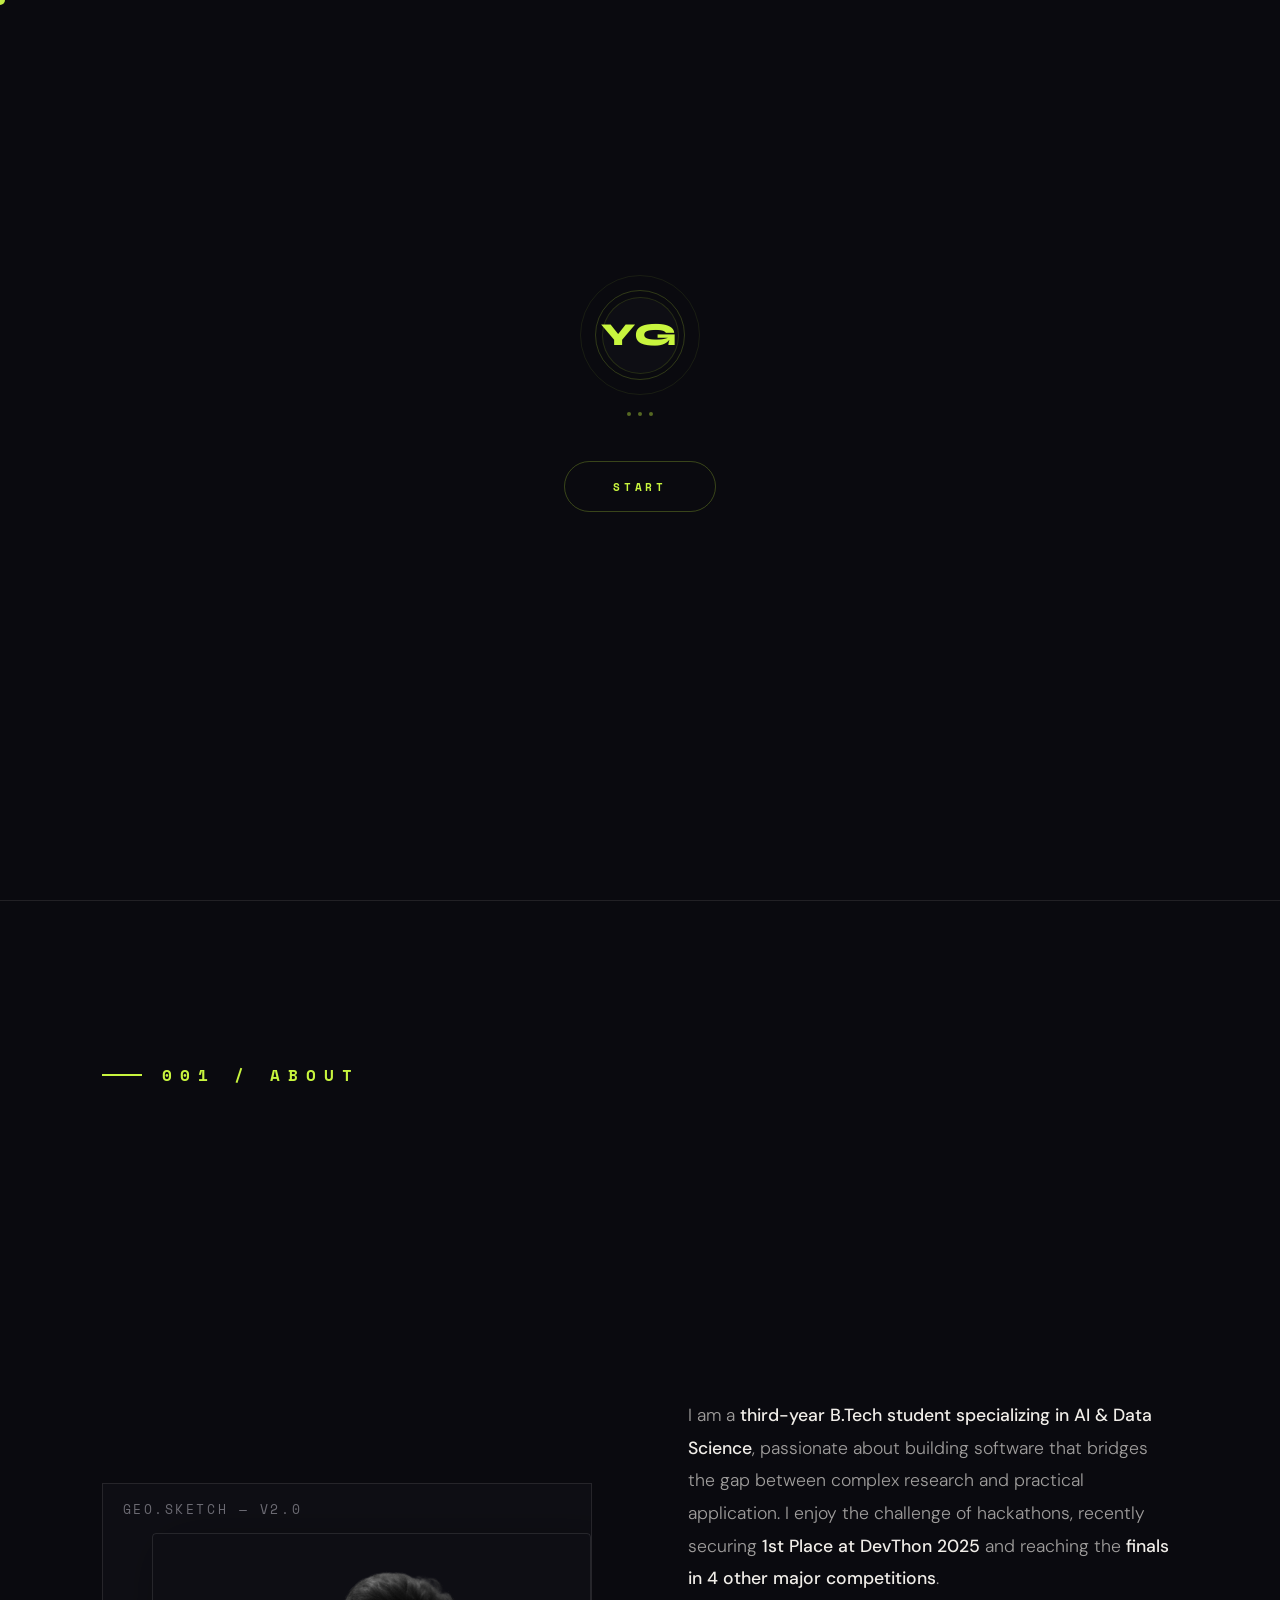
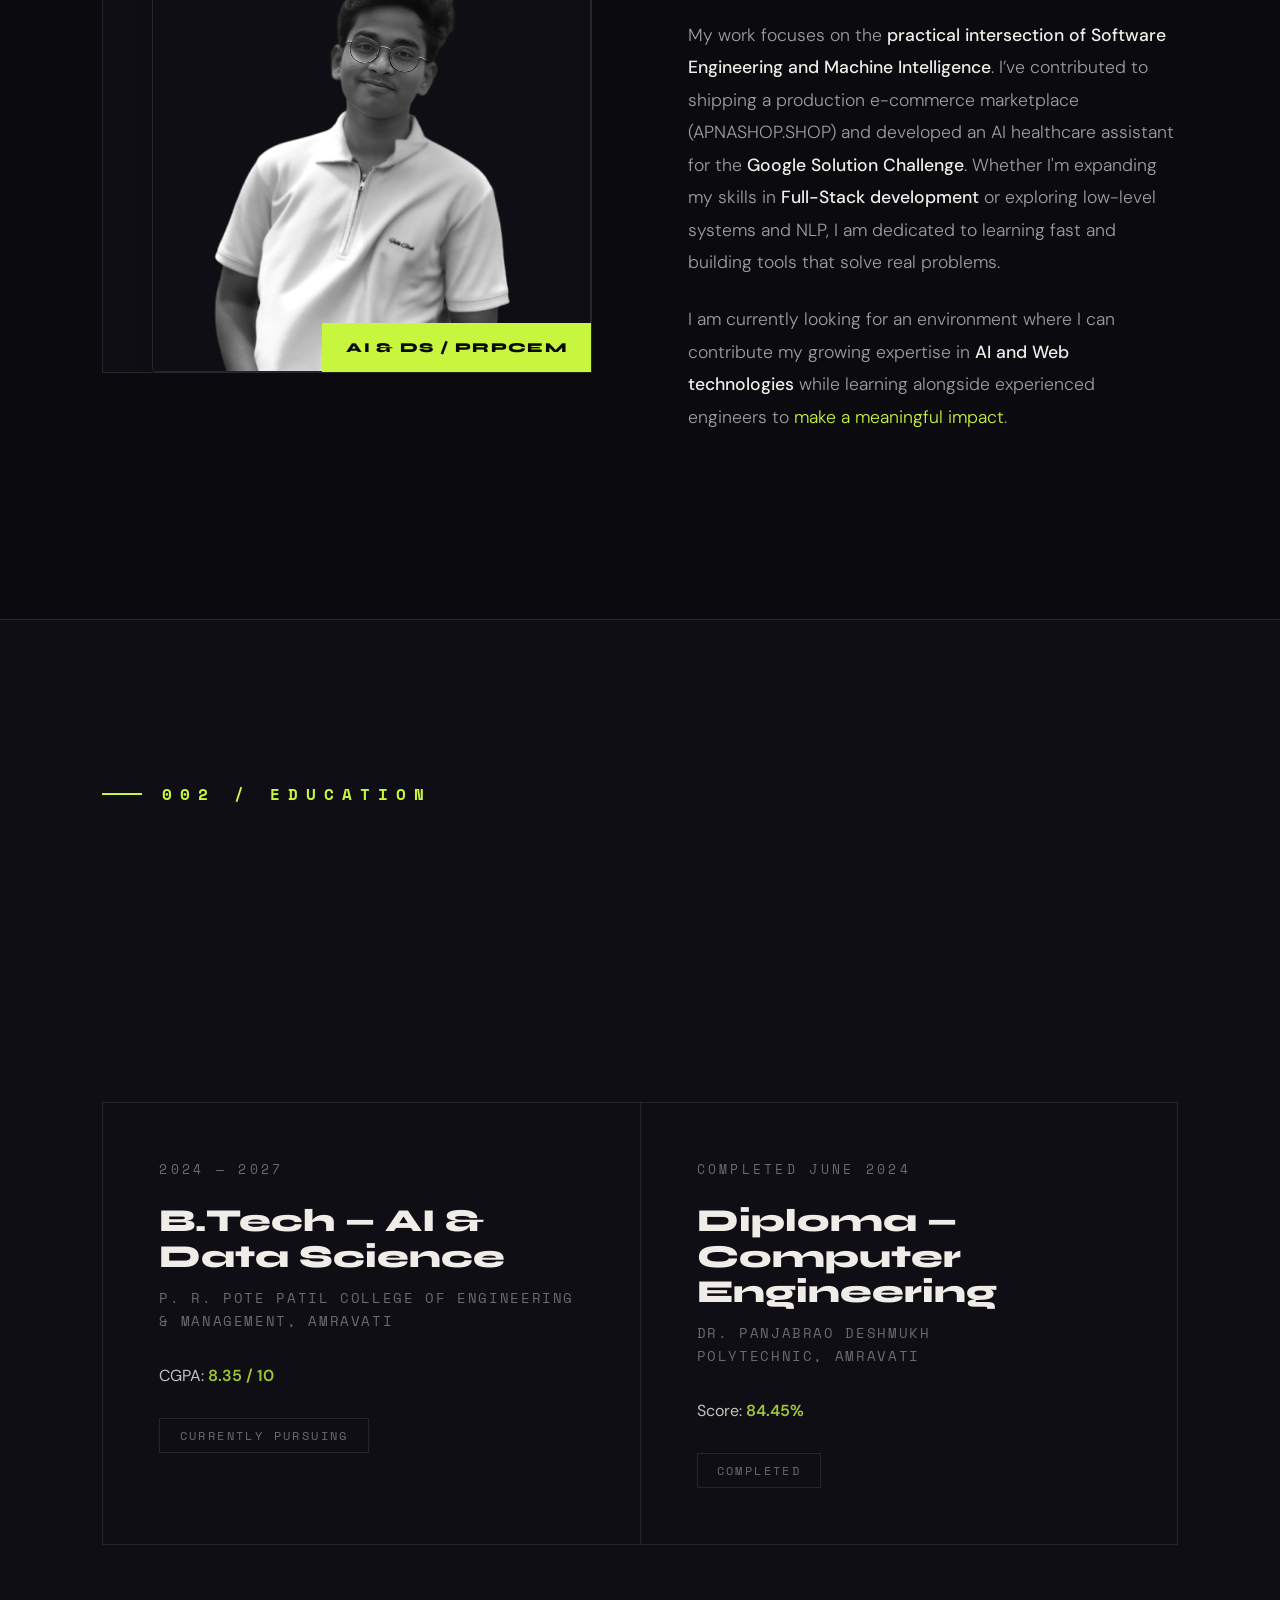
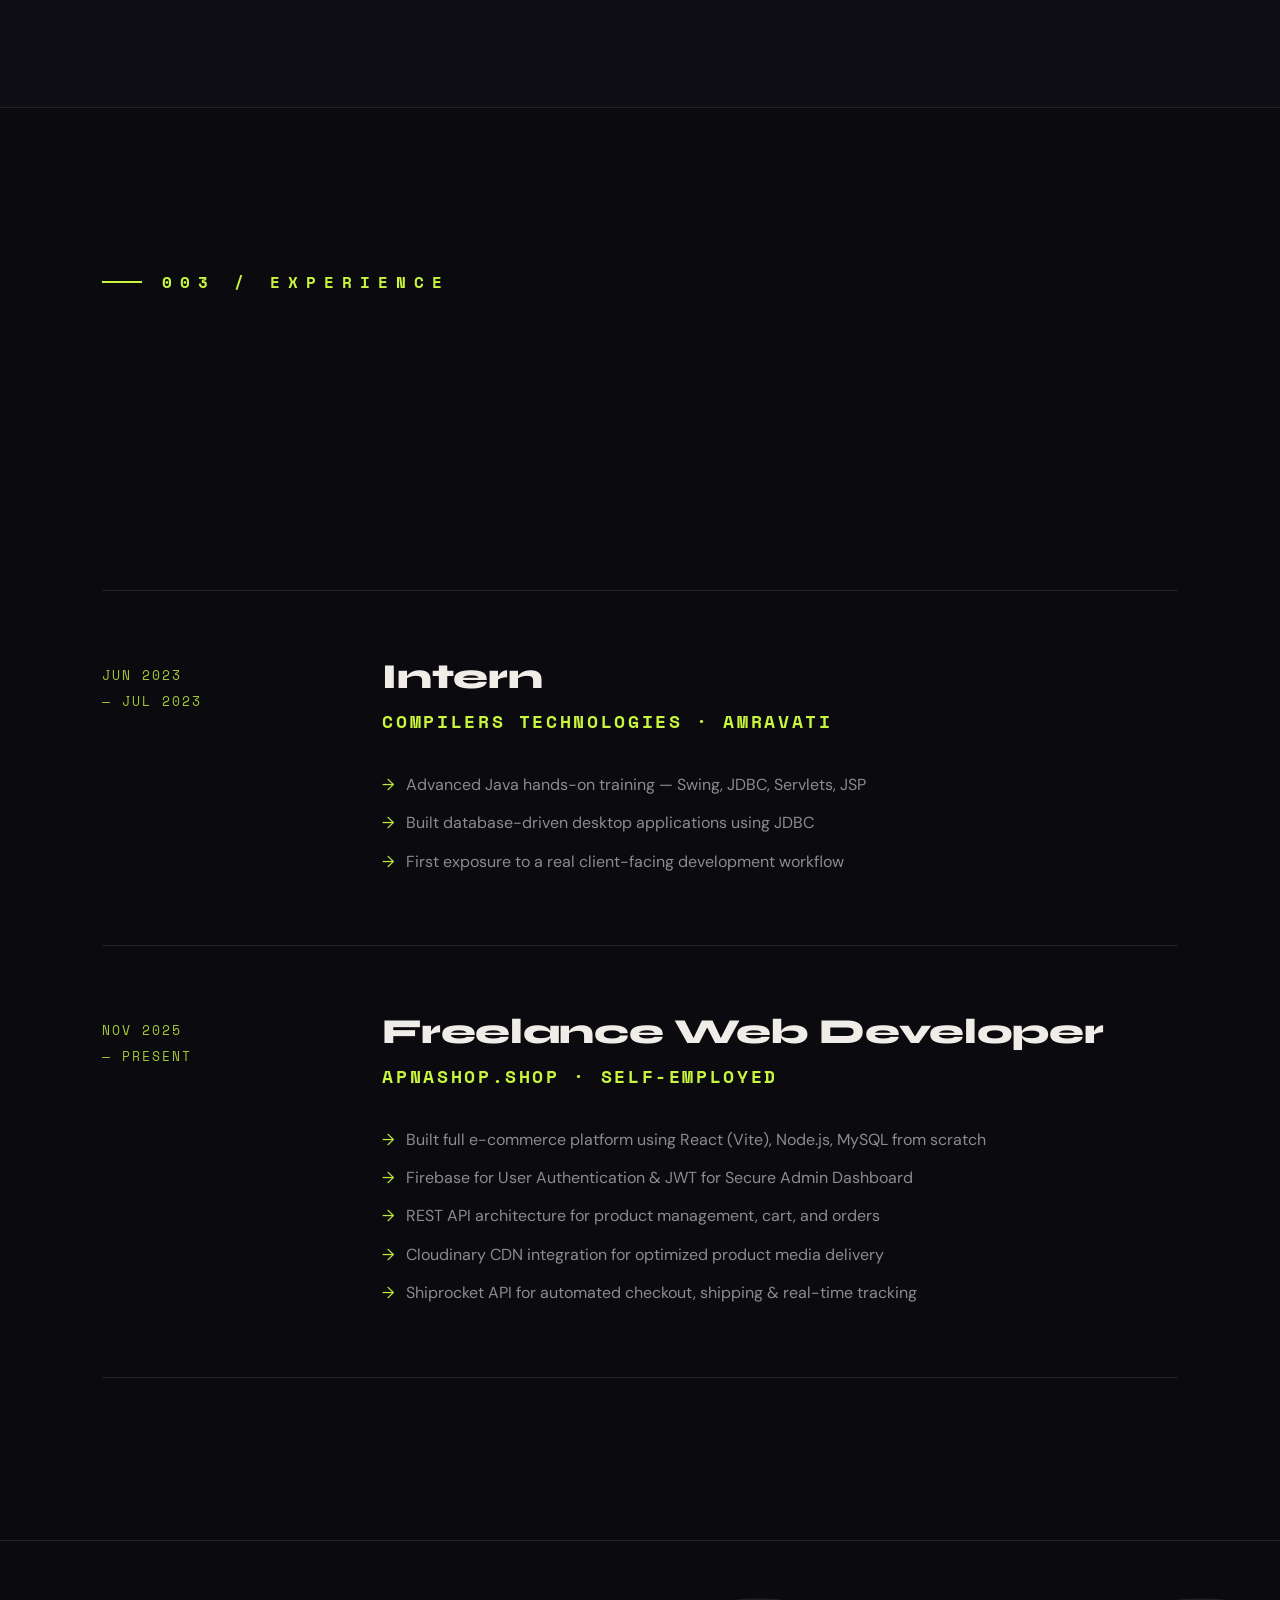
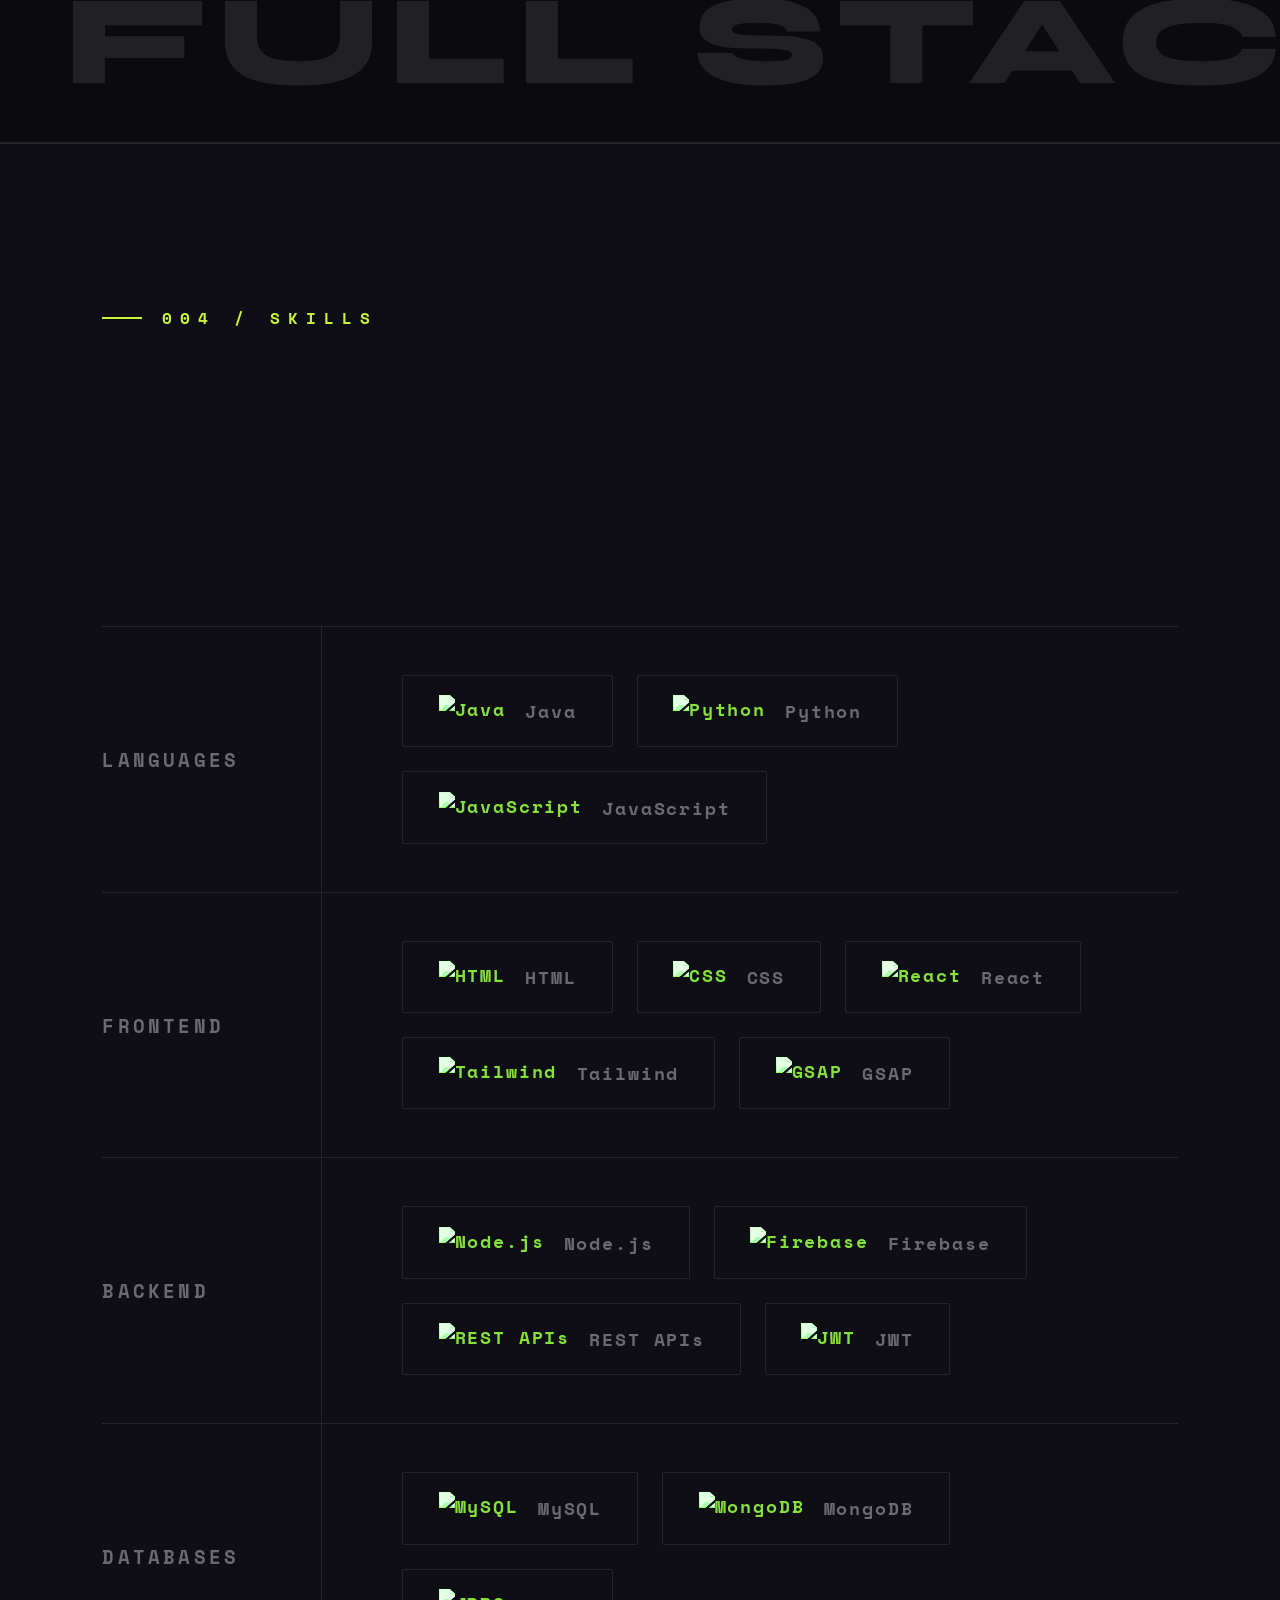
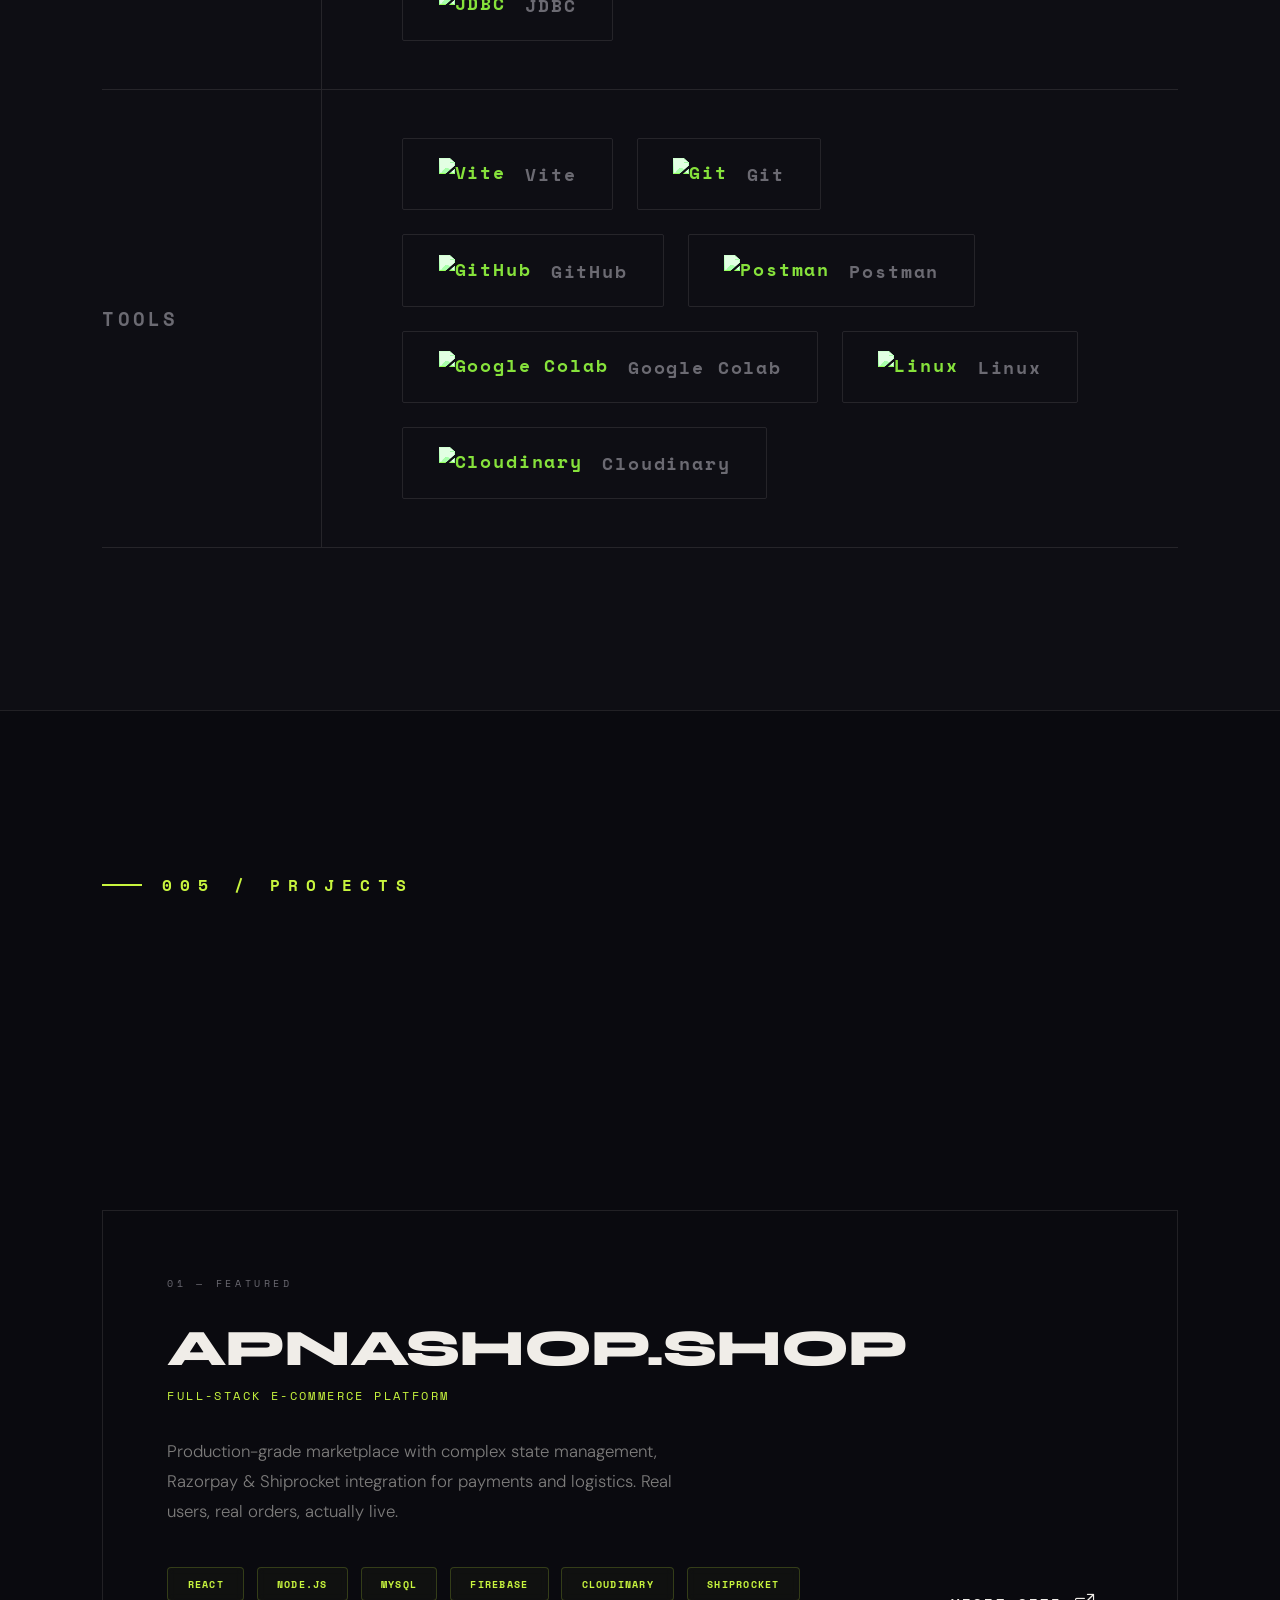
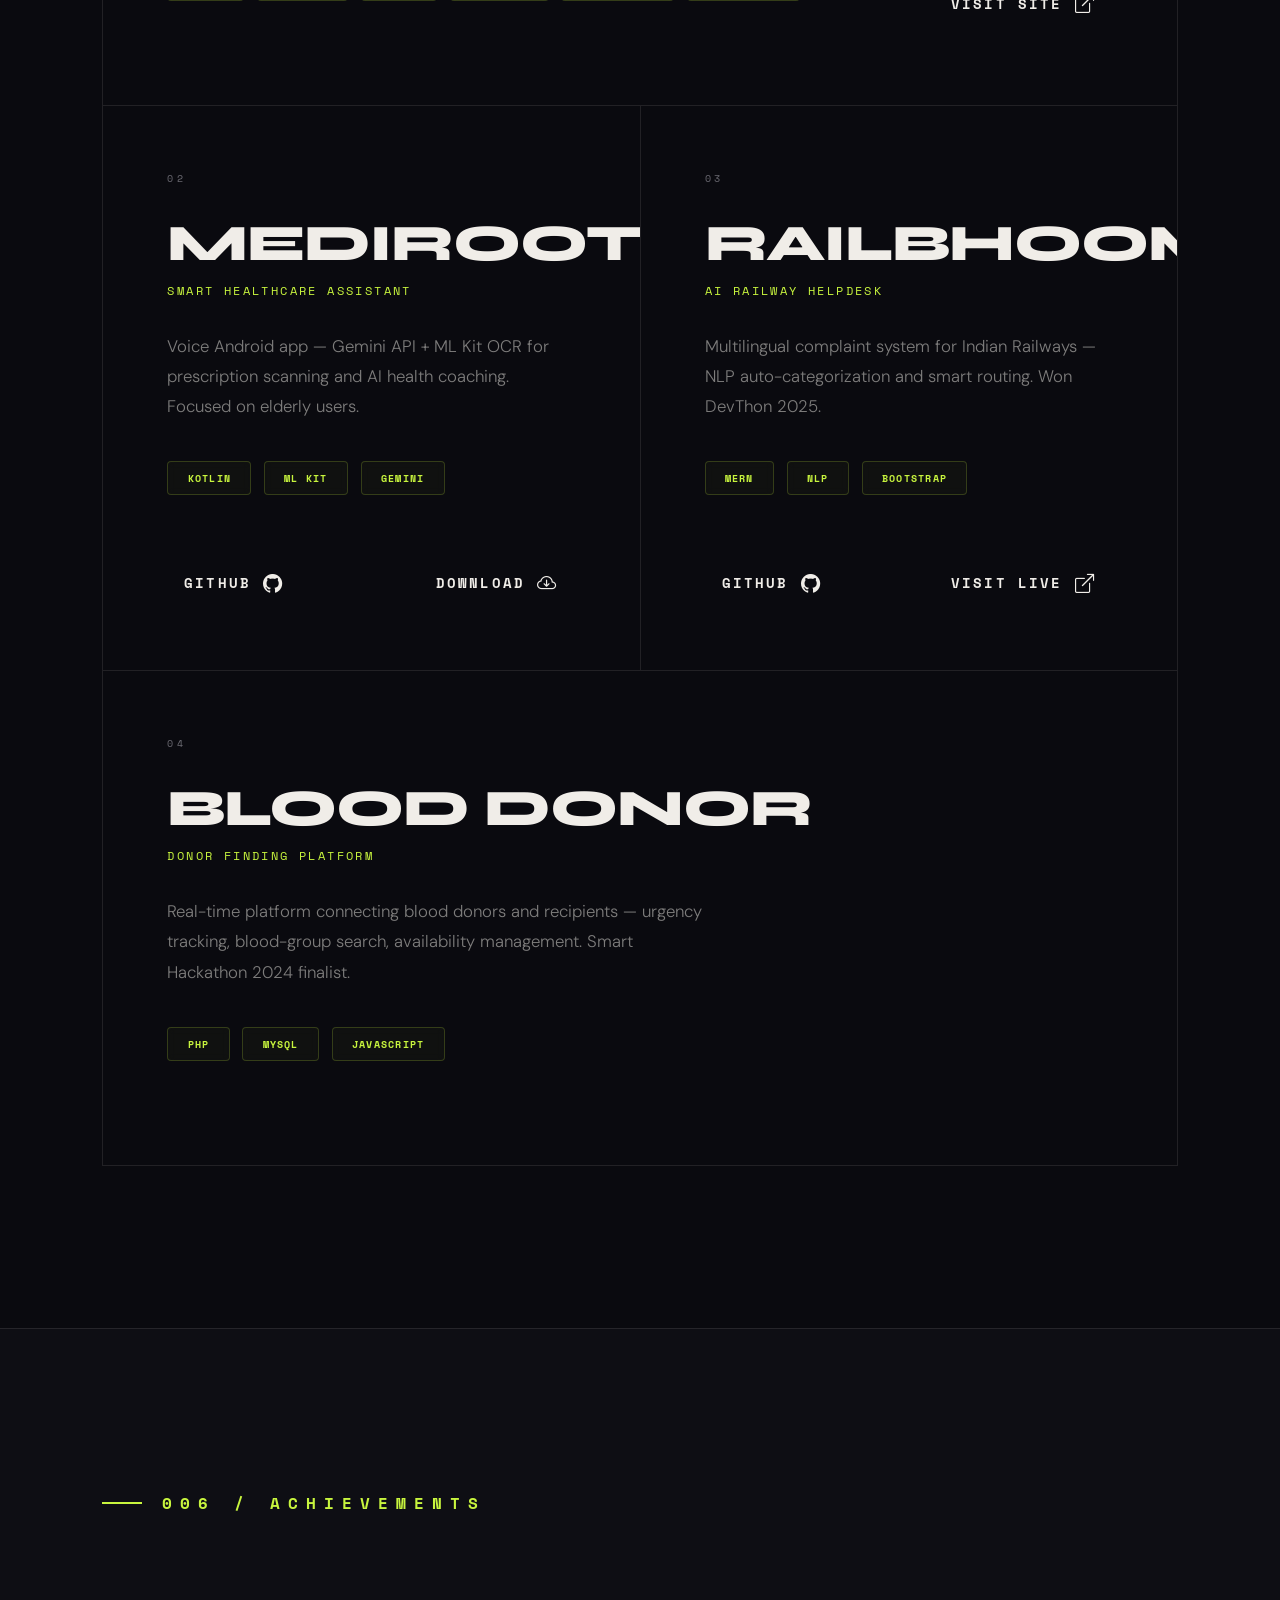
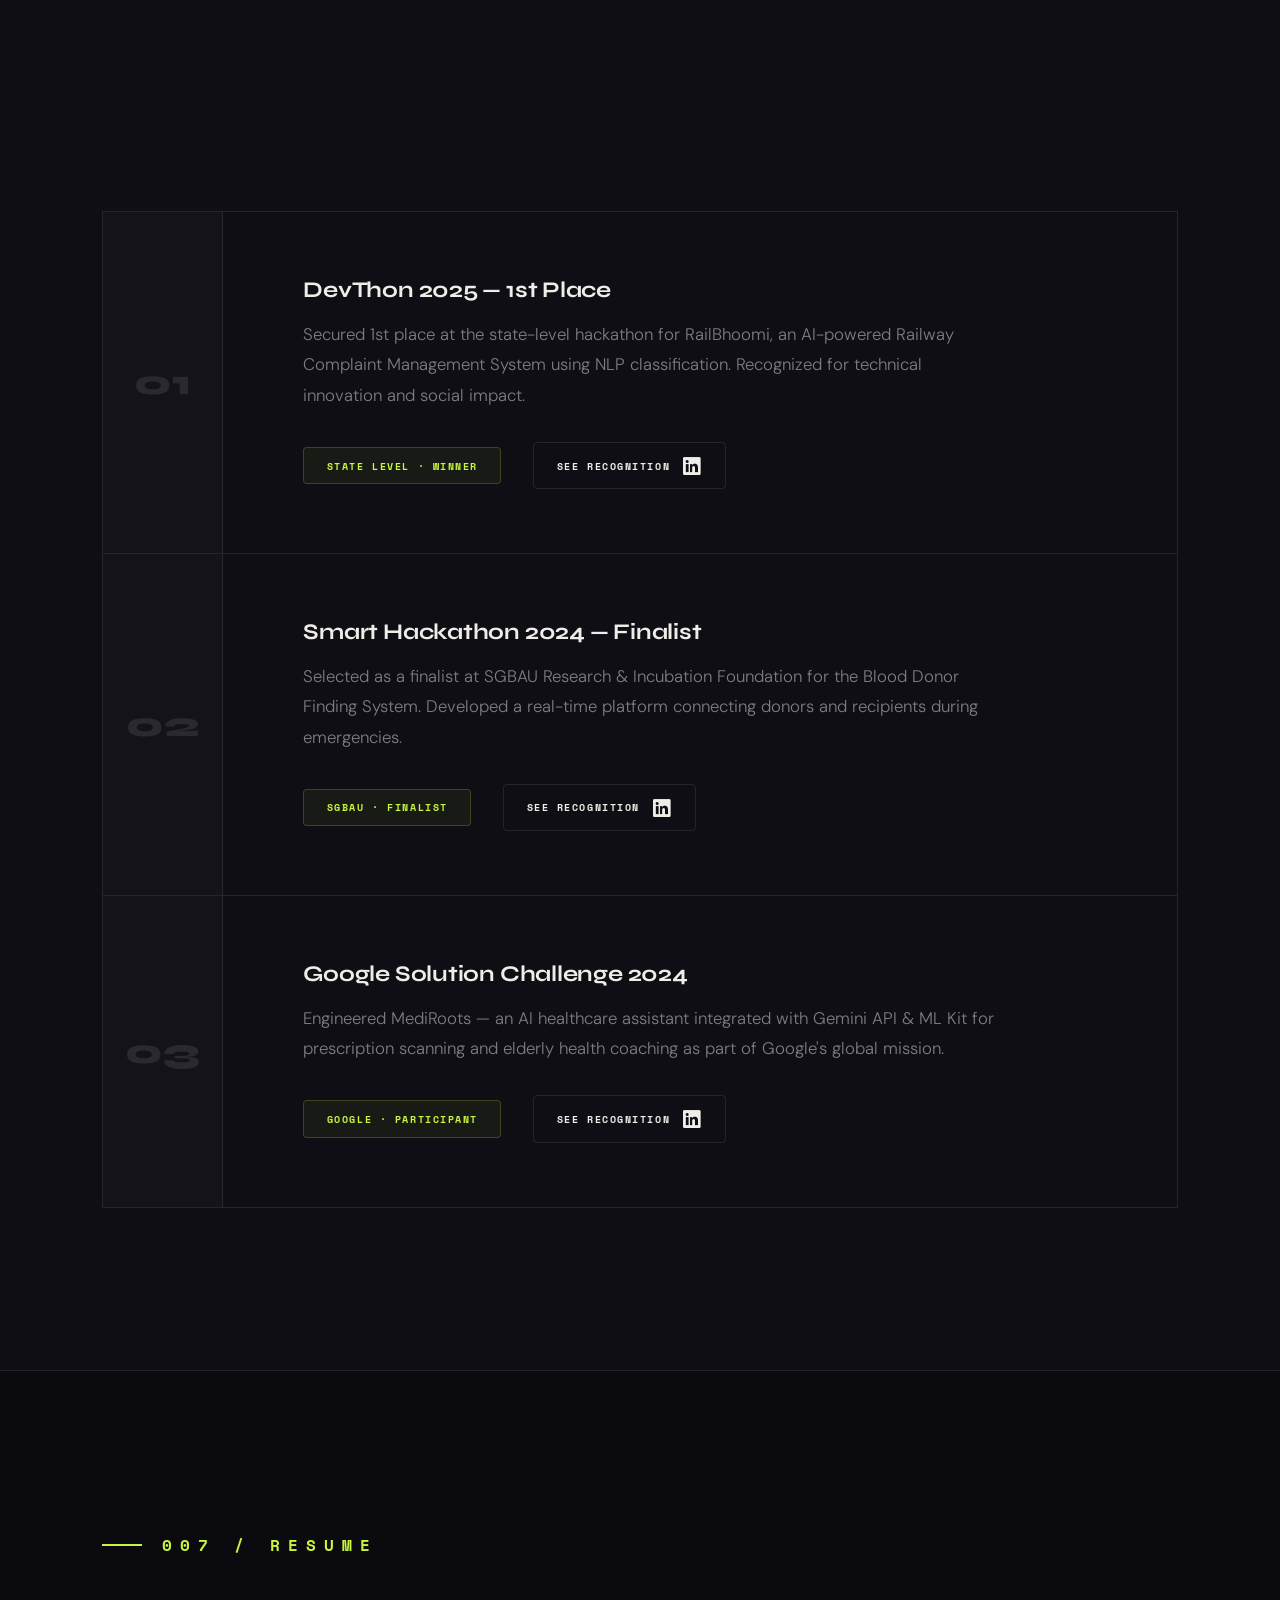
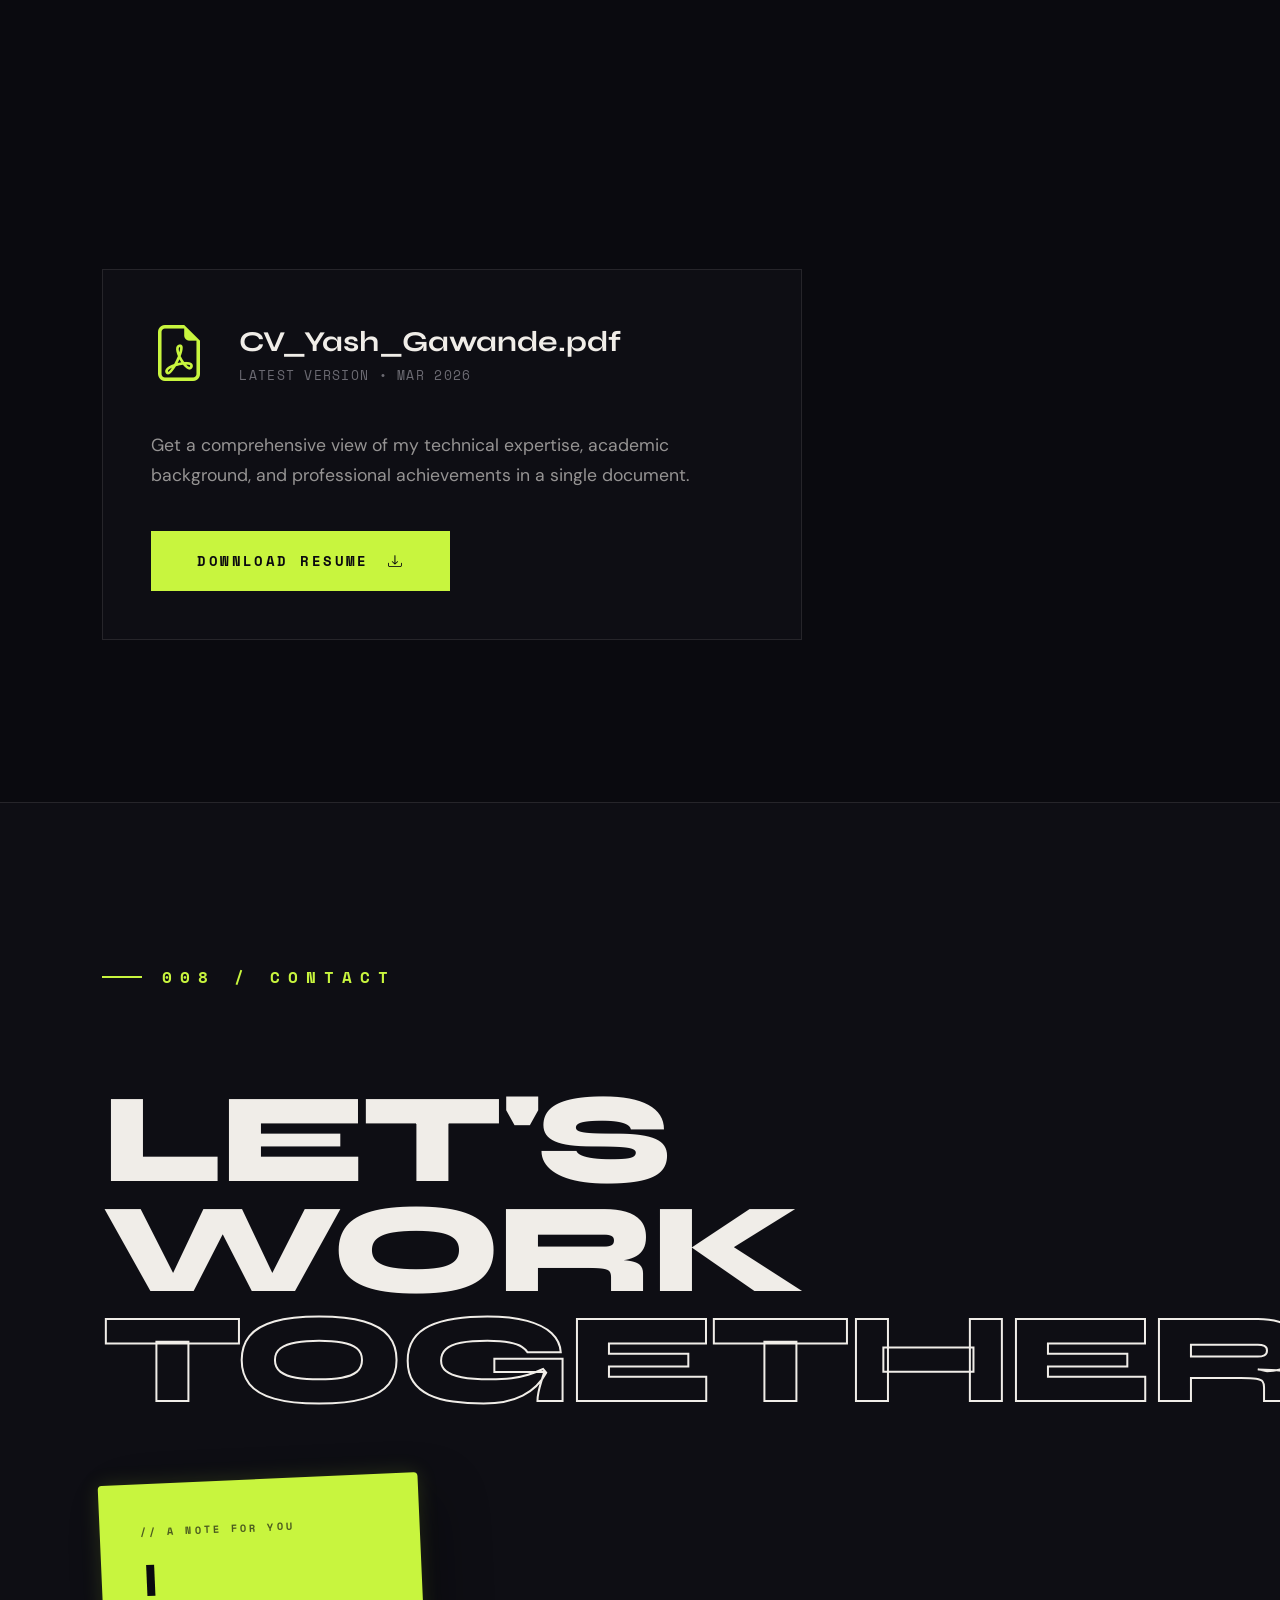
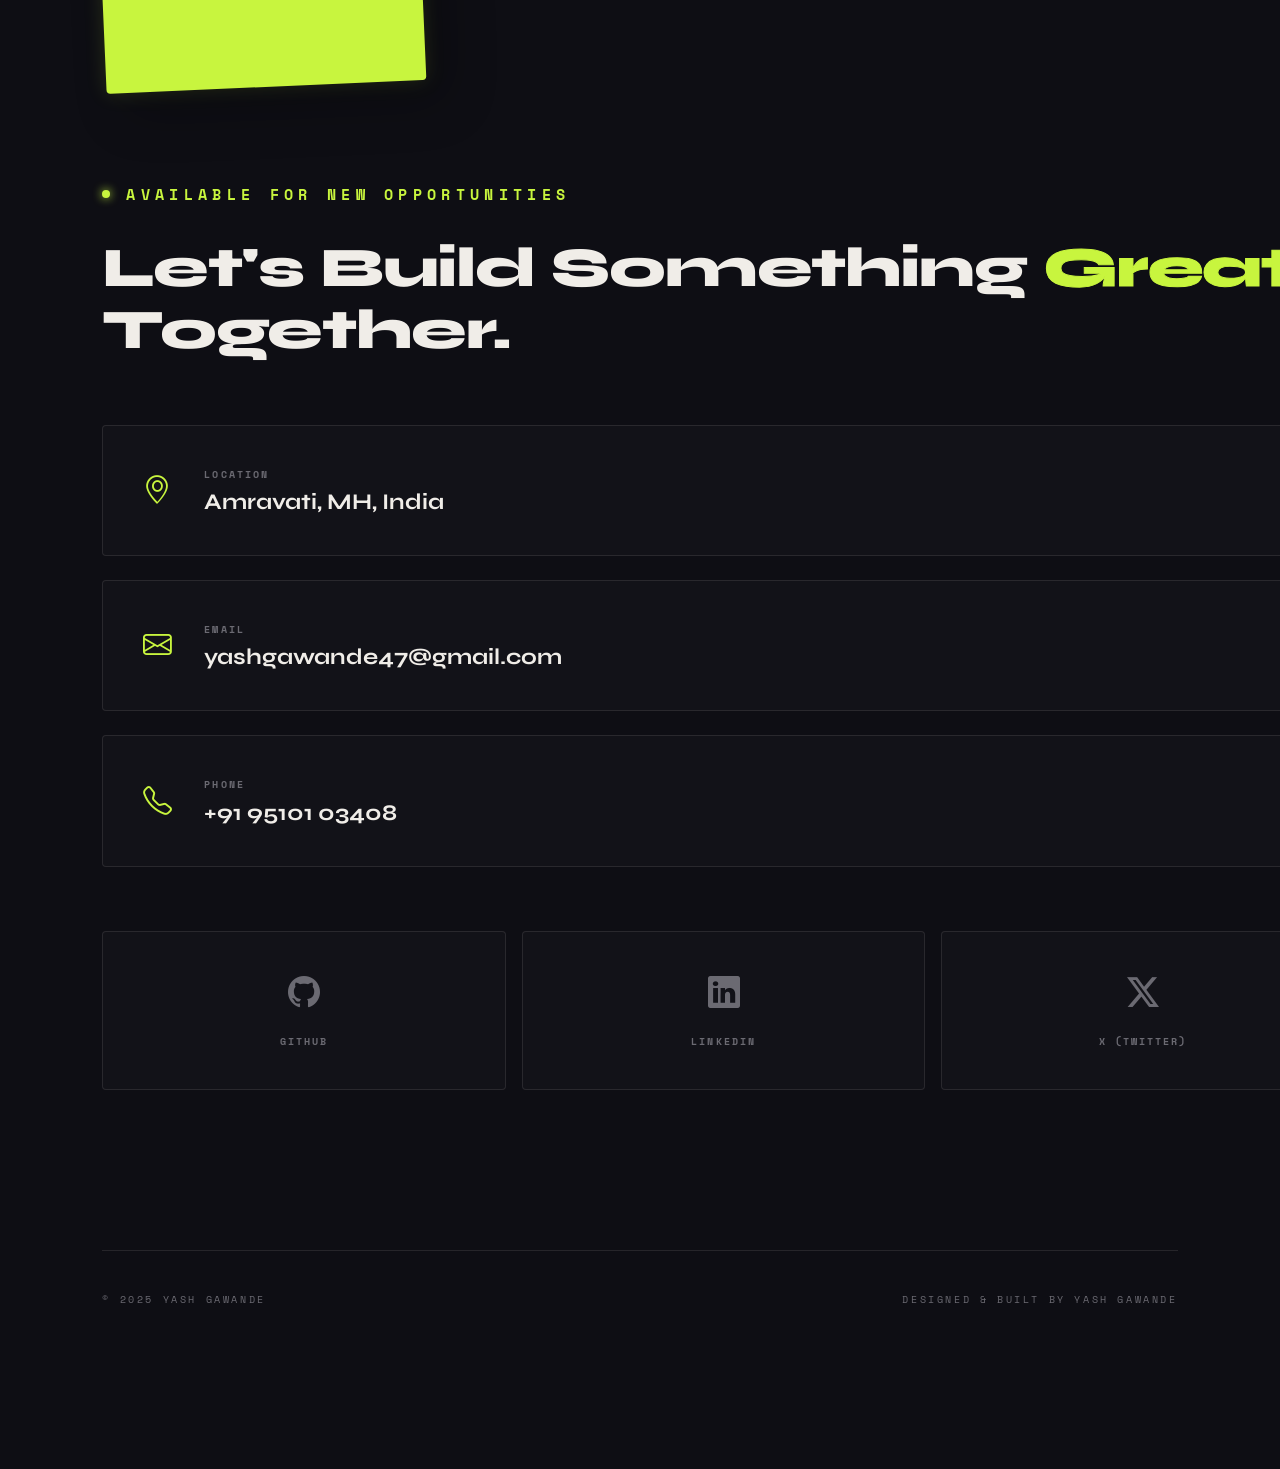
==== index.html @ 05ed6929 "Updated text size and change in nav bar and aboutme description" ====
<!DOCTYPE html>
<html lang="en">

<head>
    <meta charset="UTF-8" />
    <meta name="viewport" content="width=device-width,initial-scale=1" />
    <title>Yash Gawande — AI & Data Science</title>
    <link rel="icon" type="image/png" href="assets/favicon.png" />

    <!-- Fonts -->
    <link rel="preconnect" href="https://fonts.googleapis.com" />
    <link
        href="https://fonts.googleapis.com/css2?family=Space+Mono:ital,wght@0,400;0,700;1,400&family=Syne:wght@400;600;700;800&family=DM+Sans:wght@300;400;500&display=swap"
        rel="stylesheet" />

    <!-- Icons -->
    <link rel="stylesheet" href="https://cdn.jsdelivr.net/npm/bootstrap-icons@1.11.1/font/bootstrap-icons.css" />

    <!-- Custom CSS -->
    <link rel="stylesheet" href="style.css" />
</head>

<body>

    <!-- LOADER -->
    <div id="loader">
        <div class="ld-logo">
            <div class="ld-ring"></div>
            <div class="ld-ring2"></div>
            <div class="ld-circle">
                <span class="ld-initials">YG</span>
            </div>
        </div>
        <div class="ld-dots">
            <div class="ld-dot"></div>
            <div class="ld-dot"></div>
            <div class="ld-dot"></div>
        </div>
        <button id="ld-start">START</button>
        <div id="ld-bar-wrap">
            <div id="ld-bar-fill"></div>
        </div>
        <div id="ld-pct">00%</div>
    </div>

    <!-- CURSOR & PROGRESS -->
    <div id="dot"></div>
    <div id="prog"></div>

    <!-- NAV -->
    <nav id="nav">
        <a href="#hero" class="n-logo">YG<span>.</span></a>
        <ul class="n-links">
            <li><a href="#about">about</a></li>
            <li><a href="#education">education</a></li>
            <li><a href="#experience">experience</a></li>
            <li><a href="#skills">skills</a></li>
            <li><a href="#projects">projects</a></li>
            <li><a href="#achievements">achievements</a></li>
            <li><a href="#resume">resume</a></li>
            <li><a href="#contact">contact</a></li>
        </ul>
    </nav>

    <!-- HERO -->
    <section id="hero">
        <canvas id="threeC"></canvas>
        <div class="h-inner">
            <div class="h-eyebrow">AI &amp; Data Science — Amravati, IN</div>
            <div class="h-name">
                <span class="h-name-line"><span class="mask-wrap"><span
                            class="h-name-word mask-inner">HELLO</span></span></span>
                <span class="h-name-line"><span class="mask-wrap"><span
                            class="h-name-word mask-inner outline">WORLD</span></span><span class="mask-wrap"><span
                            class="h-name-word mask-inner red">,</span></span></span>
                <span class="h-name-line"><span class="mask-wrap"><span class="h-name-word mask-inner"
                            style="font-size:.52em;font-weight:300;color:var(--mid)">I'm Yash.</span></span></span>
            </div>
            <p class="h-role">Full-Stack Dev / <b>AI Enthusiast</b> / Builder</p>
            <div class="h-btns">
                <a href="#projects" class="btn-blk">See My Work</a>
                <a href="assets/YashGawandeResume.pdf" target="_blank" rel="noopener noreferrer" class="btn-cv"><i
                        class="bi bi-file-earmark-pdf"></i> Resume</a>
                <a href="#contact" class="btn-out">Get In Touch</a>
            </div>
        </div>
        <div class="h-corner">
            <p><span class="blink">◆</span> Open To Work</p>
            <p>B.Tech — AI &amp; DS</p>
            <p>CGPA 8.35 / 10</p>
        </div>
        <div class="scroll-hint">
            <span>Scroll</span>
            <div class="scroll-hint-line"></div>
        </div>
    </section>



    <!-- ABOUT -->
    <section id="about" class="s-wrap">
        <div class="s-label">001 / About</div>
        <div class="s-title">
            <span class="s-title-line"><span class="mask-wrap"><span
                        class="s-title-word mask-inner">Who</span></span></span>
            <span class="s-title-line"><span class="mask-wrap"><span class="s-title-word mask-inner">I
                        Am.</span></span></span>
        </div>
        <div class="about-grid">
            <div class="geo-wrap" data-scroll-reveal>
                <div class="geo-label">geo.sketch — v2.0</div>
                <img src="assets/yashimage.png" class="geo-profile" alt="Yash Gawande" loading="lazy">
                <canvas id="geo-canvas"></canvas>
                <div class="geo-stamp">AI &amp; DS / PRPCEM</div>
            </div>
            <div class="about-text" data-scroll-reveal>
                <p>I am a <strong>third-year B.Tech student specializing in AI &amp; Data Science</strong>, passionate
                    about building software that bridges the gap between complex research and practical application. I
                    enjoy the challenge of hackathons, recently securing <strong>1st Place at DevThon 2025</strong> and
                    reaching the <strong>finals in 4 other major competitions</strong>.</p>
                <p>My work focuses on the <strong>practical intersection of Software Engineering and Machine
                        Intelligence</strong>. I’ve contributed to shipping a production e-commerce marketplace
                    (APNASHOP.SHOP) and developed an AI healthcare assistant for the <strong>Google Solution
                        Challenge</strong>. Whether I'm expanding my skills in <strong>Full-Stack development</strong>
                    or
                    exploring low-level systems and NLP, I am dedicated to learning fast and building tools that solve
                    real
                    problems.</p>
                <p>I am currently looking for an environment where I can contribute my growing expertise in <strong>AI
                        and Web technologies</strong> while learning alongside experienced engineers to <span
                        class="hl">make a meaningful impact</span>.</p>
            </div>
        </div>
    </section>


    <!-- EDUCATION -->
    <section id="education" class="s-wrap">
        <div class="s-label">002 / Education</div>
        <div class="s-title">
            <span class="s-title-line"><span class="mask-wrap"><span class="s-title-word mask-inner">Where
                        I</span></span></span>
            <span class="s-title-line"><span class="mask-wrap"><span
                        class="s-title-word mask-inner">Studied.</span></span></span>
        </div>
        <div class="edu-grid">
            <div class="edu-card" data-scroll-reveal>
                <div class="edu-yr">2024 — 2027 </div>
                <div class="edu-deg">B.Tech — AI &amp; Data Science</div>
                <div class="edu-inst">P. R. Pote Patil College of Engineering<br>&amp; Management, Amravati</div>
                <div class="edu-meta">CGPA: <b>8.35 / 10</b></div>
                <div class="edu-badge">Currently Pursuing</div>
            </div>
            <div class="edu-card" data-scroll-reveal>
                <div class="edu-yr">Completed June 2024</div>
                <div class="edu-deg">Diploma — Computer Engineering</div>
                <div class="edu-inst">Dr. Panjabrao Deshmukh<br>Polytechnic, Amravati</div>
                <div class="edu-meta">Score: <b>84.45%</b></div>
                <div class="edu-badge">Completed</div>
            </div>
        </div>
    </section>

    <!-- EXPERIENCE -->
    <section id="experience" class="s-wrap">
        <div class="s-label">003 / Experience</div>
        <div class="s-title">
            <span class="s-title-line"><span class="mask-wrap"><span class="s-title-word mask-inner">Where
                        I've</span></span></span>
            <span class="s-title-line"><span class="mask-wrap"><span
                        class="s-title-word mask-inner">Been.</span></span></span>
        </div>
        <div class="exp-rows">
            <div class="exp-row" data-scroll-reveal>
                <div class="exp-date">Jun 2023<br>— Jul 2023</div>
                <div class="exp-body">
                    <h3>Intern</h3>
                    <h4>Compilers Technologies · Amravati</h4>
                    <ul>
                        <li>Advanced Java hands-on training — Swing, JDBC, Servlets, JSP</li>
                        <li>Built database-driven desktop applications using JDBC</li>
                        <li>First exposure to a real client-facing development workflow</li>
                    </ul>
                </div>
            </div>
            <div class="exp-row" data-scroll-reveal>
                <div class="exp-date">Nov 2025<br>— <span class="now">Present</span></div>
                <div class="exp-body">
                    <h3>Freelance Web Developer</h3>
                    <h4>apnashop.shop · Self-employed</h4>
                    <ul>
                        <li>Built full e-commerce platform using React (Vite), Node.js, MySQL from scratch</li>
                        <li>Firebase for User Authentication &amp; JWT for Secure Admin Dashboard</li>
                        <li>REST API architecture for product management, cart, and orders</li>
                        <li>Cloudinary CDN integration for optimized product media delivery</li>
                        <li>Shiprocket API for automated checkout, shipping &amp; real-time tracking</li>
                    </ul>
                </div>
            </div>
        </div>
    </section>
    <!-- Horizontal Scroll Text -->
    <div class="h-scroll-wrap">
        <div class="h-scroll-track" id="hst">
            <span class="h-scroll-item dark">FULL STACK</span>
            <span class="h-scroll-item outline">·</span>
            <span class="h-scroll-item">AI / ML</span>
            <span class="h-scroll-item outline">·</span>
            <span class="h-scroll-item dark">ANDROID</span>
            <span class="h-scroll-item outline">·</span>
            <span class="h-scroll-item">OPEN SOURCE</span>
            <span class="h-scroll-item outline">·</span>
            <span class="h-scroll-item dark">FULL STACK</span>
            <span class="h-scroll-item outline">·</span>
            <span class="h-scroll-item">AI / ML</span>
            <span class="h-scroll-item outline">·</span>
            <span class="h-scroll-item dark">ANDROID</span>
            <span class="h-scroll-item outline">·</span>
            <span class="h-scroll-item">OPEN SOURCE</span>
            <span class="h-scroll-item outline">·</span>
            <span class="h-scroll-item dark">FULL STACK</span>
            <span class="h-scroll-item outline">·</span>
            <span class="h-scroll-item">AI / ML</span>
            <span class="h-scroll-item outline">·</span>
            <span class="h-scroll-item dark">ANDROID</span>
            <span class="h-scroll-item outline">·</span>
            <span class="h-scroll-item">OPEN SOURCE</span>
            <span class="h-scroll-item outline">·</span>
        </div>
    </div>

    <!-- SKILLS -->
    <section id="skills" class="s-wrap">
        <div class="s-label">004 / Skills</div>
        <div class="s-title">
            <span class="s-title-line"><span class="mask-wrap"><span
                        class="s-title-word mask-inner">What</span></span></span>
            <span class="s-title-line"><span class="mask-wrap"><span class="s-title-word mask-inner">I
                        Use.</span></span></span>
        </div>
        <div class="sk-table" data-scroll-reveal>
            <div class="sk-row">
                <div class="sk-cat">Languages</div>
                <div class="sk-pills">
                    <span class="pill"><img
                            src="https://cdn.jsdelivr.net/gh/devicons/devicon/icons/java/java-original.svg"
                            loading="lazy" alt="Java">Java</span>
                    <span class="pill"><img src="https://cdn.simpleicons.org/python" loading="lazy"
                            alt="Python">Python</span>
                    <span class="pill"><img src="https://cdn.simpleicons.org/javascript" loading="lazy"
                            alt="JavaScript">JavaScript</span>
                </div>
            </div>
            <div class="sk-row">
                <div class="sk-cat">Frontend</div>
                <div class="sk-pills">
                    <span class="pill"><img
                            src="https://cdn.jsdelivr.net/gh/devicons/devicon@latest/icons/html5/html5-original.svg"
                            loading="lazy" alt="HTML">HTML</span>
                    <span class="pill"><img
                            src="https://cdn.jsdelivr.net/gh/devicons/devicon@latest/icons/css3/css3-original.svg"
                            loading="lazy" alt="CSS">CSS</span>
                    <span class="pill"><img src="https://cdn.simpleicons.org/react" loading="lazy"
                            alt="React">React</span>
                    <span class="pill"><img src="https://cdn.simpleicons.org/tailwindcss" loading="lazy"
                            alt="Tailwind">Tailwind</span>
                    <span class="pill"><img src="https://cdn.simpleicons.org/greensock" loading="lazy"
                            alt="GSAP">GSAP</span>
                </div>
            </div>
            <div class="sk-row">
                <div class="sk-cat">Backend</div>
                <div class="sk-pills">
                    <span class="pill"><img src="https://cdn.simpleicons.org/nodedotjs" loading="lazy"
                            alt="Node.js">Node.js</span>
                    <span class="pill"><img src="https://cdn.simpleicons.org/firebase" loading="lazy"
                            alt="Firebase">Firebase</span>
                    <span class="pill"><img src="https://cdn.simpleicons.org/postman" loading="lazy"
                            alt="REST APIs">REST APIs</span>
                    <span class="pill"><img src="https://cdn.simpleicons.org/jsonwebtokens/white" loading="lazy"
                            alt="JWT">JWT</span>
                </div>
            </div>
            <div class="sk-row">
                <div class="sk-cat">Databases</div>
                <div class="sk-pills">
                    <span class="pill"><img src="https://cdn.simpleicons.org/mysql" loading="lazy"
                            alt="MySQL">MySQL</span>
                    <span class="pill"><img src="https://cdn.simpleicons.org/mongodb" loading="lazy"
                            alt="MongoDB">MongoDB</span>
                    <span class="pill"><img src="https://cdn.simpleicons.org/datagrip" loading="lazy"
                            alt="JDBC">JDBC</span>
                </div>
            </div>
            <div class="sk-row">
                <div class="sk-cat">Tools</div>
                <div class="sk-pills">
                    <span class="pill"><img src="https://cdn.simpleicons.org/vite" loading="lazy" alt="Vite">Vite</span>
                    <span class="pill"><img src="https://cdn.simpleicons.org/git" loading="lazy" alt="Git">Git</span>
                    <span class="pill"><img src="https://cdn.simpleicons.org/github/white" loading="lazy"
                            alt="GitHub">GitHub</span>
                    <span class="pill"><img src="https://cdn.simpleicons.org/postman" loading="lazy"
                            alt="Postman">Postman</span>
                    <span class="pill"><img src="https://cdn.simpleicons.org/googlecolab" loading="lazy"
                            alt="Google Colab">Google Colab</span>
                    <span class="pill"><img src="https://cdn.simpleicons.org/linux/white" loading="lazy"
                            alt="Linux">Linux</span>
                    <span class="pill"><img src="https://cdn.simpleicons.org/cloudinary" loading="lazy"
                            alt="Cloudinary">Cloudinary</span>
                </div>
            </div>
        </div>
    </section>


    <!-- PROJECTS -->
    <section id="projects" class="s-wrap">
        <div class="s-label">005 / Projects</div>
        <div class="s-title">
            <span class="s-title-line"><span class="mask-wrap"><span
                        class="s-title-word mask-inner">Things</span></span></span>
            <span class="s-title-line"><span class="mask-wrap"><span class="s-title-word mask-inner">I
                        Built.</span></span></span>
        </div>
        <div class="proj-grid">
            <div class="pj span2" data-scroll-reveal>
                <div class="pj-n">01 — Featured</div>
                <div class="pj-title">APNASHOP.SHOP</div>
                <div class="pj-sub">Full-Stack E-commerce Platform</div>
                <p class="pj-desc">Production-grade marketplace with complex state management, Razorpay &amp; Shiprocket
                    integration for payments and logistics. Real users, real orders, actually live.</p>
                <div class="pj-foot">
                    <div class="pj-tags">
                        <span class="p-tag">React</span><span class="p-tag">Node.js</span>
                        <span class="p-tag">MySQL</span><span class="p-tag">Firebase</span>
                        <span class="p-tag">Cloudinary</span><span class="p-tag">Shiprocket</span>
                    </div>
                    <a href="https://apnashop.shop" target="_blank" class="pj-link">Visit Site <i
                            class="bi bi-box-arrow-up-right"></i></a>
                </div>
            </div>
            <div class="pj" data-scroll-reveal>
                <div class="pj-n">02</div>
                <div class="pj-title">MEDIROOTS</div>
                <div class="pj-sub">Smart Healthcare Assistant</div>
                <p class="pj-desc">Voice Android app — Gemini API + ML Kit OCR for prescription scanning and AI health
                    coaching. Focused on elderly users.</p>
                <div class="pj-foot">
                    <div class="pj-tags"><span class="p-tag">Kotlin</span><span class="p-tag">ML Kit</span><span
                            class="p-tag">Gemini</span></div>
                    <a href="https://github.com/ya5h8/MediRoot" target="_blank" class="pj-link">GitHub <i
                            class="bi bi-github"></i></a>
                    <a href="https://drive.google.com/file/d/16-LkYokd5nkN7Qf6rRGtT6mK7Ogi8LxY/view" target="_blank"
                        class="pj-link">Download <i class="bi bi-cloud-arrow-down"></i></a>
                </div>
            </div>
            <div class="pj" data-scroll-reveal>
                <div class="pj-n">03</div>
                <div class="pj-title">RAILBHOOMI</div>
                <div class="pj-sub">AI Railway Helpdesk</div>
                <p class="pj-desc">Multilingual complaint system for Indian Railways — NLP auto-categorization and smart
                    routing. Won DevThon 2025.</p>
                <div class="pj-foot">
                    <div class="pj-tags"><span class="p-tag">MERN</span><span class="p-tag">NLP</span><span
                            class="p-tag">Bootstrap</span></div>
                    <a href="https://github.com/Rocky12436/Railbhoomi" target="_blank" class="pj-link">GitHub <i
                            class="bi bi-github"></i></a>
                    <a href="https://railbhoomii.vercel.app/login.html" target="_blank" class="pj-link">Visit Live <i
                            class="bi bi-box-arrow-up-right"></i></a>
                </div>
            </div>
            <div class="pj span2" data-scroll-reveal>
                <div class="pj-n">04</div>
                <div class="pj-title">BLOOD DONOR</div>
                <div class="pj-sub">Donor Finding Platform</div>
                <p class="pj-desc">Real-time platform connecting blood donors and recipients — urgency tracking,
                    blood-group search, availability management. Smart Hackathon 2024 finalist.</p>
                <div class="pj-foot">
                    <div class="pj-tags"><span class="p-tag">PHP</span><span class="p-tag">MySQL</span><span
                            class="p-tag">JavaScript</span></div>
                </div>
            </div>
        </div>
    </section>

    <!-- ACHIEVEMENTS -->
    <section id="achievements" class="s-wrap">
        <div class="s-label">006 / Achievements</div>
        <div class="s-title">
            <span class="s-title-line"><span class="mask-wrap"><span class="s-title-word mask-inner">Milestones
                        &amp;</span></span></span>
            <span class="s-title-line"><span class="mask-wrap"><span
                        class="s-title-word mask-inner">Recognition.</span></span></span>
        </div>
        <div class="ach-list">
            <div class="ach-item" data-scroll-reveal>
                <div class="ach-num">01</div>
                <div class="ach-inner">
                    <div class="ach-content">
                        <div class="ach-title">DevThon 2025 — 1st Place</div>
                        <p class="ach-body">Secured 1st place at the state-level hackathon for RailBhoomi, an AI-powered
                            Railway Complaint Management System using NLP classification. Recognized for technical
                            innovation and social impact.</p>
                        <div class="ach-meta">
                            <span class="ach-badge">State Level · Winner</span>
                            <a href="https://www.linkedin.com/posts/yash-g-4b0785229_firstrank-devthon2025-hackathonwinners-ugcPost-7316787938208468993-PXKe"
                                target="_blank" class="ach-link">See Recognition <i class="bi bi-linkedin"></i></a>
                        </div>
                    </div>
                </div>
            </div>
            <div class="ach-item" data-scroll-reveal>
                <div class="ach-num">02</div>
                <div class="ach-inner">
                    <div class="ach-content">
                        <div class="ach-title">Smart Hackathon 2024 — Finalist</div>
                        <p class="ach-body">Selected as a finalist at SGBAU Research &amp; Incubation Foundation for the
                            Blood Donor Finding System. Developed a real-time platform connecting donors and recipients
                            during emergencies.</p>
                        <div class="ach-meta">
                            <span class="ach-badge">SGBAU · Finalist</span>
                            <a href="https://www.linkedin.com/posts/yash-g-4b0785229_smarthackathon-innovation-webdevelopment-share-7273983462645055488-1lj6"
                                target="_blank" class="ach-link">See Recognition <i class="bi bi-linkedin"></i></a>
                        </div>
                    </div>
                </div>
            </div>
            <div class="ach-item" data-scroll-reveal>
                <div class="ach-num">03</div>
                <div class="ach-inner">
                    <div class="ach-content">
                        <div class="ach-title">Google Solution Challenge 2024</div>
                        <p class="ach-body">Engineered MediRoots — an AI healthcare assistant integrated with Gemini API
                            &amp; ML Kit for prescription scanning and elderly health coaching as part of Google's
                            global mission.</p>
                        <div class="ach-meta">
                            <span class="ach-badge">Google · Participant</span>
                            <a href="https://www.linkedin.com/posts/yash-g-4b0785229_solutionchallenge-googledevelopers-hack2skill-share-7365080601634172929-9hRo"
                                target="_blank" class="ach-link">See Recognition <i class="bi bi-linkedin"></i></a>
                        </div>
                    </div>
                </div>
            </div>
        </div>
    </section>

    <!-- RESUME -->
    <section id="resume" class="s-wrap">
        <div class="s-label">007 / Resume</div>
        <div class="s-title">
            <span class="s-title-line"><span class="mask-wrap"><span
                        class="s-title-word mask-inner">My</span></span></span>
            <span class="s-title-line"><span class="mask-wrap"><span
                        class="s-title-word mask-inner">Resume.</span></span></span>
        </div>
        <div class="cv-grid">
            <div class="cv-card" data-scroll-reveal>
                <div class="cv-top">
                    <i class="bi bi-file-earmark-pdf cv-icon"></i>
                    <div class="cv-info">
                        <h3>CV_Yash_Gawande.pdf</h3>
                        <p>Latest version • Mar 2026</p>
                    </div>
                </div>
                <div class="cv-body">
                    <p>Get a comprehensive view of my technical expertise, academic background, and professional
                        achievements in a single document.</p>
                    <a href="assets/YashGawandeResume.pdf" target="_blank" rel="noopener noreferrer"
                        class="btn-blk cv-btn">
                        <span>Download Resume</span>
                        <i class="bi bi-download"></i>
                    </a>
                </div>
            </div>
        </div>
    </section>

    <!-- CONTACT -->
    <section id="contact" class="s-wrap">
        <div class="s-label">008 / Contact</div>
        <div class="contact-grid">
            <div class="contact-left" data-scroll-reveal>
                <div class="contact-head-flex">
                    <h2>LET'S<br>WORK<br><span class="stroke">TOGETHER.</span></h2>
                    <!-- Integrated Note -->
                    <div class="sticker-wrap">
                        <div class="msg-box">
                            <div class="msg-label">// a note for you</div>
                            <div id="typed-out"><span class="caret"></span></div>
                        </div>
                    </div>
                </div>
                <div class="cta-header">
                    <p class="cta-sub">Available for new opportunities</p>
                    <h3 class="cta-main">Let's Build Something <span class="acc-text">Great</span> Together.</h3>
                </div>
                <div class="c-cards">
                    <div class="c-card">
                        <div class="c-card-icon"><i class="bi bi-geo-alt"></i></div>
                        <div class="c-card-info">
                            <span class="c-card-label">Location</span>
                            <span class="c-card-value">Amravati, MH, India</span>
                        </div>
                    </div>
                    <a href="mailto:yashgawande47@gmail.com" class="c-card interactive">
                        <div class="c-card-icon"><i class="bi bi-envelope"></i></div>
                        <div class="c-card-info">
                            <span class="c-card-label">Email</span>
                            <span class="c-card-value">yashgawande47@gmail.com</span>
                        </div>
                        <i class="bi bi-arrow-up-right c-card-arrow"></i>
                    </a>
                    <a href="tel:+919510103408" class="c-card interactive">
                        <div class="c-card-icon"><i class="bi bi-telephone"></i></div>
                        <div class="c-card-info">
                            <span class="c-card-label">Phone</span>
                            <span class="c-card-value">+91 95101 03408</span>
                        </div>
                        <i class="bi bi-arrow-up-right c-card-arrow"></i>
                    </a>
                </div>
                <div class="soc-grid">
                    <a href="https://github.com/ya5h8" target="_blank" class="soc-tile">
                        <i class="bi bi-github"></i>
                        <span>GitHub</span>
                    </a>
                    <a href="https://www.linkedin.com/in/yash-g-4b0785229/" target="_blank" class="soc-tile">
                        <i class="bi bi-linkedin"></i>
                        <span>LinkedIn</span>
                    </a>
                    <a href="https://x.com/ya5hgawande" target="_blank" class="soc-tile">
                        <i class="bi bi-twitter-x"></i>
                        <span>X (Twitter)</span>
                    </a>
                </div>
            </div>
        </div>
        <div class="foot">
            <p>© 2025 Yash Gawande</p>
            <p>Designed &amp; built by Yash Gawande</p>
        </div>
    </section>

    <!-- Scripts -->
    <script src="https://cdnjs.cloudflare.com/ajax/libs/three.js/r128/three.min.js"></script>
    <script src="https://cdnjs.cloudflare.com/ajax/libs/gsap/3.12.2/gsap.min.js"></script>
    <script src="https://cdnjs.cloudflare.com/ajax/libs/gsap/3.12.2/ScrollTrigger.min.js"></script>
    <script src="script.js"></script>

    <!-- Formspree Formbutton -->
    <script src="https://formspree.io/js/formbutton-v1.min.js" defer></script>
    <script>
        /* paste this line in verbatim */
        window.formbutton = window.formbutton || function () { (formbutton.q = formbutton.q || []).push(arguments) };
        /* customize formbutton below*/
        formbutton("create", {
            action: "https://formspree.io/f/xwvrqzbn",
            title: "Send me a messag",
            fields: [
                {
                    type: "email",
                    label: "Email:",
                    name: "email",
                    required: true,
                    placeholder: "your@email.com"
                },
                {
                    type: "textarea",
                    label: "Message:",
                    name: "message",
                    placeholder: "What's on your mind?",
                },
                { type: "submit" }
            ],
            styles: {
                title: {
                    backgroundColor: "#c8f53e",
                    color: "#0e0e0c"
                },
                button: {
                    backgroundColor: "#c8f53e",
                    color: "#0e0e0c"
                }
            }
        });
    </script>

</body>

</html>
---- style.css ----
@import url('https://fonts.cdnfonts.com/css/pp-neue-montreal');

:root {
  --bg: #0a0a0f;
  --bg2: #0e0e14;
  --bg3: #12121a;
  --ink: #f0ede8;
  --mid: #6b6a72;
  --rule: rgba(240, 237, 232, 0.1);
  --acc: #c8f53e;
  --acc2: #a8cf34;
  /* Premium Fonts */
  --disp: 'Syne', sans-serif;
  --body: 'DM Sans', sans-serif;
  --mono: 'Space Mono', monospace;
}

*,
*::before,
*::after {
  box-sizing: border-box;
  margin: 0;
  padding: 0;
}

html {
  scroll-behavior: auto;
}

body {
  font-family: var(--body);
  background: var(--bg);
  color: var(--ink);
  overflow-x: hidden;
  cursor: none;
}

::-webkit-scrollbar {
  width: 4px;
}

::-webkit-scrollbar-track {
  background: var(--bg);
}

::-webkit-scrollbar-thumb {
  background: var(--rule);
}

/* ── CURSOR ── */
#dot {
  position: fixed;
  width: 10px;
  height: 10px;
  background: var(--acc);
  border-radius: 50%;
  pointer-events: none;
  z-index: 9999;
  left: 0;
  top: 0;
  transform: translate(-50%, -50%);
  transition: width .18s, height .18s, background .18s, opacity .2s;
  mix-blend-mode: exclusion;
}

#dot.big {
  width: 50px;
  height: 50px;
  background: var(--acc);
  opacity: .9;
}

body,
a,
button {
  cursor: none;
}

/* ── LOADER ── */
#loader {
  position: fixed;
  inset: 0;
  background: var(--bg);
  z-index: 9000;
  display: flex;
  flex-direction: column;
  align-items: center;
  justify-content: center;
  gap: 2.8rem;
  transition: opacity .6s ease;
}

#loader.hide {
  opacity: 0;
  pointer-events: none;
}

.ld-logo {
  position: relative;
  width: 90px;
  height: 90px;
  display: flex;
  align-items: center;
  justify-content: center;
}

.ld-ring {
  position: absolute;
  inset: 0;
  border-radius: 50%;
  border: 1px solid rgba(200, 245, 62, 0.2);
  animation: ringPulse 2.2s ease infinite;
}

.ld-ring2 {
  position: absolute;
  inset: -15px;
  border-radius: 50%;
  border: 1px solid rgba(200, 245, 62, 0.08);
  animation: ringPulse 2.2s ease .5s infinite;
}

@keyframes ringPulse {

  0%,
  100% {
    transform: scale(1);
    opacity: .7;
  }

  50% {
    transform: scale(1.08);
    opacity: 1;
  }
}

.ld-circle {
  width: 75px;
  height: 75px;
  border-radius: 50%;
  background: var(--bg2);
  display: flex;
  align-items: center;
  justify-content: center;
  position: relative;
  z-index: 1;
  box-shadow: 0 0 0 1px rgba(200, 245, 62, 0.15);
}

.ld-initials {
  font-family: var(--disp);
  font-size: 2rem;
  font-weight: 800;
  letter-spacing: .06em;
  color: var(--acc);
  line-height: 1;
  animation: logoBreath 2.2s ease infinite;
}

@keyframes logoBreath {

  0%,
  100% {
    opacity: .7;
    transform: scale(.97);
  }

  50% {
    opacity: 1;
    transform: scale(1);
  }
}

.ld-dots {
  display: flex;
  gap: .45rem;
  margin-top: -.8rem;
}

.ld-dot {
  width: 4px;
  height: 4px;
  border-radius: 50%;
  background: rgba(200, 245, 62, 0.4);
  animation: dotPop .9s ease infinite;
}

.ld-dot:nth-child(2) {
  animation-delay: .18s;
}

.ld-dot:nth-child(3) {
  animation-delay: .36s;
}

@keyframes dotPop {

  0%,
  100% {
    opacity: .3;
    transform: scaleX(1);
  }

  50% {
    opacity: 1;
    transform: scaleX(1.4);
  }
}

#ld-start {
  font-family: var(--mono);
  font-size: .7rem;
  font-weight: 700;
  letter-spacing: .35em;
  text-transform: uppercase;
  padding: 1rem 3rem;
  background: transparent;
  color: var(--acc);
  border: 1px solid rgba(200, 245, 62, 0.25);
  border-radius: 100px;
  cursor: none;
  transition: background .25s, border-color .25s, color .25s, transform .2s;
  animation: btnAppear 1s ease .8s both;
}

@keyframes btnAppear {
  from {
    opacity: 0;
    transform: translateY(10px);
  }

  to {
    opacity: 1;
    transform: translateY(0);
  }
}

#ld-start:hover {
  background: var(--acc);
  color: var(--bg);
  border-color: var(--acc);
  transform: scale(1.04);
}

#ld-bar-wrap {
  width: 160px;
  height: 2px;
  background: rgba(200, 245, 62, 0.1);
  overflow: hidden;
  opacity: 0;
  transition: opacity .3s;
  border-radius: 2px;
}

#ld-bar-fill {
  height: 100%;
  width: 0;
  background: var(--acc);
  border-radius: 2px;
}

#ld-pct {
  font-family: var(--mono);
  font-size: .6rem;
  letter-spacing: .25em;
  color: var(--mid);
  text-align: center;
  opacity: 0;
  transition: opacity .3s;
  margin-top: -.5rem;
}

/* ── SCROLL PROGRESS ── */
#prog {
  position: fixed;
  top: 0;
  left: 0;
  height: 2px;
  background: var(--acc);
  z-index: 8000;
  width: 0;
  transition: width .05s;
}

/* ── NAV ── */
nav {
  position: absolute;
  top: 0;
  left: 0;
  right: 0;
  z-index: 700;
  padding: 2.2rem 4vw;
  display: flex;
  justify-content: space-between;
  align-items: center;
}

nav::after {
  content: '';
  position: absolute;
  inset: 0;
  background: rgba(10, 10, 15, 0);
  border-bottom: 1px solid transparent;
  transition: all .35s;
  pointer-events: none;
  backdrop-filter: blur(0px);
}

nav.on::after {
  background: rgba(10, 10, 15, 0.88);
  border-color: var(--rule);
  backdrop-filter: blur(16px);
}

.n-logo {
  font-family: var(--disp);
  font-weight: 800;
  font-size: 1.6rem;
  letter-spacing: .06em;
  color: var(--ink);
  text-decoration: none;
  position: relative;
  z-index: 1;
}

.n-logo span {
  color: var(--acc);
}

.n-links {
  display: flex;
  gap: 2.5rem;
  list-style: none;
  position: relative;
  z-index: 1;
}

.n-links a {
  font-family: var(--mono);
  font-size: .85rem;
  letter-spacing: .18em;
  text-transform: uppercase;
  color: var(--mid);
  text-decoration: none;
  transition: color .2s;
  position: relative;
}

.n-links a:hover {
  color: var(--acc);
}

@media(max-width:720px) {
  .n-links {
    display: none;
  }

  nav {
    padding: 1.2rem 1.5rem;
  }
}

/* ── HERO ── */
#hero {
  min-height: 100vh;
  position: relative;
  overflow: hidden;
  display: flex;
  flex-direction: column;
  justify-content: flex-end;
  padding: 0 5vw 8vh;
}

#threeC {
  position: absolute;
  inset: 0;
  z-index: 0;
}

.h-inner {
  position: relative;
  z-index: 2;
  max-width: 1000px;
}

.h-eyebrow {
  font-family: var(--mono);
  font-size: .82rem;
  letter-spacing: .35em;
  text-transform: uppercase;
  color: var(--acc);
  margin-bottom: 2rem;
  display: flex;
  align-items: center;
  gap: 1rem;
  opacity: 0;
}

.h-eyebrow::before {
  content: '';
  width: 30px;
  height: 1px;
  background: var(--acc);
}

.h-name {
  font-family: var(--disp);
  font-weight: 800;
  font-size: clamp(3.2rem, 11vw, 9rem);
  line-height: .9;
  letter-spacing: -.03em;
  color: var(--ink);
  margin-bottom: 1.8rem;
  overflow: hidden;
}

.h-name-line {
  display: block;
  overflow: hidden;
}

.h-name-word {
  display: inline-block;
  transform: translateY(110%);
}

.h-name .outline {
  -webkit-text-stroke: 1px rgba(240, 237, 232, 0.2);
  color: transparent;
}

.h-name .red {
  color: var(--acc);
}

.h-role {
  font-family: var(--mono);
  font-size: clamp(.7rem, 1.4vw, .95rem);
  color: var(--mid);
  letter-spacing: .18em;
  text-transform: uppercase;
  margin-bottom: 3.5rem;
  opacity: 0;
}

.h-role b {
  color: var(--ink);
}

.h-btns {
  display: flex;
  gap: 1rem;
  flex-wrap: wrap;
  opacity: 0;
}

.btn-blk {
  font-family: var(--mono);
  font-size: .85rem;
  font-weight: 700;
  letter-spacing: .18em;
  text-transform: uppercase;
  padding: 1.1rem 2.6rem;
  background: var(--acc);
  color: var(--bg);
  text-decoration: none;
  border: 1px solid var(--acc);
  transition: all .25s ease;
}

.btn-blk:hover {
  background: transparent;
  color: var(--acc);
  transform: translateY(-2px);
}

.btn-out {
  font-family: var(--mono);
  font-size: .85rem;
  letter-spacing: .18em;
  text-transform: uppercase;
  padding: 1.1rem 2.6rem;
  background: transparent;
  color: var(--ink);
  text-decoration: none;
  border: 1px solid var(--rule);
  transition: all .25s;
}

.btn-out:hover {
  border-color: var(--acc);
  color: var(--acc);
}

.btn-cv {
  font-family: var(--mono);
  font-size: .85rem;
  letter-spacing: .18em;
  text-transform: uppercase;
  padding: 1.1rem 2.6rem;
  background: rgba(200, 245, 62, 0.05);
  color: var(--acc);
  text-decoration: none;
  border: 1px solid rgba(200, 245, 62, 0.2);
  transition: all .25s ease;
  display: flex;
  align-items: center;
  gap: .8rem;
}

.btn-cv:hover {
  background: rgba(200, 245, 62, 0.1);
  border-color: var(--acc);
  transform: translateY(-2px);
}

.btn-cv i {
  font-size: 1.1rem;
}

.h-corner {
  position: absolute;
  bottom: 8vh;
  right: 5vw;
  z-index: 2;
  text-align: right;
  opacity: 0;
}

.h-corner p {
  font-family: var(--mono);
  font-size: .75rem;
  color: var(--mid);
  letter-spacing: .18em;
  text-transform: uppercase;
  line-height: 2.5;
}

.blink {
  animation: blink 1.2s step-end infinite;
  color: var(--acc);
}

@keyframes blink {
  50% {
    opacity: 0;
  }
}

.scroll-hint {
  position: absolute;
  left: 2rem;
  bottom: 8vh;
  z-index: 2;
  display: flex;
  flex-direction: column;
  align-items: center;
  gap: .8rem;
  opacity: 0;
}

.scroll-hint span {
  font-family: var(--mono);
  font-size: .75rem;
  letter-spacing: .25em;
  text-transform: uppercase;
  color: var(--mid);
  writing-mode: vertical-lr;
}

.scroll-hint-line {
  width: 1px;
  height: 60px;
  background: var(--rule);
  position: relative;
  overflow: hidden;
}

.scroll-hint-line::after {
  content: '';
  position: absolute;
  top: -100%;
  left: 0;
  right: 0;
  height: 100%;
  background: var(--acc);
  animation: sh 1.6s ease infinite;
}

@keyframes sh {
  to {
    top: 100%
  }
}




/* ── SECTIONS ── */
.s-wrap {
  padding: 18vh 8vw;
  border-top: 1px solid var(--rule);
}

.s-label {
  font-family: var(--mono);
  font-size: 1rem;
  letter-spacing: .5em;
  text-transform: uppercase;
  color: var(--acc);
  margin-bottom: 2rem;
  display: flex;
  align-items: center;
  gap: 1.2rem;
  font-weight: 700;
}

.s-label::before {
  content: '';
  width: 40px;
  height: 2px;
  background: var(--acc);
}

.s-title {
  font-family: var(--disp);
  font-weight: 700;
  font-size: clamp(2.8rem, 8vw, 8.5rem);
  line-height: .9;
  letter-spacing: -.03em;
  color: var(--ink);
  overflow: hidden;
}

.s-title-line {
  display: block;
  overflow: hidden;
}

.s-title-word {
  display: inline-block;
}

/* ── ABOUT ── */
#about {
  border-top: 1px solid var(--rule);
}

.about-grid {
  display: grid;
  grid-template-columns: 1fr 1fr;
  gap: 6rem;
  align-items: center;
  margin-top: 6rem;
}

.geo-wrap {
  border: 1px solid var(--rule);
  background: var(--bg2);
  overflow: hidden;
  position: relative;
  aspect-ratio: 1/1;
  max-width: 500px;
}

.geo-label {
  position: absolute;
  top: 1rem;
  left: 1.2rem;
  font-family: var(--mono);
  font-size: .8rem;
  letter-spacing: .2em;
  text-transform: uppercase;
  color: var(--mid);
  z-index: 5;
}

.geo-profile {
  position: absolute;
  width: 90%;
  height: 90%;
  top: 10%;
  left: 10%;
  object-fit: cover;
  z-index: 3;
  border-radius: 4px;
  filter: grayscale(1) contrast(1.1);
  box-shadow: 20px 20px 50px rgba(0, 0, 0, 0.5);
  border: 1px solid var(--rule);
  transition: all .5s cubic-bezier(0.23, 1, 0.32, 1);
}

.geo-wrap:hover .geo-profile {
  filter: grayscale(0) contrast(1);
  transform: translate(-15px, -15px) scale(1.02);
  border-color: var(--acc);
}

#geo-canvas {
  width: 100%;
  height: 100%;
  display: block;
  opacity: .4;
  position: relative;
  z-index: 2;
}

.geo-stamp {
  position: absolute;
  bottom: 0;
  right: 0;
  background: var(--acc);
  color: var(--bg);
  font-family: var(--disp);
  font-weight: 800;
  font-size: .85rem;
  letter-spacing: .1em;
  text-transform: uppercase;
  padding: 1rem 1.5rem;
  z-index: 10;
}

.about-text p {
  font-size: 1.1rem;
  color: rgba(240, 237, 232, 0.65);
  line-height: 1.85;
  font-weight: 300;
  margin-bottom: 1.5rem;
}

.about-text strong {
  color: var(--ink);
  font-weight: 500;
}

.about-text .hl {
  color: var(--acc);
}

.a-stats {
  display: grid;
  grid-template-columns: 1fr 1fr;
  border-top: 1px solid var(--rule);
  border-left: 1px solid var(--rule);
  margin-top: 3.5rem;
  background: rgba(255, 255, 255, 0.01);
}

.a-st {
  border-right: 1px solid var(--rule);
  border-bottom: 1px solid var(--rule);
  padding: 1.8rem 2rem;
  transition: all .35s;
}

.a-st:hover {
  background: var(--acc);
}

.a-st:hover .a-n,
.a-st:hover .a-l {
  color: var(--bg) !important;
}

.a-n {
  font-family: var(--disp);
  font-weight: 800;
  font-size: 3rem;
  color: var(--acc);
  line-height: 1;
  letter-spacing: .02em;
  transition: color .3s;
}

.a-l {
  font-family: var(--mono);
  font-size: .82rem;
  letter-spacing: .18em;
  text-transform: uppercase;
  color: var(--mid);
  margin-top: .6rem;
  transition: color .3s;
}

@media(max-width:900px) {
  .about-grid {
    grid-template-columns: 1fr;
    gap: 4rem;
  }
}

/* ── EDUCATION ── */
#education {
  background: var(--bg2);
}

.edu-grid {
  display: grid;
  grid-template-columns: 1fr 1fr;
  border-top: 1px solid var(--rule);
  border-left: 1px solid var(--rule);
  margin-top: 5rem;
}

.edu-card {
  border-right: 1px solid var(--rule);
  border-bottom: 1px solid var(--rule);
  padding: 3.5rem;
  transition: background .35s;
  position: relative;
  overflow: hidden;
}

.edu-card::before {
  content: '';
  position: absolute;
  bottom: 0;
  left: 0;
  right: 0;
  height: 4px;
  background: var(--acc);
  transform: scaleX(0);
  transform-origin: left;
  transition: transform .45s cubic-bezier(.4, 0, .2, 1);
}

.edu-card:hover::before {
  transform: scaleX(1);
}

.edu-card:hover {
  background: rgba(200, 245, 62, 0.02);
}

.edu-yr {
  font-family: var(--mono);
  font-size: .82rem;
  letter-spacing: .25em;
  text-transform: uppercase;
  color: var(--mid);
  margin-bottom: 1.5rem;
}

.edu-deg {
  font-family: var(--disp);
  font-weight: 800;
  font-size: 2rem;
  color: var(--ink);
  line-height: 1.1;
  margin-bottom: .8rem;
}

.edu-inst {
  font-family: var(--mono);
  font-size: .85rem;
  letter-spacing: .12em;
  color: var(--mid);
  text-transform: uppercase;
  margin-bottom: 2rem;
  line-height: 1.7;
}

.edu-meta {
  font-family: var(--body);
  font-size: 1rem;
  color: var(--ink);
  opacity: .8;
}

.edu-meta b {
  color: var(--acc);
  font-weight: 600;
}

.edu-badge {
  display: inline-block;
  margin-top: 2rem;
  font-family: var(--mono);
  font-size: .75rem;
  letter-spacing: .2em;
  text-transform: uppercase;
  padding: .5rem 1.2rem;
  border: 1px solid var(--rule);
  color: var(--mid);
  transition: all .3s;
}

.edu-card:hover .edu-badge {
  border-color: var(--acc);
  color: var(--acc);
}

@media(max-width:768px) {
  .edu-grid {
    grid-template-columns: 1fr;
  }
}

/* ── EXPERIENCE ── */
#experience {
  background: var(--bg);
}

.exp-rows {
  margin-top: 5rem;
}

.exp-row {
  display: grid;
  grid-template-columns: 200px 1fr;
  gap: 5rem;
  padding: 4rem 0;
  border-bottom: 1px solid var(--rule);
  position: relative;
  transition: all .4s;
}

.exp-row:first-child {
  border-top: 1px solid var(--rule);
}

.exp-row::after {
  content: '';
  position: absolute;
  left: -5vw;
  top: 0;
  bottom: 0;
  width: 2px;
  background: transparent;
  transition: background .4s;
}

.exp-row:hover::after {
  background: var(--acc);
}

.exp-date {
  font-family: var(--mono);
  font-size: .82rem;
  color: var(--acc);
  letter-spacing: .15em;
  text-transform: uppercase;
  line-height: 2;
  padding-top: .4rem;
  opacity: .8;
}

.exp-date .now {
  color: var(--acc);
}

.exp-body h3 {
  font-family: var(--disp);
  font-weight: 800;
  font-size: 2.2rem;
  color: var(--ink);
  margin-bottom: .6rem;
  letter-spacing: -0.01em;
}

.exp-body h4 {
  font-family: var(--mono);
  font-size: 1.1rem;
  font-weight: 700;
  letter-spacing: .15em;
  text-transform: uppercase;
  color: var(--acc);
  margin-bottom: 2rem;
}

.exp-body ul {
  list-style: none;
  opacity: .95;
}

.exp-body li {
  font-size: 1rem;
  color: rgba(240, 237, 232, 0.6);
  line-height: 1.8;
  padding: .3rem 0 .3rem 1.5rem;
  position: relative;
}

.exp-body li::before {
  content: '→';
  position: absolute;
  left: 0;
  color: var(--acc);
}

@media(max-width:800px) {
  .exp-row {
    grid-template-columns: 1fr;
    gap: 1.5rem;
    padding: 3rem 0;
  }
}

/* ── SKILLS ── */
#skills {
  border-top: 1px solid var(--rule);
  background: var(--bg2);
}

.sk-table {
  margin-top: 5rem;
  border-top: 1px solid var(--rule);
}

.sk-row {
  display: grid;
  grid-template-columns: 220px 1fr;
  border-bottom: 1px solid var(--rule);
  transition: background .3s;
}

.sk-row:hover {
  background: rgba(255, 255, 255, 0.01);
}

.sk-cat {
  font-family: var(--mono);
  font-size: 1.2rem;
  font-weight: 800;
  letter-spacing: .2rem;
  text-transform: uppercase;
  color: var(--mid);
  padding: 4rem 0;
  border-right: 1px solid var(--rule);
  display: flex;
  align-items: center;
  transition: color .3s;
}

.sk-row:hover .sk-cat {
  color: var(--acc);
}

.sk-pills {
  display: flex;
  flex-wrap: wrap;
  align-items: center;
  gap: 1.5rem;
  padding: 3rem 5rem;
}

.pill {
  font-family: var(--mono);
  font-size: 1.15rem;
  font-weight: 700;
  letter-spacing: .1em;
  padding: 1.2rem 2.2rem;
  border: 1px solid var(--rule);
  color: var(--mid);
  transition: all .3s;
  background: transparent;
  border-radius: 2px;
  display: flex;
  align-items: center;
  gap: 1.2rem;
}

.pill img {
  height: 2rem;
  width: auto;
  /* Acid Green monochrome filter approximation */
  filter: grayscale(1) brightness(1.5) sepia(1.2) hue-rotate(50deg) saturate(3);
  transition: all .4s cubic-bezier(0.23, 1, 0.32, 1);
}

.pill:hover {
  background: rgba(200, 245, 62, 0.05);
  color: var(--ink);
  border-color: var(--acc);
  transform: translateY(-6px);
}

.pill:hover img {
  filter: grayscale(0) brightness(1) sepia(0) hue-rotate(0deg) saturate(1);
  transform: scale(1.1);
}

@media(max-width:700px) {
  .sk-row {
    grid-template-columns: 1fr;
  }

  .sk-cat {
    border-right: none;
    border-bottom: 1px solid var(--rule);
    padding: 1rem 0;
  }

  .sk-pills {
    padding: 1.5rem 0;
  }
}

/* ── PROJECTS ── */
#projects {
  background: var(--bg);
}

.proj-grid {
  margin-top: 6rem;
  display: grid;
  grid-template-columns: 1fr 1fr;
  border-top: 1px solid var(--rule);
  border-left: 1px solid var(--rule);
}

.pj {
  border-right: 1px solid var(--rule);
  border-bottom: 1px solid var(--rule);
  padding: 4rem;
  position: relative;
  overflow: hidden;
  transition: background .4s;
}

.pj.span2 {
  grid-column: span 2;
}

.pj::after {
  content: '';
  position: absolute;
  top: -100%;
  right: -100%;
  width: 200%;
  height: 200%;
  background: var(--acc);
  transform: rotate(-8deg) translateY(-110%);
  transition: transform .6s cubic-bezier(.4, 0, .2, 1);
  z-index: 0;
}

.pj:hover::after {
  transform: rotate(-8deg) translateY(0);
}

.pj>* {
  position: relative;
  z-index: 1;
}

.pj:hover .pj-n,
.pj:hover .pj-sub,
.pj:hover .pj-desc,
.pj:hover .p-tag {
  color: var(--bg) !important;
  opacity: .7;
}

.pj:hover .pj-title,
.pj:hover .pj-link {
  color: var(--bg) !important;
  opacity: 1;
}

.pj:hover .p-tag {
  border-color: rgba(0, 0, 0, 0.1);
}

.pj-n {
  font-family: var(--mono);
  font-size: .65rem;
  letter-spacing: .35em;
  color: var(--mid);
  text-transform: uppercase;
  margin-bottom: 2rem;
  transition: color .3s;
}

.pj-title {
  font-family: var(--disp);
  font-weight: 800;
  font-size: clamp(2rem, 4vw, 3.2rem);
  letter-spacing: -.02em;
  color: var(--ink);
  margin-bottom: .8rem;
  line-height: 1;
  transition: color .3s;
}

.pj-sub {
  font-family: var(--mono);
  font-size: .75rem;
  letter-spacing: .2em;
  text-transform: uppercase;
  color: var(--acc);
  margin-bottom: 2rem;
  transition: color .3s;
}

.pj-desc {
  font-size: 1.05rem;
  color: rgba(240, 237, 232, 0.5);
  line-height: 1.8;
  max-width: 550px;
  margin-bottom: 2.5rem;
  transition: color .3s;
  font-weight: 300;
}

.pj-foot {
  display: flex;
  align-items: center;
  justify-content: space-between;
  flex-wrap: wrap;
  gap: 1.5rem;
}

.pj-tags {
  display: flex;
  flex-wrap: wrap;
  gap: .8rem;
  margin-bottom: 2.5rem;
}

.p-tag {
  font-family: var(--mono);
  font-size: .65rem;
  letter-spacing: .12em;
  text-transform: uppercase;
  padding: .5rem 1.2rem;
  border: 1px solid rgba(200, 245, 62, 0.2);
  background: rgba(200, 245, 62, 0.03);
  color: var(--acc);
  transition: all 0.4s cubic-bezier(0.23, 1, 0.32, 1);
  border-radius: 4px;
  font-weight: 600;
  backdrop-filter: blur(4px);
}

.p-tag:hover {
  background: rgba(200, 245, 62, 0.1);
  border-color: var(--acc);
  transform: scale(1.08);
  box-shadow: 0 0 20px rgba(200, 245, 62, 0.15);
  color: #fff;
}

.pj-link {
  font-family: var(--mono);
  font-size: .85rem;
  letter-spacing: .15em;
  text-transform: uppercase;
  color: var(--ink);
  text-decoration: none;
  display: flex;
  align-items: center;
  gap: .8rem;
  transition: all .3s cubic-bezier(0.23, 1, 0.32, 1);
  font-weight: 700;
  padding: .5rem 1rem;
  border: 1px solid transparent;
}

.pj-link:hover {
  color: var(--acc);
  background: rgba(200, 245, 62, 0.05);
  border-color: rgba(200, 245, 62, 0.2);
  transform: translateY(-2px);
}

.pj-link i {
  font-size: 1.2rem;
  transition: transform .3s;
}

.pj-link:hover i {
  transform: scale(1.1) translate(2px, -2px);
}

@media(max-width:900px) {
  .proj-grid {
    grid-template-columns: 1fr;
  }

  .pj.span2 {
    grid-column: span 1;
  }

  .pj {
    padding: 3rem 2rem;
  }
}

/* ── ACHIEVEMENTS ── */
#achievements {
  background: var(--bg2);
}

.ach-list {
  margin-top: 5rem;
  border-top: 1px solid var(--rule);
  border-left: 1px solid var(--rule);
}

.ach-item {
  display: grid;
  grid-template-columns: 120px 1fr;
  border-right: 1px solid var(--rule);
  border-bottom: 1px solid var(--rule);
  transition: all .4s cubic-bezier(0.23, 1, 0.32, 1);
  position: relative;
  overflow: hidden;
}

.ach-item::before {
  content: '';
  position: absolute;
  top: 0;
  left: 0;
  width: 2px;
  height: 100%;
  background: var(--acc);
  transform: scaleY(0);
  transition: transform .4s cubic-bezier(0.23, 1, 0.32, 1);
  box-shadow: 0 0 15px var(--acc);
}

.ach-item:hover {
  background: rgba(200, 245, 62, 0.02);
}

.ach-item:hover::before {
  transform: scaleY(1);
}

.ach-num {
  font-family: var(--disp);
  font-weight: 800;
  font-size: 2.2rem;
  color: var(--rule);
  border-right: 1px solid var(--rule);
  display: flex;
  align-items: center;
  justify-content: center;
  transition: all .4s cubic-bezier(0.23, 1, 0.32, 1);
  background: rgba(255, 255, 255, 0.02);
}

.ach-item:hover .ach-num {
  color: var(--acc);
  background: rgba(200, 245, 62, 0.05);
}

.ach-inner {
  padding: 4rem 5rem;
  display: flex;
  align-items: center;
  justify-content: space-between;
  gap: 4rem;
  flex-wrap: wrap;
}

.ach-content {
  flex: 1;
  min-width: 300px;
}

.ach-title {
  font-family: var(--disp);
  font-weight: 700;
  font-size: 1.4rem;
  color: var(--ink);
  margin-bottom: 1rem;
  transition: all .3s;
  letter-spacing: -0.01em;
}

.ach-meta {
  display: flex;
  align-items: center;
  gap: 2rem;
  margin-top: 2rem;
}

.ach-badge {
  font-family: var(--mono);
  font-size: .65rem;
  letter-spacing: .15em;
  text-transform: uppercase;
  padding: .6rem 1.4rem;
  border: 1px solid rgba(200, 245, 62, 0.2);
  background: rgba(200, 245, 62, 0.05);
  color: var(--acc);
  white-space: nowrap;
  transition: all .4s cubic-bezier(0.23, 1, 0.32, 1);
  border-radius: 4px;
  font-weight: 600;
}

.ach-link {
  font-family: var(--mono);
  font-size: .65rem;
  letter-spacing: .15em;
  text-transform: uppercase;
  color: var(--ink);
  text-decoration: none;
  display: flex;
  align-items: center;
  gap: .8rem;
  transition: all .3s cubic-bezier(0.23, 1, 0.32, 1);
  padding: .6rem 1.4rem;
  border: 1px solid var(--rule);
  border-radius: 4px;
  background: transparent;
  font-weight: 600;
}

.ach-link:hover {
  background: var(--acc);
  color: #000;
  border-color: var(--acc);
  transform: translateY(-2px);
  box-shadow: 0 5px 15px rgba(200, 245, 62, 0.2);
}

.ach-link i {
  font-size: 1.1rem;
  transition: transform .3s;
}

.ach-link:hover i {
  transform: scale(1.1) rotate(15deg);
}

.ach-body {
  font-size: 1.05rem;
  color: rgba(240, 237, 232, 0.5);
  line-height: 1.8;
  max-width: 700px;
  transition: color .4s;
  font-weight: 300;
}

.ach-item:hover .ach-body {
  color: rgba(240, 237, 232, 0.8);
}

.ach-item:hover .ach-title {
  color: var(--acc);
}

@media(max-width:768px) {
  .ach-item {
    grid-template-columns: 1fr;
  }

  .ach-num {
    border-right: none;
    border-bottom: 1px solid var(--rule);
    padding: 1.5rem;
  }

  .ach-inner {
    padding: 2rem;
    text-align: center;
    justify-content: center;
  }

  .ach-body {
    max-width: 100%;
  }
}

#resume {
  background: var(--bg);
}

/* ── CONTACT ── */
#contact {
  border-top: 1px solid var(--rule);
  background: var(--bg2);
}

.contact-grid {
  display: grid;
  grid-template-columns: 1fr 1.2fr;
  gap: 8rem;
  margin-top: 6rem;
  align-items: start;
}

.contact-left h2 {
  font-family: var(--disp);
  font-weight: 800;
  font-size: clamp(3.5rem, 10vw, 8.5rem);
  line-height: .86;
  letter-spacing: -.03em;
  color: var(--ink);
  margin-bottom: 0;
}

.contact-left h2 .stroke {
  -webkit-text-stroke: 2px var(--ink);
  color: transparent;
}

.contact-head-flex {
  display: flex;
  align-items: flex-end;
  justify-content: space-between;
  gap: 4rem;
  margin-bottom: 6rem;
  flex-wrap: wrap;
}

/* CTA Header */
.cta-header {
  margin-bottom: 4rem;
}

.cta-sub {
  font-family: var(--mono);
  font-size: 0.95rem;
  letter-spacing: .35em;
  text-transform: uppercase;
  color: var(--acc);
  margin-bottom: 2rem;
  font-weight: 800;
  display: flex;
  align-items: center;
  gap: 1rem;
}

.cta-sub::before {
  content: '';
  width: 8px;
  height: 8px;
  background: var(--acc);
  border-radius: 50%;
  box-shadow: 0 0 10px var(--acc);
  animation: pulse-green 2s infinite;
}

@keyframes pulse-green {
  0% {
    transform: scale(1);
    opacity: 1;
  }

  50% {
    transform: scale(1.5);
    opacity: 0.4;
  }

  100% {
    transform: scale(1);
    opacity: 1;
  }
}

.cta-main {
  font-family: var(--disp);
  font-weight: 800;
  font-size: clamp(2rem, 5vw, 3.5rem);
  line-height: 1.1;
  letter-spacing: -.02em;
  color: var(--ink);
}

.acc-text {
  color: var(--acc);
  -webkit-text-stroke: 1px var(--acc);
}

/* Contact Cards */
.c-cards {
  display: flex;
  flex-direction: column;
  gap: 1.5rem;
  margin-bottom: 4rem;
}

.c-card {
  display: flex;
  align-items: center;
  gap: 2rem;
  padding: 2.5rem;
  background: rgba(255, 255, 255, 0.02);
  border: 1px solid var(--rule);
  border-radius: 4px;
  text-decoration: none;
  transition: all 0.4s cubic-bezier(0.23, 1, 0.32, 1);
  position: relative;
}

.c-card.interactive:hover {
  background: rgba(200, 245, 62, 0.04);
  border-color: var(--acc);
  transform: translateX(15px);
  box-shadow: 0 10px 40px rgba(0, 0, 0, 0.2);
}

.c-card-icon {
  font-size: 1.8rem;
  color: var(--acc);
  transition: all 0.4s;
}

.c-card.interactive:hover .c-card-icon {
  transform: scale(1.2);
}

.c-card-info {
  display: flex;
  flex-direction: column;
  gap: .4rem;
}

.c-card-label {
  font-family: var(--mono);
  font-size: .65rem;
  letter-spacing: .2em;
  text-transform: uppercase;
  color: var(--mid);
  font-weight: 600;
}

.c-card-value {
  font-family: var(--disp);
  font-size: 1.4rem;
  font-weight: 700;
  color: var(--ink);
}

.c-card-arrow {
  position: absolute;
  right: 2.5rem;
  font-size: 1.5rem;
  color: var(--acc);
  opacity: 0;
  transform: translate(-10px, 10px);
  transition: all 0.4s cubic-bezier(0.23, 1, 0.32, 1);
}

.c-card.interactive:hover .c-card-arrow {
  opacity: 1;
  transform: translate(0, 0);
}

/* Social Grid */
.soc-grid {
  display: grid;
  grid-template-columns: repeat(auto-fit, minmax(160px, 1fr));
  gap: 1rem;
}

.soc-tile {
  display: flex;
  flex-direction: column;
  align-items: center;
  justify-content: center;
  gap: 1.2rem;
  padding: 2.5rem 1rem;
  background: rgba(255, 255, 255, 0.02);
  border: 1px solid var(--rule);
  border-radius: 4px;
  text-decoration: none;
  transition: all 0.4s cubic-bezier(0.23, 1, 0.32, 1);
  color: var(--mid);
}

.soc-tile i {
  font-size: 2rem;
  transition: all 0.4s cubic-bezier(0.23, 1, 0.32, 1);
}

.soc-tile span {
  font-family: var(--mono);
  font-size: .65rem;
  letter-spacing: .2em;
  text-transform: uppercase;
  font-weight: 700;
}

.soc-tile:hover {
  background: rgba(200, 245, 62, 0.05);
  border-color: var(--acc);
  color: var(--acc);
  transform: translateY(-8px);
  box-shadow: 0 15px 35px rgba(200, 245, 62, 0.1);
  backdrop-filter: blur(5px);
}

.soc-tile:hover i {
  transform: scale(1.1) rotate(5deg);
}

@media(max-width: 900px) {
  .contact-grid {
    grid-template-columns: 1fr;
    gap: 5rem;
  }
}

.sticker-wrap {
  position: relative;
  z-index: 10;
}

.msg-box {
  background: var(--acc);
  padding: 2.5rem;
  border-radius: 4px;
  width: 320px;
  transform: rotate(-2.5deg);
  box-shadow: 20px 20px 50px rgba(0, 0, 0, 0.25),
    0 0 20px rgba(200, 245, 62, 0.15);
  border: none;
  cursor: help;
  transition: transform .4s cubic-bezier(0.175, 0.885, 0.32, 1.275);
}

.msg-box:hover {
  transform: rotate(0deg) scale(1.05);
}

.msg-label {
  font-family: var(--mono);
  font-size: .65rem;
  letter-spacing: .3em;
  text-transform: uppercase;
  color: var(--bg);
  margin-bottom: 1.5rem;
  opacity: .65;
  font-weight: 700;
}

#typed-out {
  font-family: var(--disp);
  font-weight: 800;
  font-size: 1.6rem;
  color: var(--bg);
  line-height: 1.2;
  min-height: 5.5rem;
  letter-spacing: -.02em;
}

.caret {
  display: inline-block;
  width: 8px;
  height: 1.2em;
  background: var(--bg);
  vertical-align: middle;
  animation: blink 1s step-end infinite;
  margin-left: 5px;
}

.foot {
  display: flex;
  justify-content: space-between;
  align-items: center;
  margin-top: 10rem;
  padding-top: 2.5rem;
  border-top: 1px solid var(--rule);
  flex-wrap: wrap;
  gap: 1.5rem;
}

.foot p {
  font-family: var(--mono);
  font-size: .65rem;
  letter-spacing: .25em;
  text-transform: uppercase;
  color: var(--mid);
}

@media(max-width:1000px) {
  .contact-grid {
    grid-template-columns: 1fr;
    gap: 5rem;
  }
}

/* ── HORIZONTAL SCROLL TEXT ── */
.h-scroll-wrap {
  overflow: hidden;
  border-top: 1px solid var(--rule);
  border-bottom: 1px solid var(--rule);
  padding: 1.5rem 0;
  background: var(--bg);
}

.h-scroll-track {
  display: inline-flex;
  white-space: nowrap;
  gap: 0;
  will-change: transform;
}

.h-scroll-item {
  font-family: var(--disp);
  font-weight: 800;
  font-size: clamp(3rem, 10vw, 8rem);
  letter-spacing: .06em;
  text-transform: uppercase;
  padding: 0 4rem;
  color: var(--rule);
  transition: color .4s;
}

.h-scroll-item.dark {
  color: var(--ink);
  opacity: .1;
}

.h-scroll-item.outline {
  -webkit-text-stroke: 1px var(--rule);
  color: transparent;
}

/* ── PARALLAX DIVIDER ── */
.par-divide {
  height: 35vh;
  overflow: hidden;
  position: relative;
  border-top: 1px solid var(--rule);
  border-bottom: 1px solid var(--rule);
  background: var(--acc);
  display: flex;
  align-items: center;
}

.par-txt {
  font-family: var(--disp);
  font-weight: 800;
  font-size: clamp(6rem, 20vw, 15rem);
  letter-spacing: -.02em;
  white-space: nowrap;
  color: rgba(0, 0, 0, 0.05);
  will-change: transform;
  padding: 0 6rem;
}

/* ── MASK REVEAL ── */
.mask-wrap {
  overflow: hidden;
  display: block;
}

.mask-inner {
  display: block;
  transform: translateY(105%);
}

/* ── NOISE OVERLAY ── */
body::after {
  content: '';
  position: fixed;
  inset: 0;
  background-image: url("data:image/svg+xml,%3Csvg viewBox='0 0 200 200' xmlns='http://www.w3.org/2000/svg'%3E%3Cfilter id='n'%3E%3CfeTurbulence type='fractalNoise' baseFrequency='0.9' numOctaves='4' stitchTiles='stitch'/%3E%3C/filter%3E%3Crect width='100%25' height='100%25' filter='url(%23n)' opacity='0.03'/%3E%3C/svg%3E");
  pointer-events: none;
  z-index: 8000;
  opacity: 0.35;
}

/* ── RESUME SECTION ── */
.cv-grid {
  margin-top: 6rem;
  max-width: 700px;
}

.cv-card {
  background: var(--bg2);
  border: 1px solid var(--rule);
  padding: 3rem;
  transition: all .4s cubic-bezier(0.23, 1, 0.32, 1);
  position: relative;
  overflow: hidden;
}

.cv-card::before {
  content: '';
  position: absolute;
  top: 0;
  left: 0;
  width: 100%;
  height: 2px;
  background: var(--acc);
  transform: scaleX(0);
  transform-origin: left;
  transition: transform .4s ease;
}

.cv-card:hover {
  border-color: rgba(200, 245, 62, 0.3);
  transform: translateY(-10px);
  box-shadow: 0 20px 40px rgba(0, 0, 0, 0.3);
}

.cv-card:hover::before {
  transform: scaleX(1);
}

.cv-top {
  display: flex;
  align-items: center;
  gap: 2rem;
  margin-bottom: 2.5rem;
}

.cv-icon {
  font-size: 3.5rem;
  color: var(--acc);
}

.cv-info h3 {
  font-family: var(--disp);
  font-size: 1.8rem;
  color: var(--ink);
  margin-bottom: .4rem;
}

.cv-info p {
  font-family: var(--mono);
  font-size: .8rem;
  color: var(--mid);
  text-transform: uppercase;
  letter-spacing: .1em;
}

.cv-body p {
  font-size: 1.1rem;
  line-height: 1.7;
  color: rgba(240, 237, 232, 0.6);
  margin-bottom: 2.5rem;
}

.cv-btn {
  display: inline-flex;
  align-items: center;
  gap: 1.2rem;
  padding: 1.2rem 2.8rem;
}

@media(max-width: 600px) {
  .cv-card {
    padding: 2rem;
  }

  .cv-top {
    flex-direction: column;
    align-items: flex-start;
    gap: 1rem;
  }

  .cv-info h3 {
    font-size: 1.4rem;
  }
}
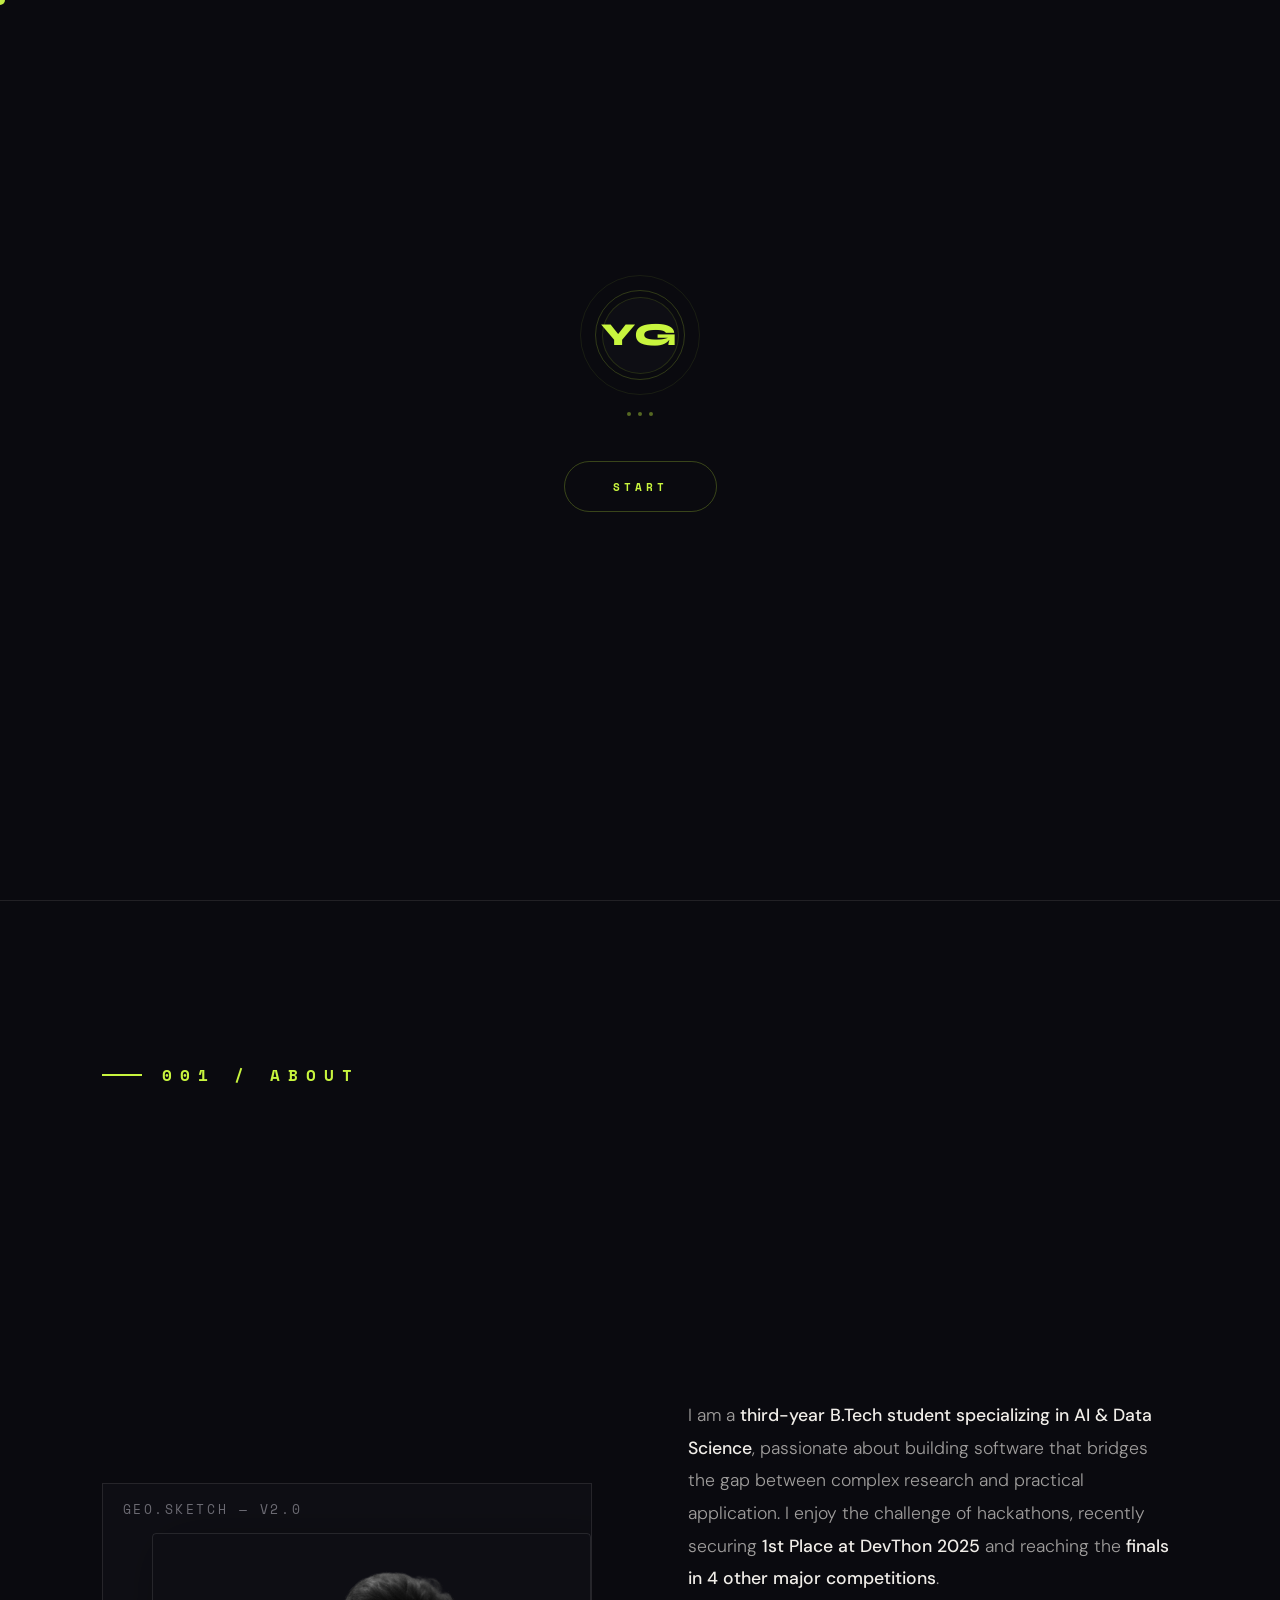
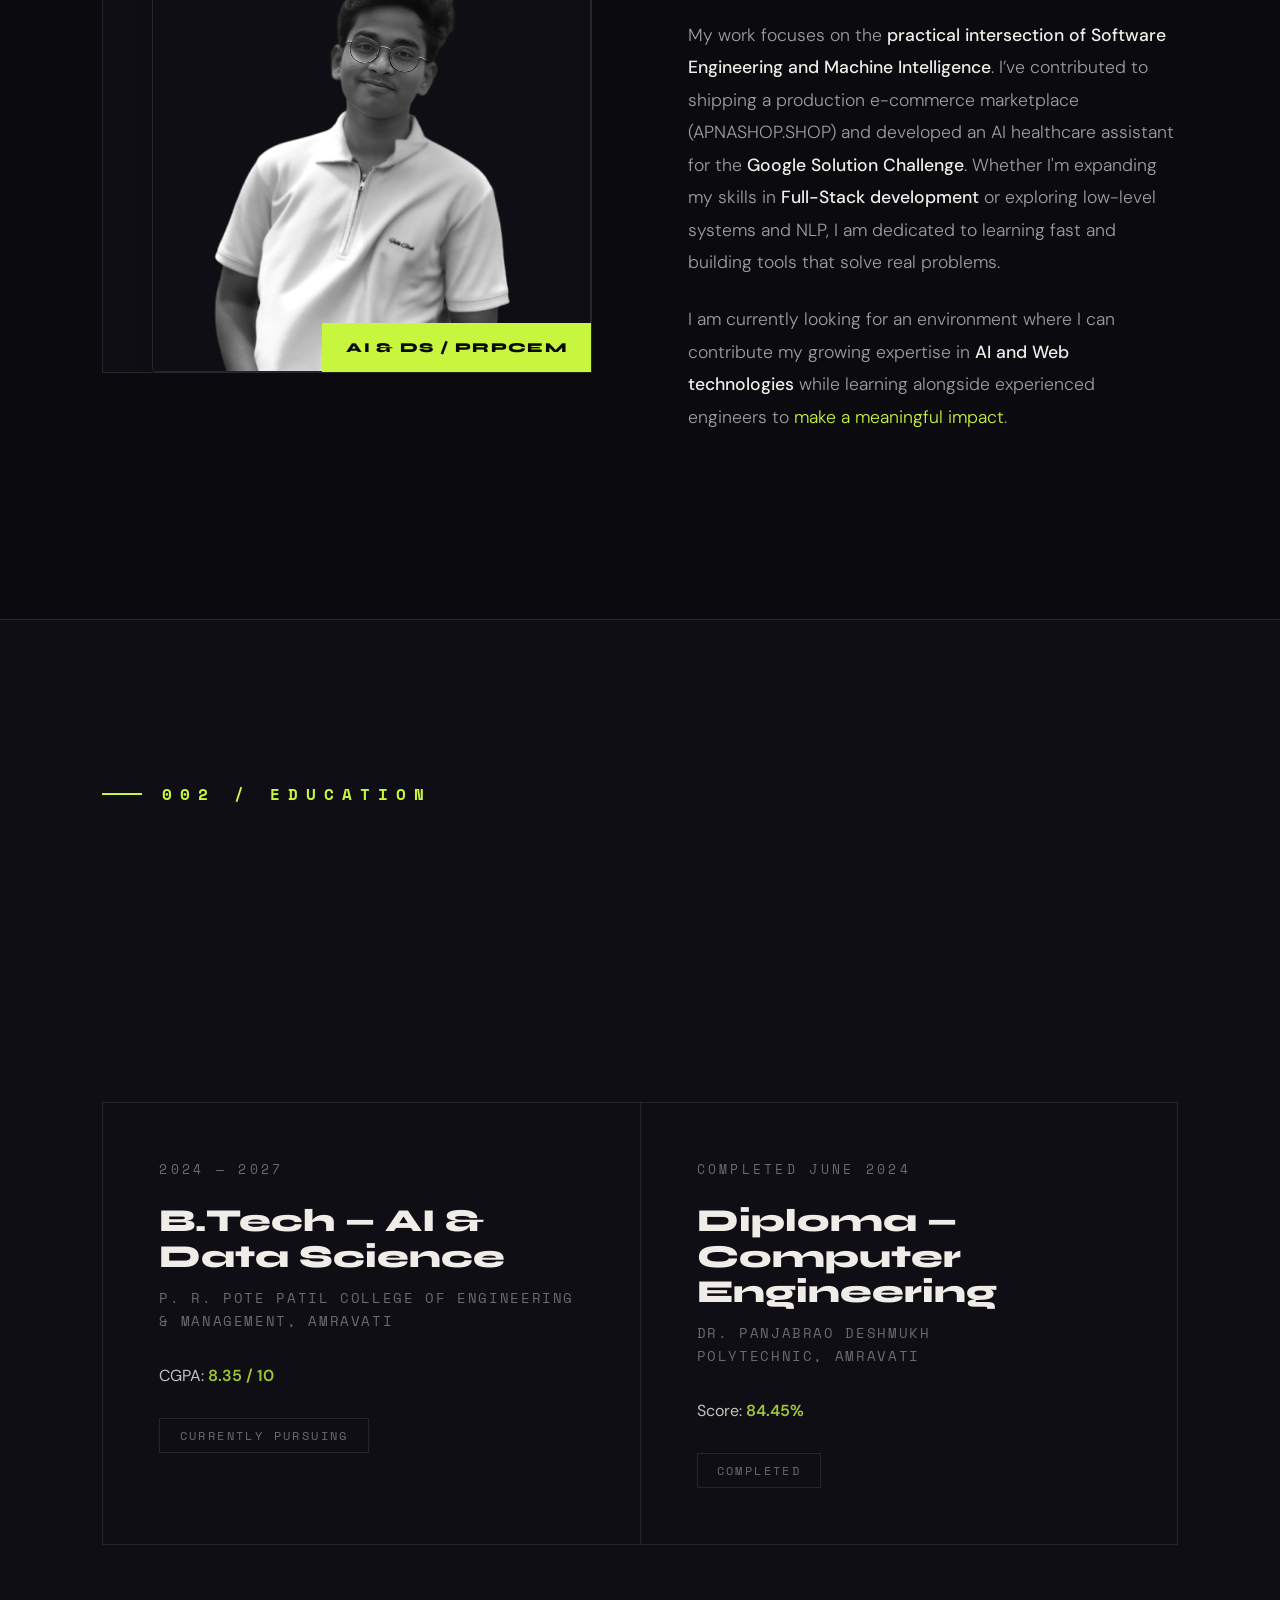
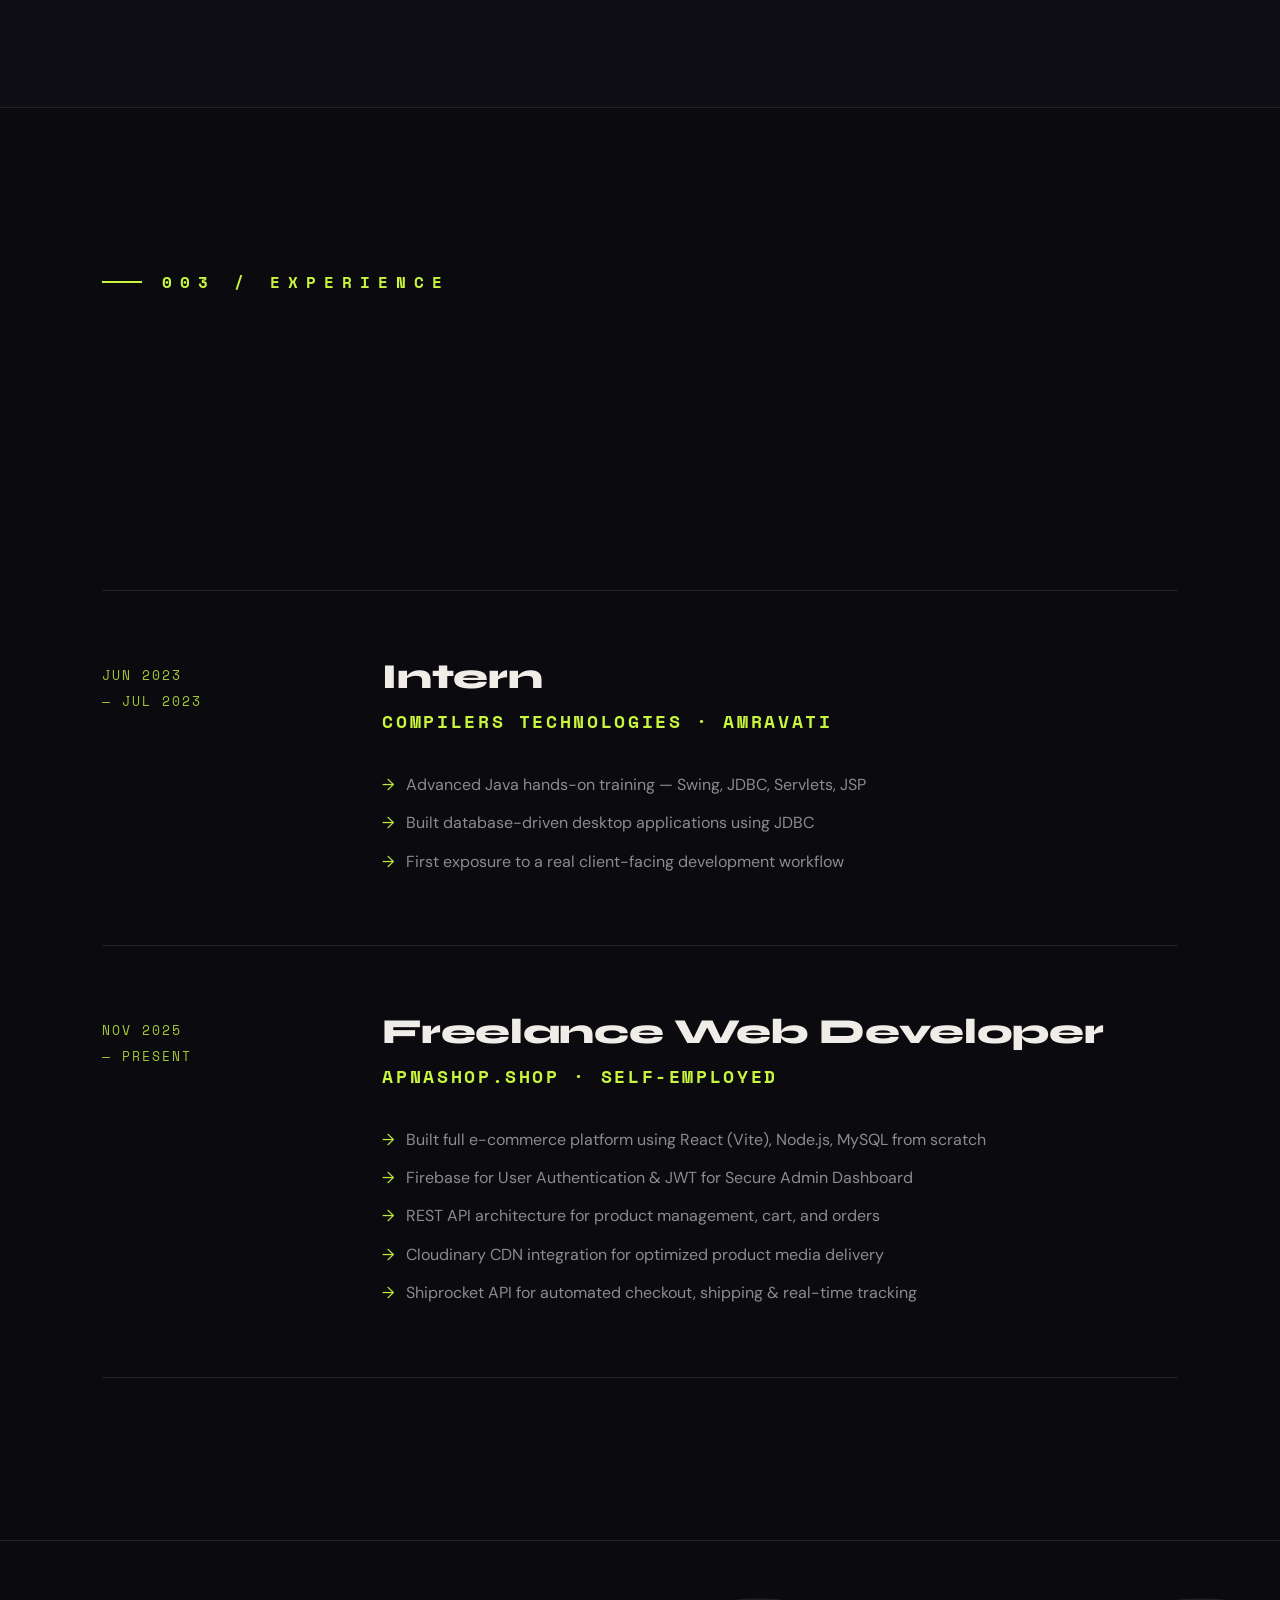
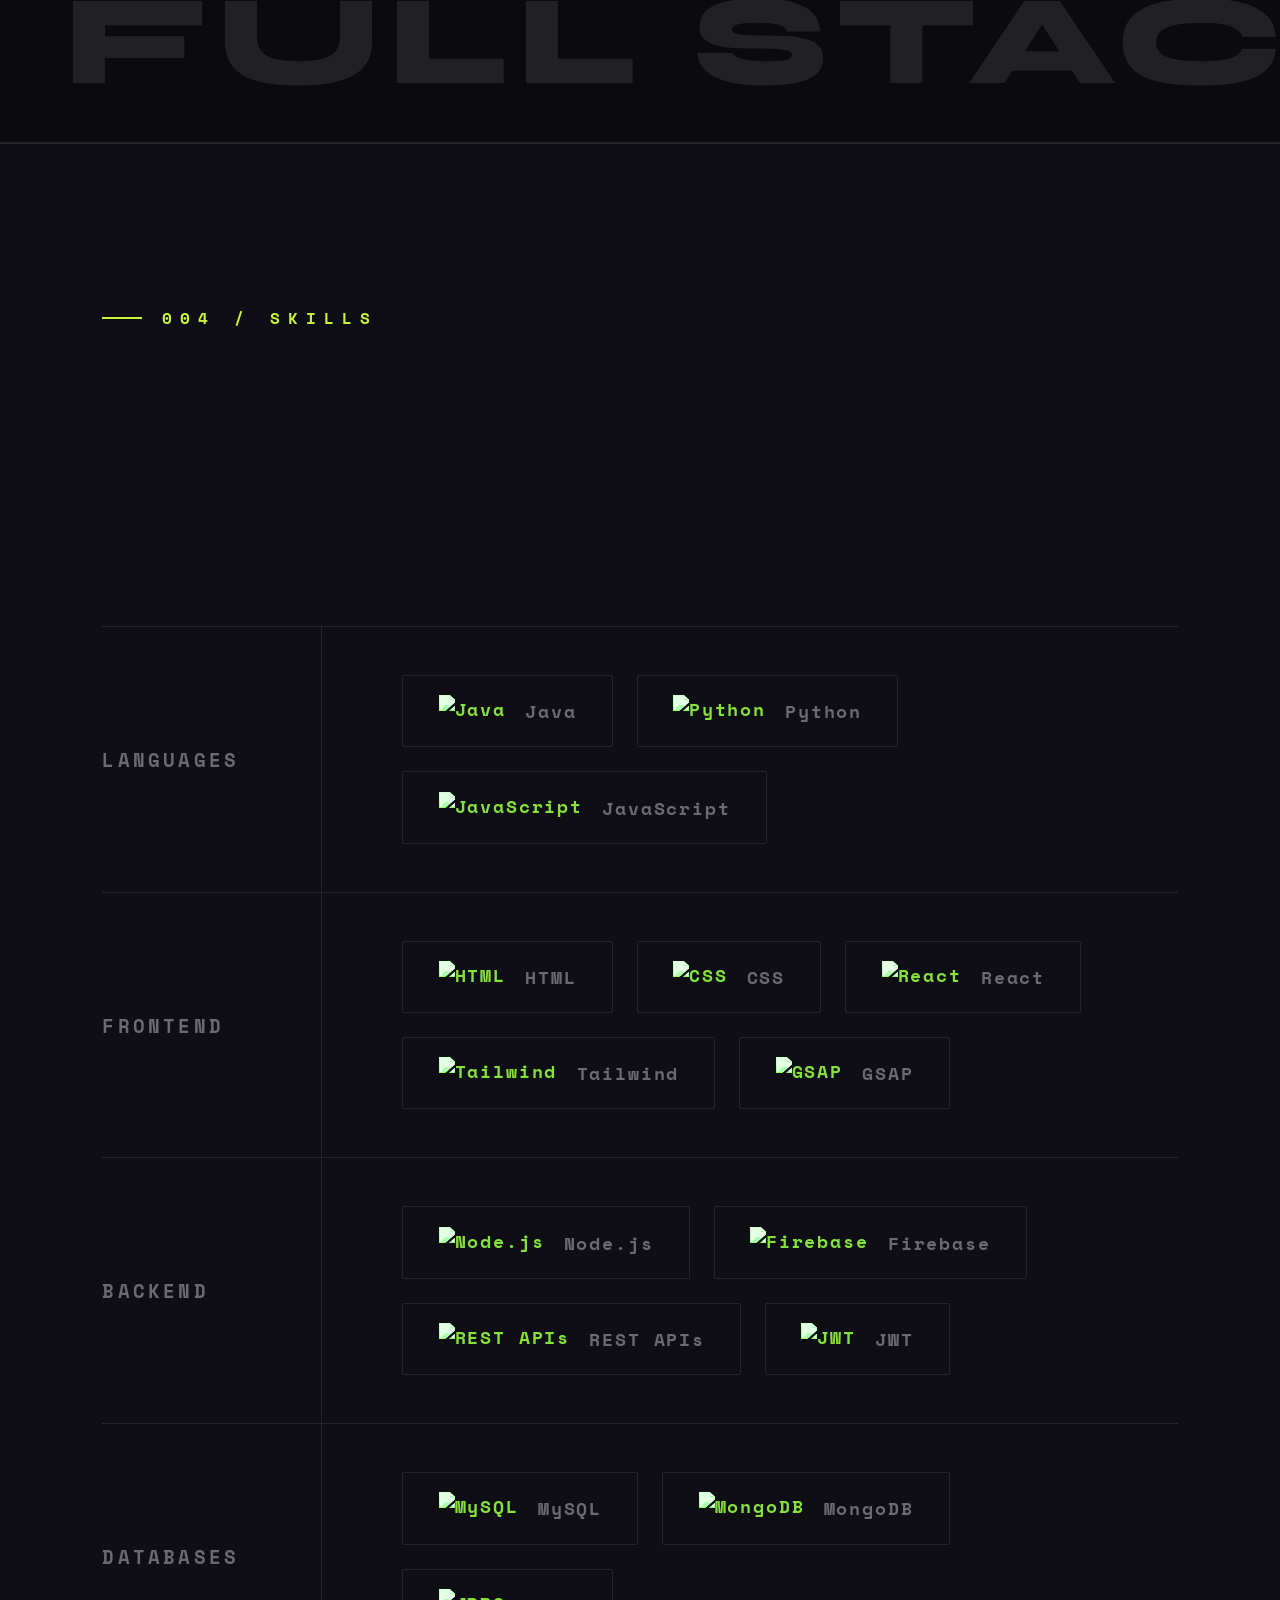
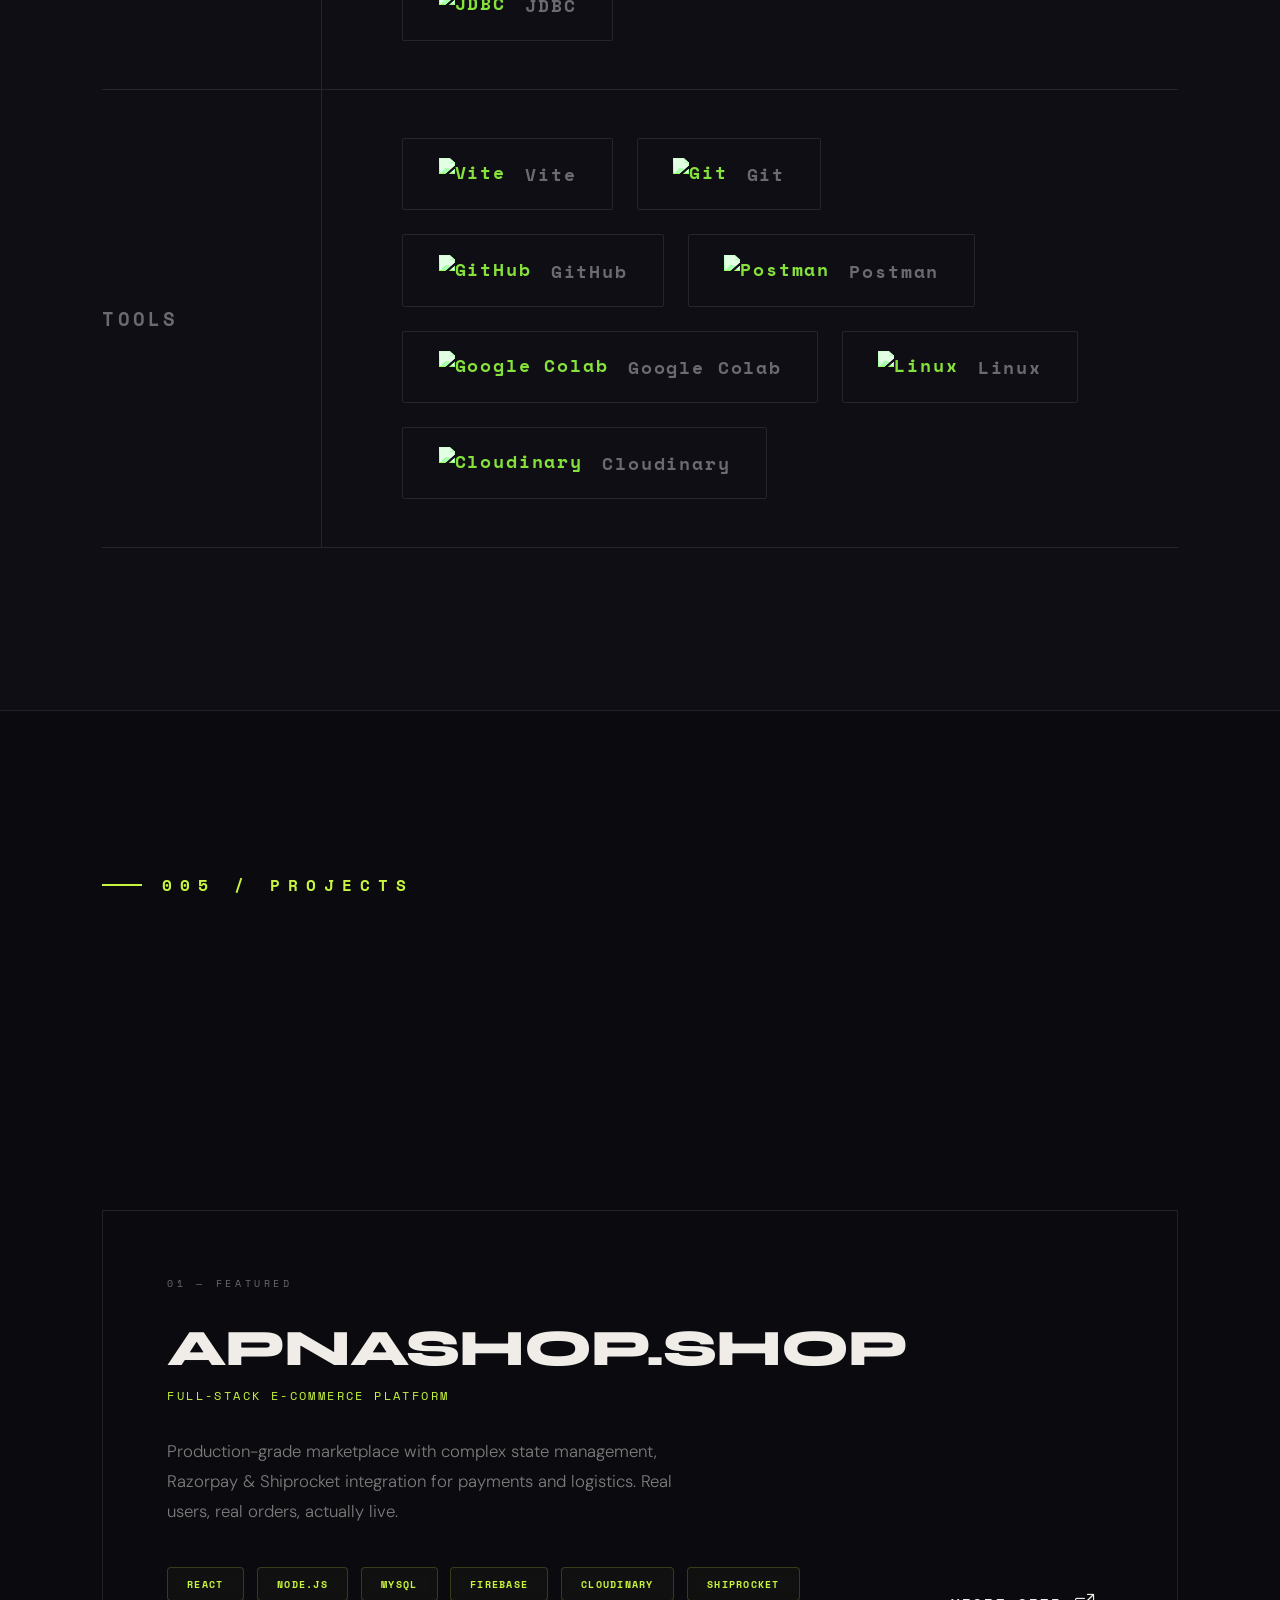
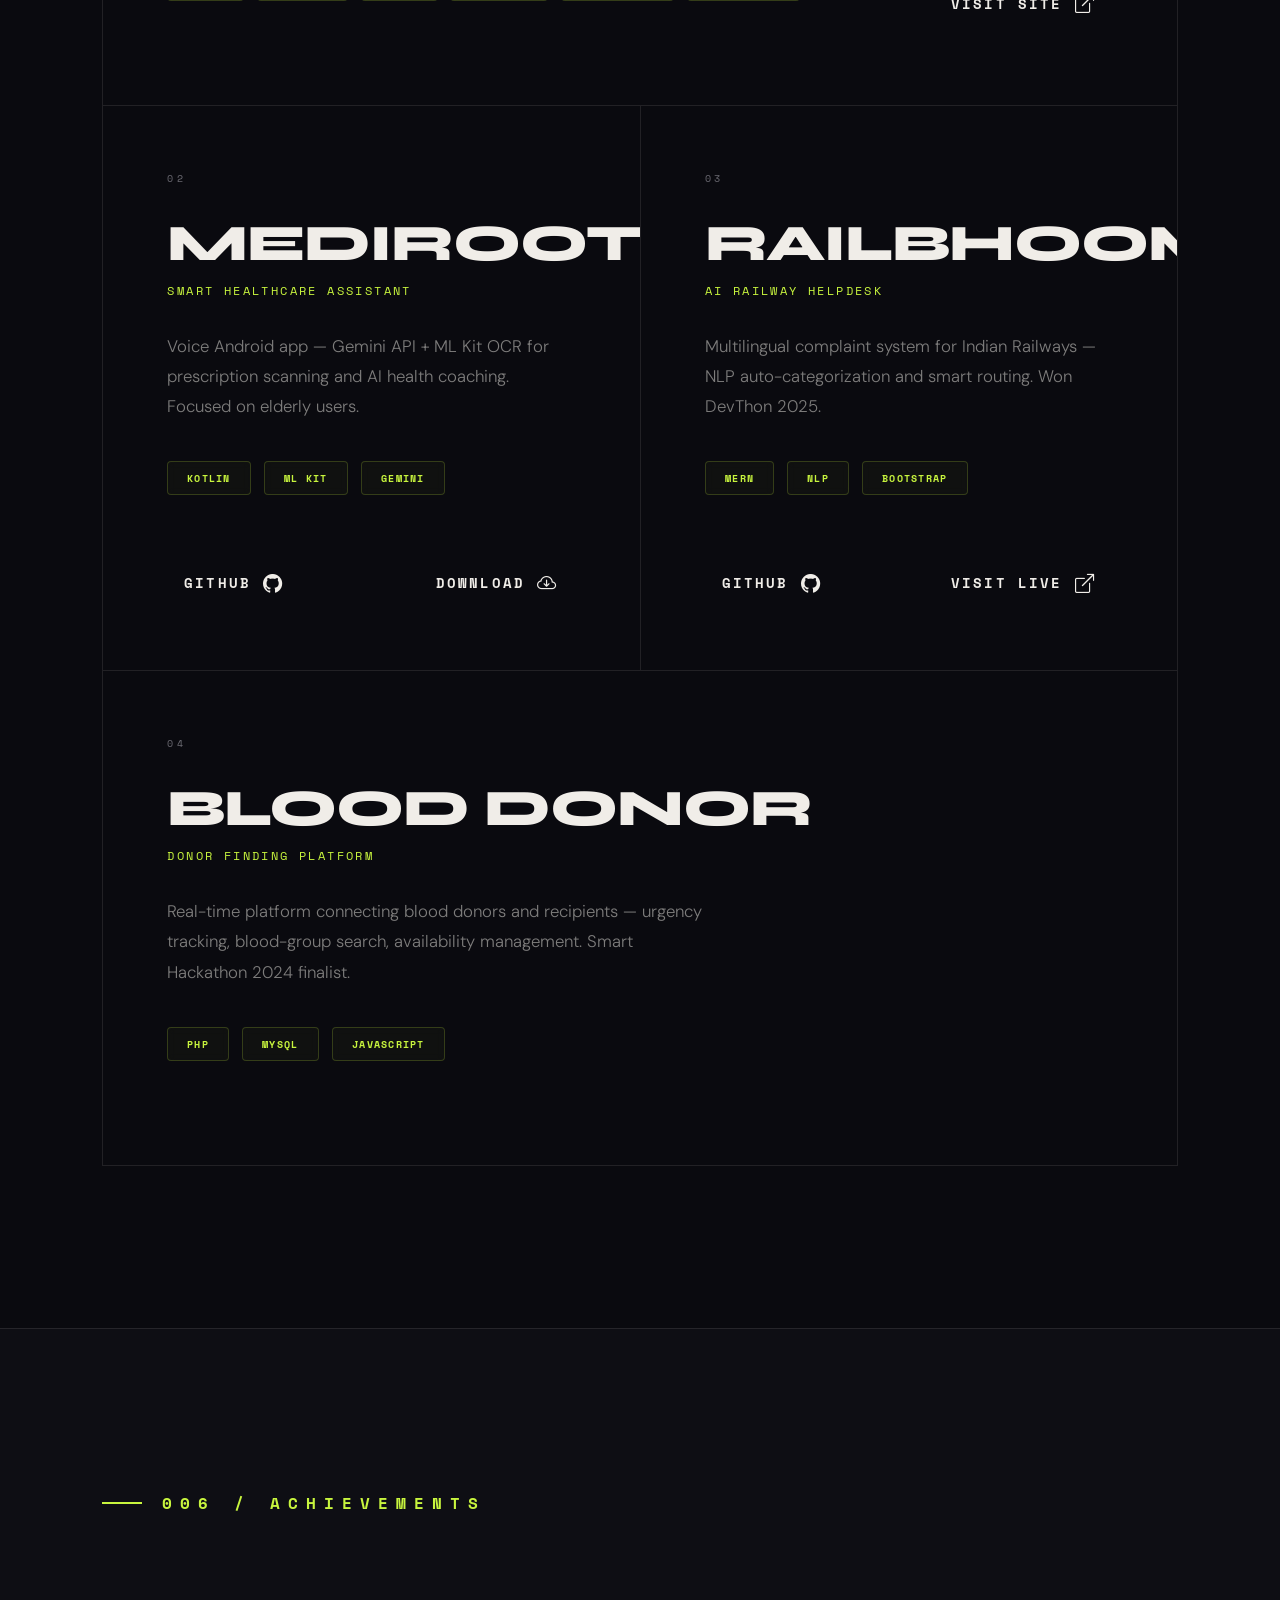
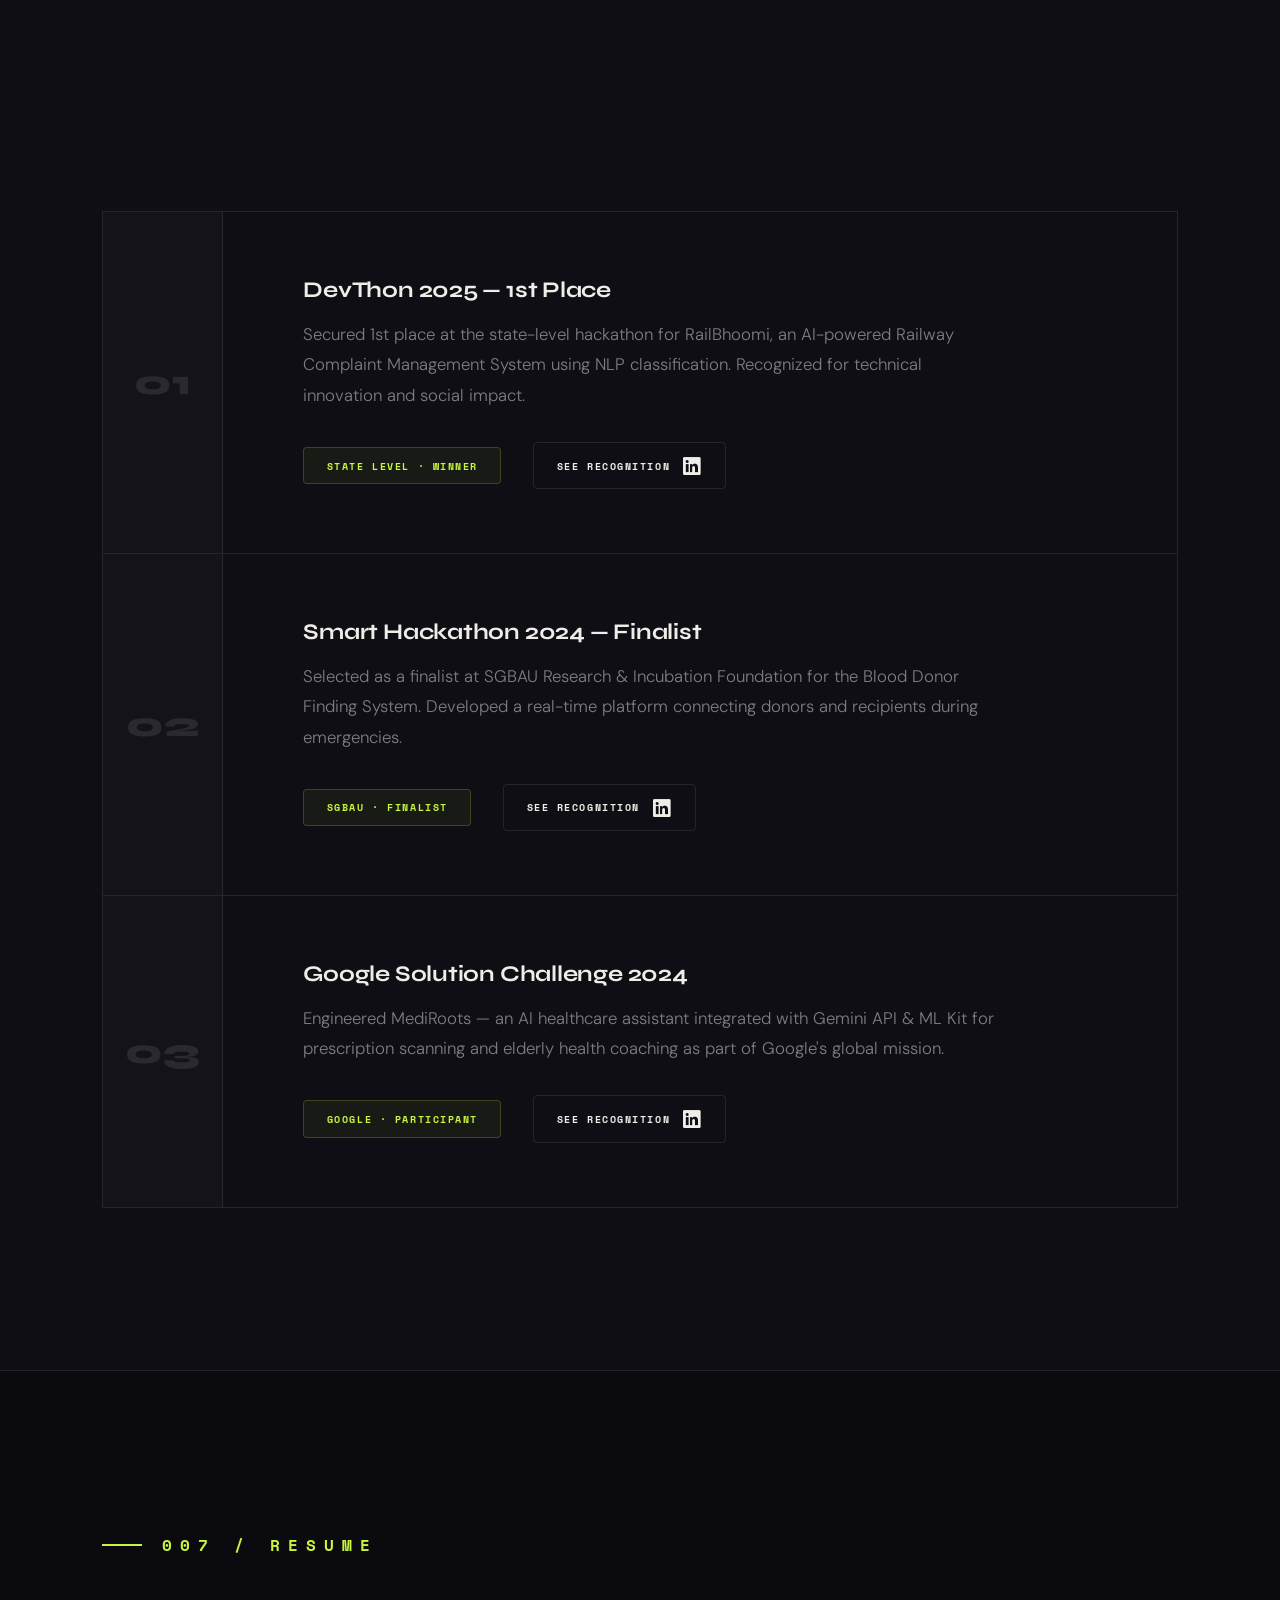
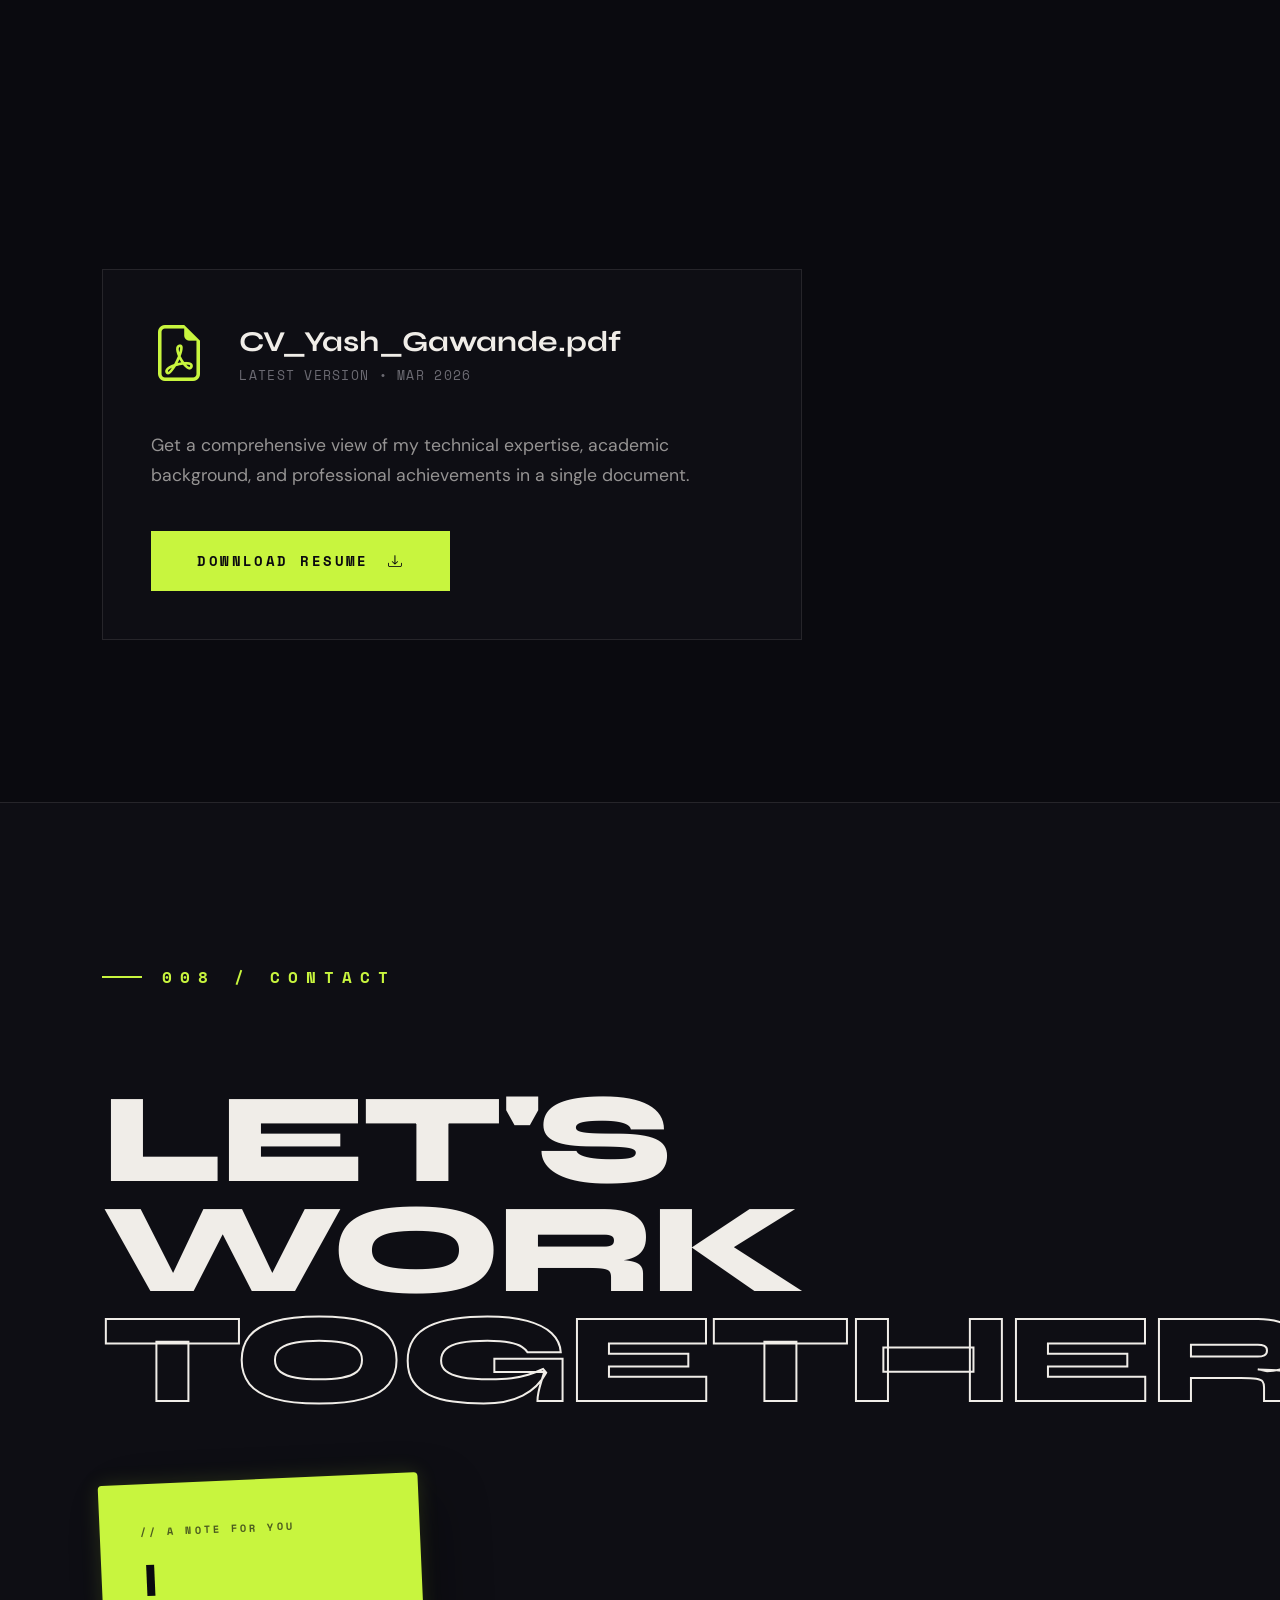
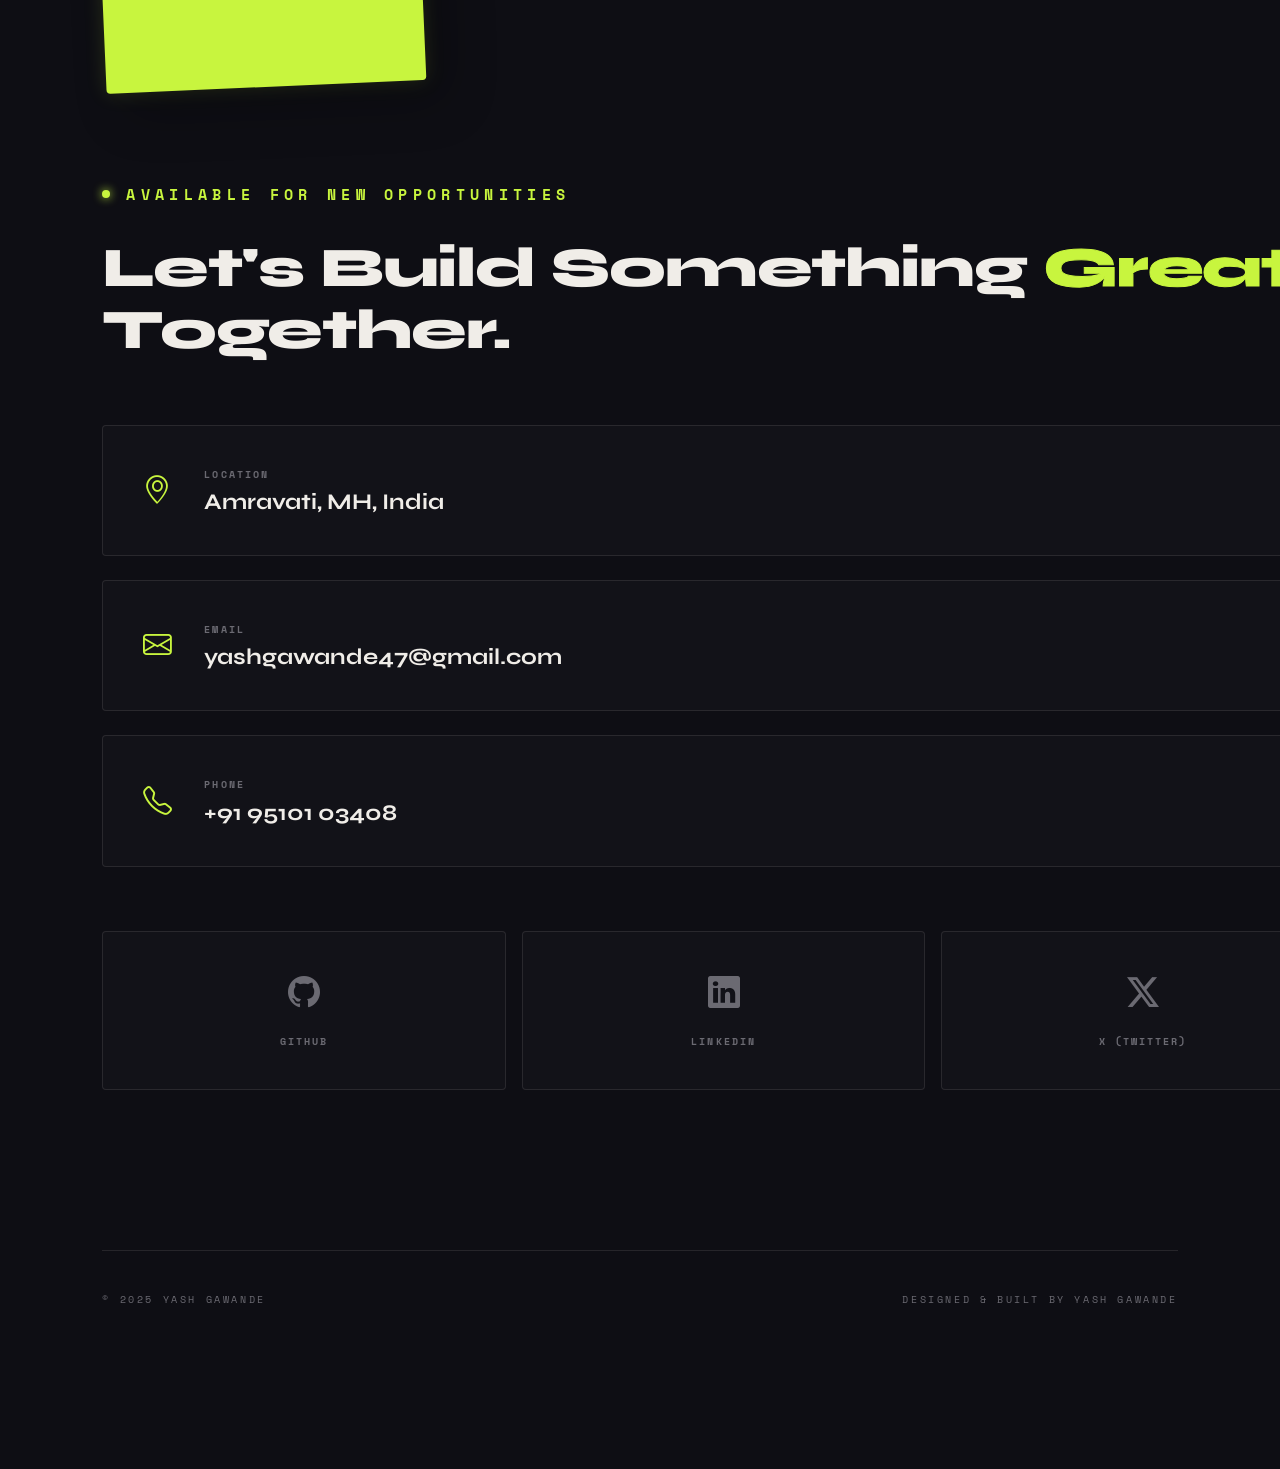
==== commit 5c2819f0: "Updated favicom" ====
--- a/index.html
+++ b/index.html
@@ -5,7 +5,7 @@
     <meta charset="UTF-8" />
     <meta name="viewport" content="width=device-width,initial-scale=1" />
     <title>Yash Gawande — AI & Data Science</title>
-    <link rel="icon" type="image/png" href="assets/favicon.png" />
+    <link rel="icon" type="image/x-icon" href="assets/favicon.ico" />
 
     <!-- Fonts -->
     <link rel="preconnect" href="https://fonts.googleapis.com" />
@@ -50,6 +50,13 @@
     <!-- NAV -->
     <nav id="nav">
         <a href="#hero" class="n-logo">YG<span>.</span></a>
+        
+        <!-- Hamburger Menu Toggle -->
+        <button id="menu-toggle" class="menu-btn" aria-label="Open Menu">
+            <span class="m-line"></span>
+            <span class="m-line"></span>
+        </button>
+
         <ul class="n-links">
             <li><a href="#about">about</a></li>
             <li><a href="#education">education</a></li>
@@ -60,6 +67,27 @@
             <li><a href="#resume">resume</a></li>
             <li><a href="#contact">contact</a></li>
         </ul>
+
+        <!-- Mobile Menu Overlay -->
+        <div id="m-overlay">
+            <div class="m-overlay-links">
+                <a href="#about" class="m-link">001 / About</a>
+                <a href="#education" class="m-link">002 / Education</a>
+                <a href="#experience" class="m-link">003 / Experience</a>
+                <a href="#skills" class="m-link">004 / Skills</a>
+                <a href="#projects" class="m-link">005 / Projects</a>
+                <a href="#achievements" class="m-link">006 / Achievements</a>
+                <a href="#resume" class="m-link">007 / Resume</a>
+                <a href="#contact" class="m-link">008 / Contact</a>
+            </div>
+            <div class="m-overlay-info">
+                <p>Available for new opportunities</p>
+                <div class="m-socials">
+                    <a href="https://linkedin.com/in/yash-g-4b0785229" target="_blank"><i class="bi bi-linkedin"></i></a>
+                    <a href="https://github.com/ya5h8" target="_blank"><i class="bi bi-github"></i></a>
+                </div>
+            </div>
+        </div>
     </nav>
 
     <!-- HERO -->
@@ -585,6 +613,25 @@
         });
     </script>
 
+    <script>
+        const menuToggle = document.getElementById('menu-toggle');
+        const mOverlay = document.getElementById('m-overlay');
+        const mLinks = document.querySelectorAll('.m-link');
+
+        menuToggle.addEventListener('click', () => {
+            menuToggle.classList.toggle('active');
+            mOverlay.classList.toggle('active');
+            document.body.classList.toggle('no-scroll');
+        });
+
+        mLinks.forEach(link => {
+            link.addEventListener('click', () => {
+                menuToggle.classList.remove('active');
+                mOverlay.classList.remove('active');
+                document.body.classList.remove('no-scroll');
+            });
+        });
+    </script>
 </body>
 
 </html>
--- a/style.css
+++ b/style.css
@@ -33,6 +33,10 @@
   color: var(--ink);
   overflow-x: hidden;
   cursor: none;
+}
+
+body.no-scroll {
+  overflow: hidden;
 }
 
 ::-webkit-scrollbar {
@@ -350,14 +354,100 @@
   color: var(--acc);
 }
 
-@media(max-width:720px) {
-  .n-links {
-    display: none;
-  }
-
-  nav {
-    padding: 1.2rem 1.5rem;
-  }
+.menu-btn {
+  display: none;
+  flex-direction: column;
+  justify-content: center;
+  gap: 6px;
+  width: 32px;
+  height: 32px;
+  background: transparent;
+  border: none;
+  z-index: 1000;
+}
+
+.m-line {
+  display: block;
+  width: 100%;
+  height: 2px;
+  background: var(--acc);
+  transition: all .4s cubic-bezier(.4, 0, .2, 1);
+}
+
+.menu-btn.active .m-line:nth-child(1) { transform: translateY(4px) rotate(45deg); width: 100%; }
+.menu-btn.active .m-line:nth-child(2) { transform: translateY(-4px) rotate(-45deg); width: 100%; }
+
+#m-overlay {
+  position: fixed;
+  inset: 0;
+  background: var(--bg);
+  z-index: 900;
+  display: flex;
+  flex-direction: column;
+  justify-content: center;
+  padding: 10vh 8vw;
+  opacity: 0;
+  pointer-events: none;
+  transition: opacity .5s ease;
+  backdrop-filter: blur(20px);
+}
+
+#m-overlay.active {
+  opacity: 1;
+  pointer-events: all;
+}
+
+.m-overlay-links {
+  display: flex;
+  flex-direction: column;
+  gap: 1.5rem;
+  margin-bottom: 5rem;
+}
+
+.m-link {
+  font-family: var(--disp);
+  font-size: clamp(2.5rem, 10vw, 4.5rem);
+  font-weight: 800;
+  color: var(--ink);
+  text-decoration: none;
+  text-transform: uppercase;
+  line-height: .9;
+  letter-spacing: -.03em;
+  transition: color .3s, transform .3s;
+}
+
+.m-link:hover {
+  color: var(--acc);
+  transform: translateX(10px);
+}
+
+.m-overlay-info {
+  border-top: 1px solid var(--rule);
+  padding-top: 3rem;
+}
+
+.m-overlay-info p {
+  font-family: var(--mono);
+  font-size: .75rem;
+  color: var(--mid);
+  text-transform: uppercase;
+  letter-spacing: .2em;
+  margin-bottom: 2rem;
+}
+
+.m-socials {
+  display: flex;
+  gap: 2rem;
+  font-size: 1.5rem;
+}
+
+.m-socials a { color: var(--ink); transition: color .3s; }
+.m-socials a:hover { color: var(--acc); }
+
+@media(max-width:900px) {
+  .menu-btn { display: flex; }
+  .n-links { display: none; }
+  nav { padding: 1.5rem 6vw; }
 }
 
 /* ── HERO ── */
@@ -1770,11 +1860,107 @@
   color: var(--mid);
 }
 
-@media(max-width:1000px) {
-  .contact-grid {
-    grid-template-columns: 1fr;
-    gap: 5rem;
-  }
+@media(max-width:768px) {
+  #dot, #prog { display: none !important; }
+  body, a, button { cursor: auto !important; }
+  
+  #hero { 
+    padding: 12vh 6vw 4vh; 
+    justify-content: space-between; 
+    align-items: flex-start;
+    min-height: 100svh;
+    display: flex;
+    flex-direction: column;
+  }
+  .h-inner { 
+    margin: 0; 
+    width: 100%;
+    display: flex;
+    flex-direction: column;
+    justify-content: center;
+    flex-grow: 1;
+  }
+  .h-eyebrow { font-size: 0.75rem; margin-bottom: 2.5vh; }
+  .h-name { 
+    font-size: clamp(3.8rem, 16vw, 6.5rem); 
+    line-height: 0.82;
+    margin-bottom: 3.5vh; 
+  }
+  .h-role { 
+    font-size: 0.85rem; 
+    line-height: 1.6;
+    margin-bottom: 5vh; 
+    max-width: 90%;
+  }
+  .h-btns { 
+    flex-direction: column; 
+    gap: 1rem; 
+    margin-bottom: 0; 
+    width: 100%; 
+  }
+  .btn-blk, .btn-out, .btn-cv { 
+    width: 100%; 
+    text-align: center; 
+    justify-content: center; 
+    padding: 1.3rem;
+    font-size: 0.95rem;
+  }
+  
+  .h-corner { 
+    position: relative; 
+    top: auto;
+    right: auto;
+    width: 100%;
+    margin-top: 5vh;
+    padding-top: 3vh;
+    border-top: 1px solid var(--rule);
+    text-align: left;
+    display: block;
+    z-index: 5;
+  }
+  
+  .h-corner p { 
+    display: block; 
+    line-height: 2.2;
+    font-size: 0.72rem;
+    color: var(--mid);
+    letter-spacing: 0.12em;
+  }
+  .h-corner p:first-child { 
+    display: inline-flex;
+    align-items: center;
+    gap: 0.6rem;
+    background: rgba(200, 245, 62, 0.08);
+    border: 1px solid rgba(200, 245, 62, 0.15);
+    padding: 0.6rem 1rem;
+    border-radius: 4px;
+    color: var(--acc);
+    font-weight: 700;
+    font-size: 0.7rem;
+    margin-bottom: 1.5vh;
+    backdrop-filter: none;
+    text-transform: uppercase;
+  }
+
+  .scroll-hint { display: none; }
+  
+  .s-wrap { padding: 12vh 6vw; }
+  .s-title { font-size: clamp(3rem, 12vw, 5rem); }
+  
+  .about-grid { gap: 4rem; }
+  .a-stats { grid-template-columns: 1fr; }
+  .a-st { padding: 2.5rem 0; text-align: left; }
+  
+  .edu-grid { grid-template-columns: 1fr; }
+  .edu-card { padding: 3rem 0; border-right: none; }
+  
+  .sk-row { grid-template-columns: 1fr; }
+  .sk-cat { border-right: none; border-bottom: 1px solid var(--rule); padding: 2rem 0; }
+  .sk-pills { padding: 2.5rem 0; gap: 1rem; }
+  .pill { width: 100%; justify-content: space-between; padding: 1.5rem; font-size: 1.2rem; }
+  
+  .contact-grid { gap: 5rem; }
+  .contact-left h2 { font-size: clamp(4rem, 15vw, 6.5rem); }
 }
 
 /* ── HORIZONTAL SCROLL TEXT ── */
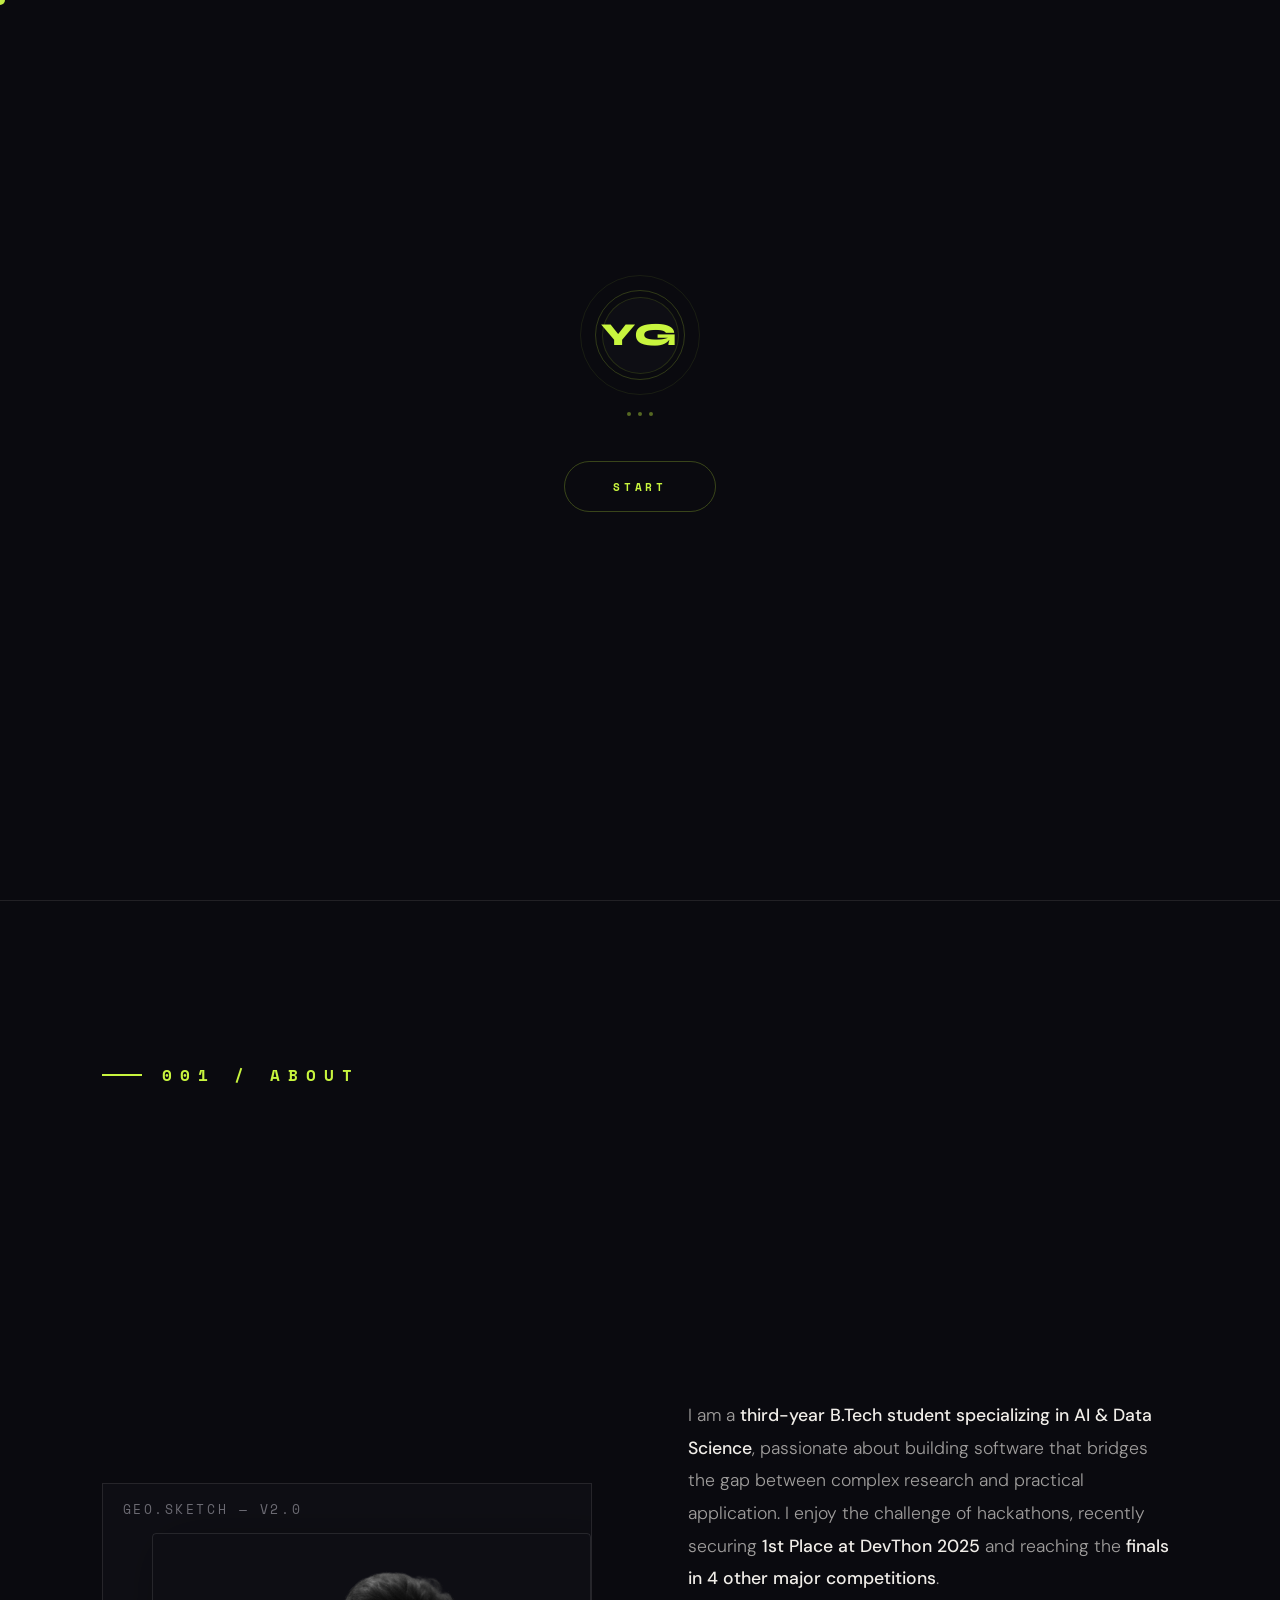
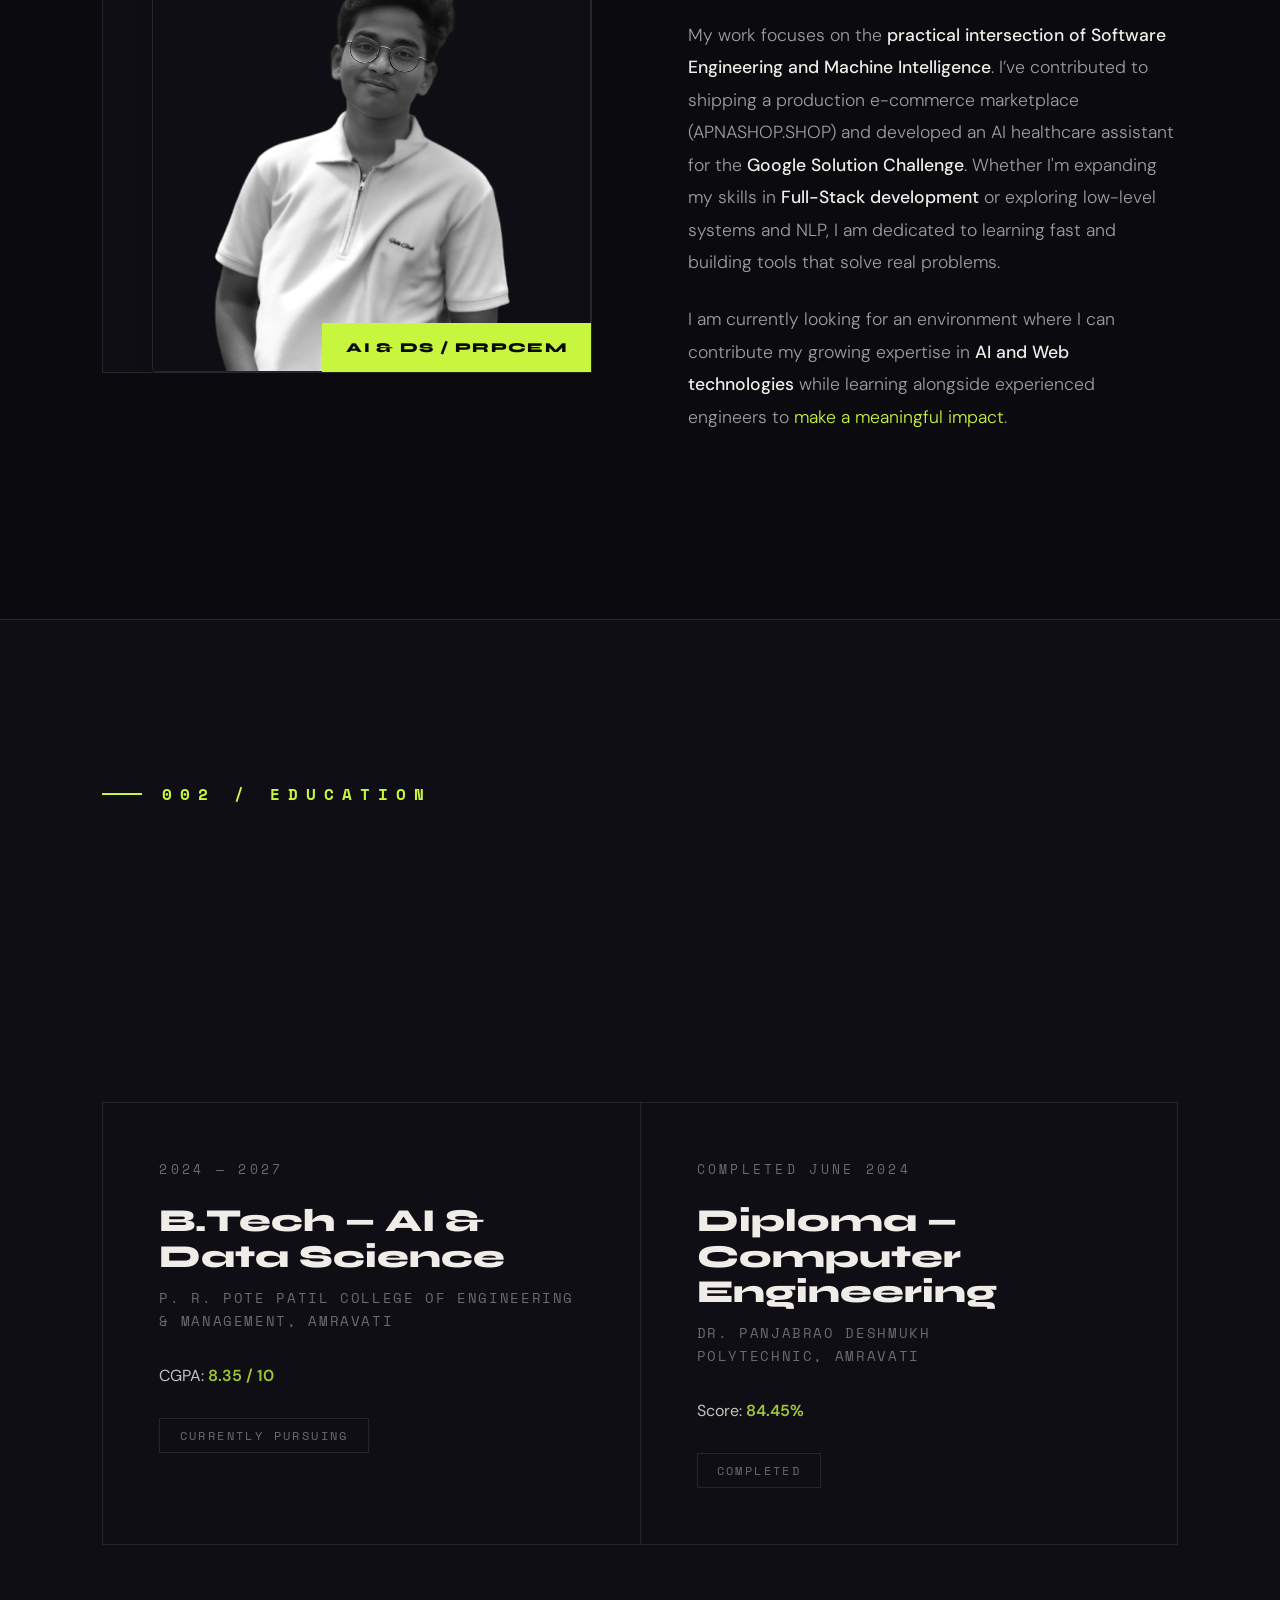
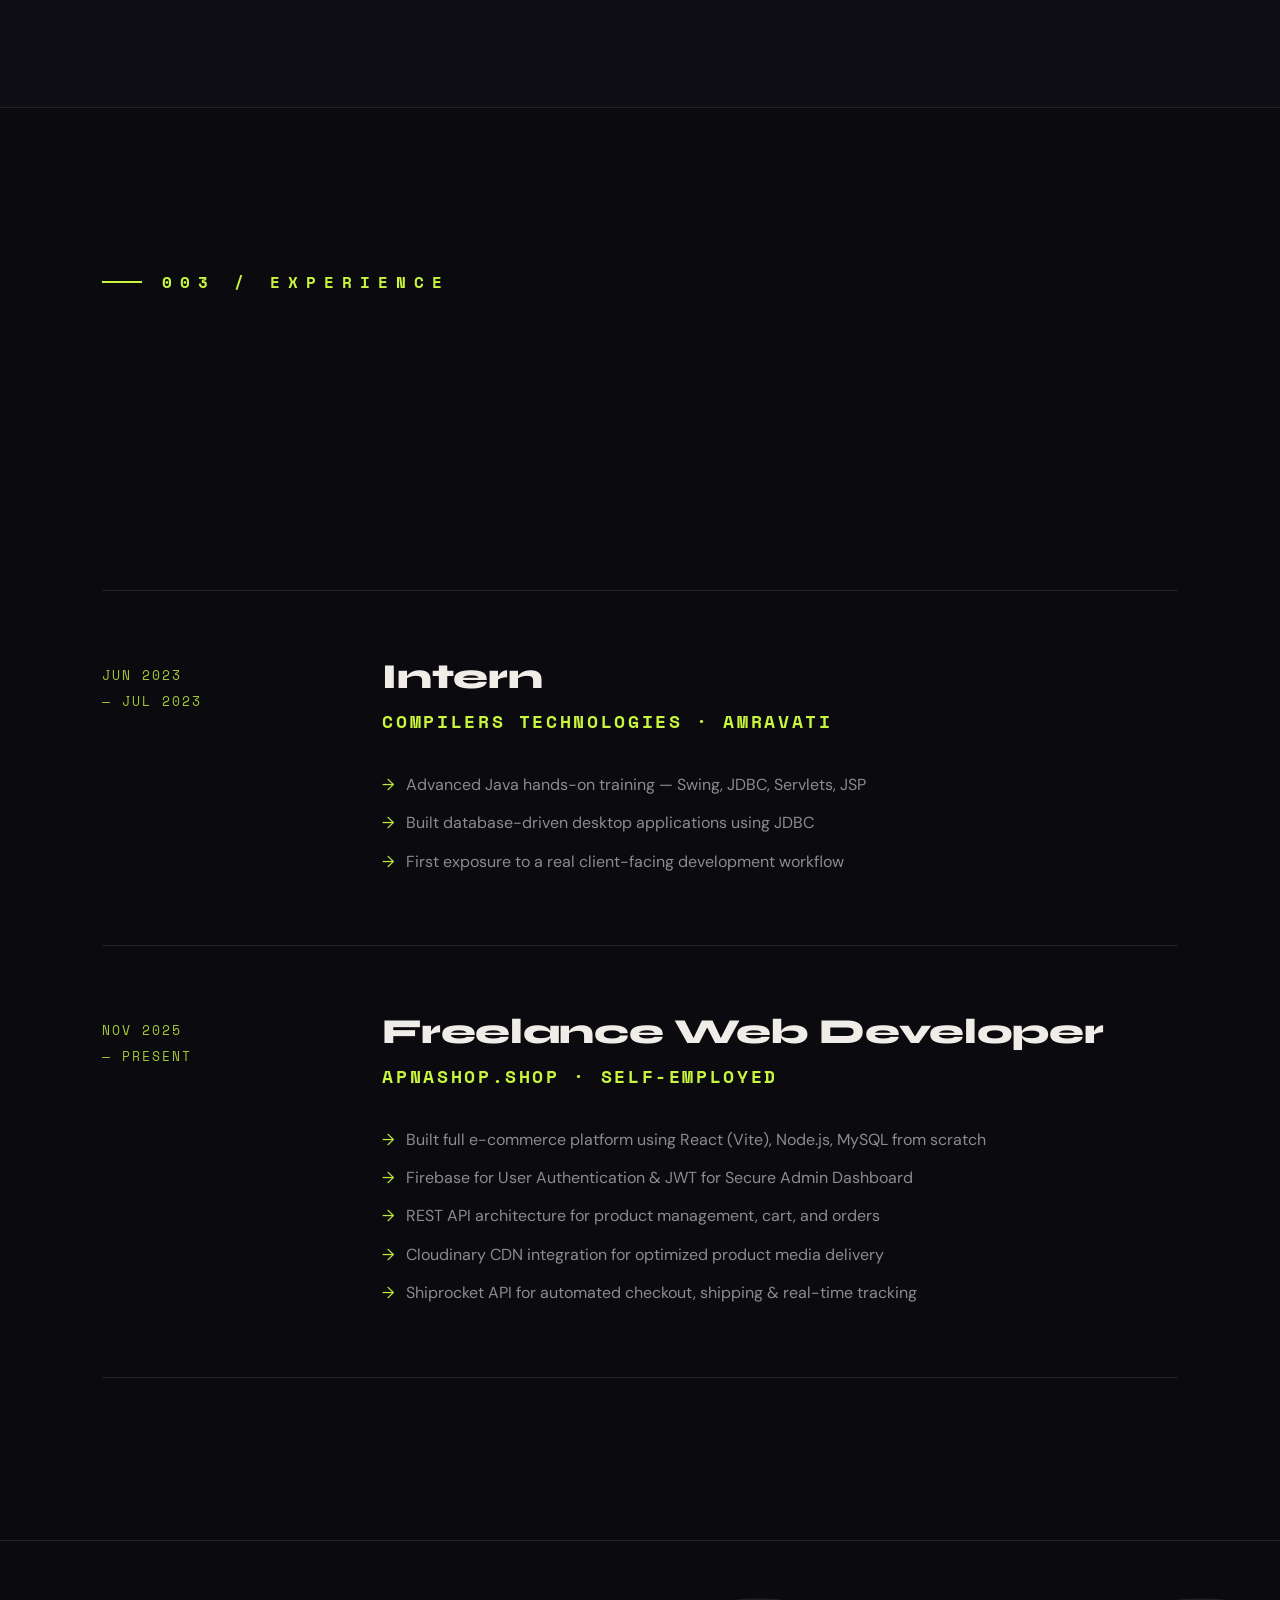
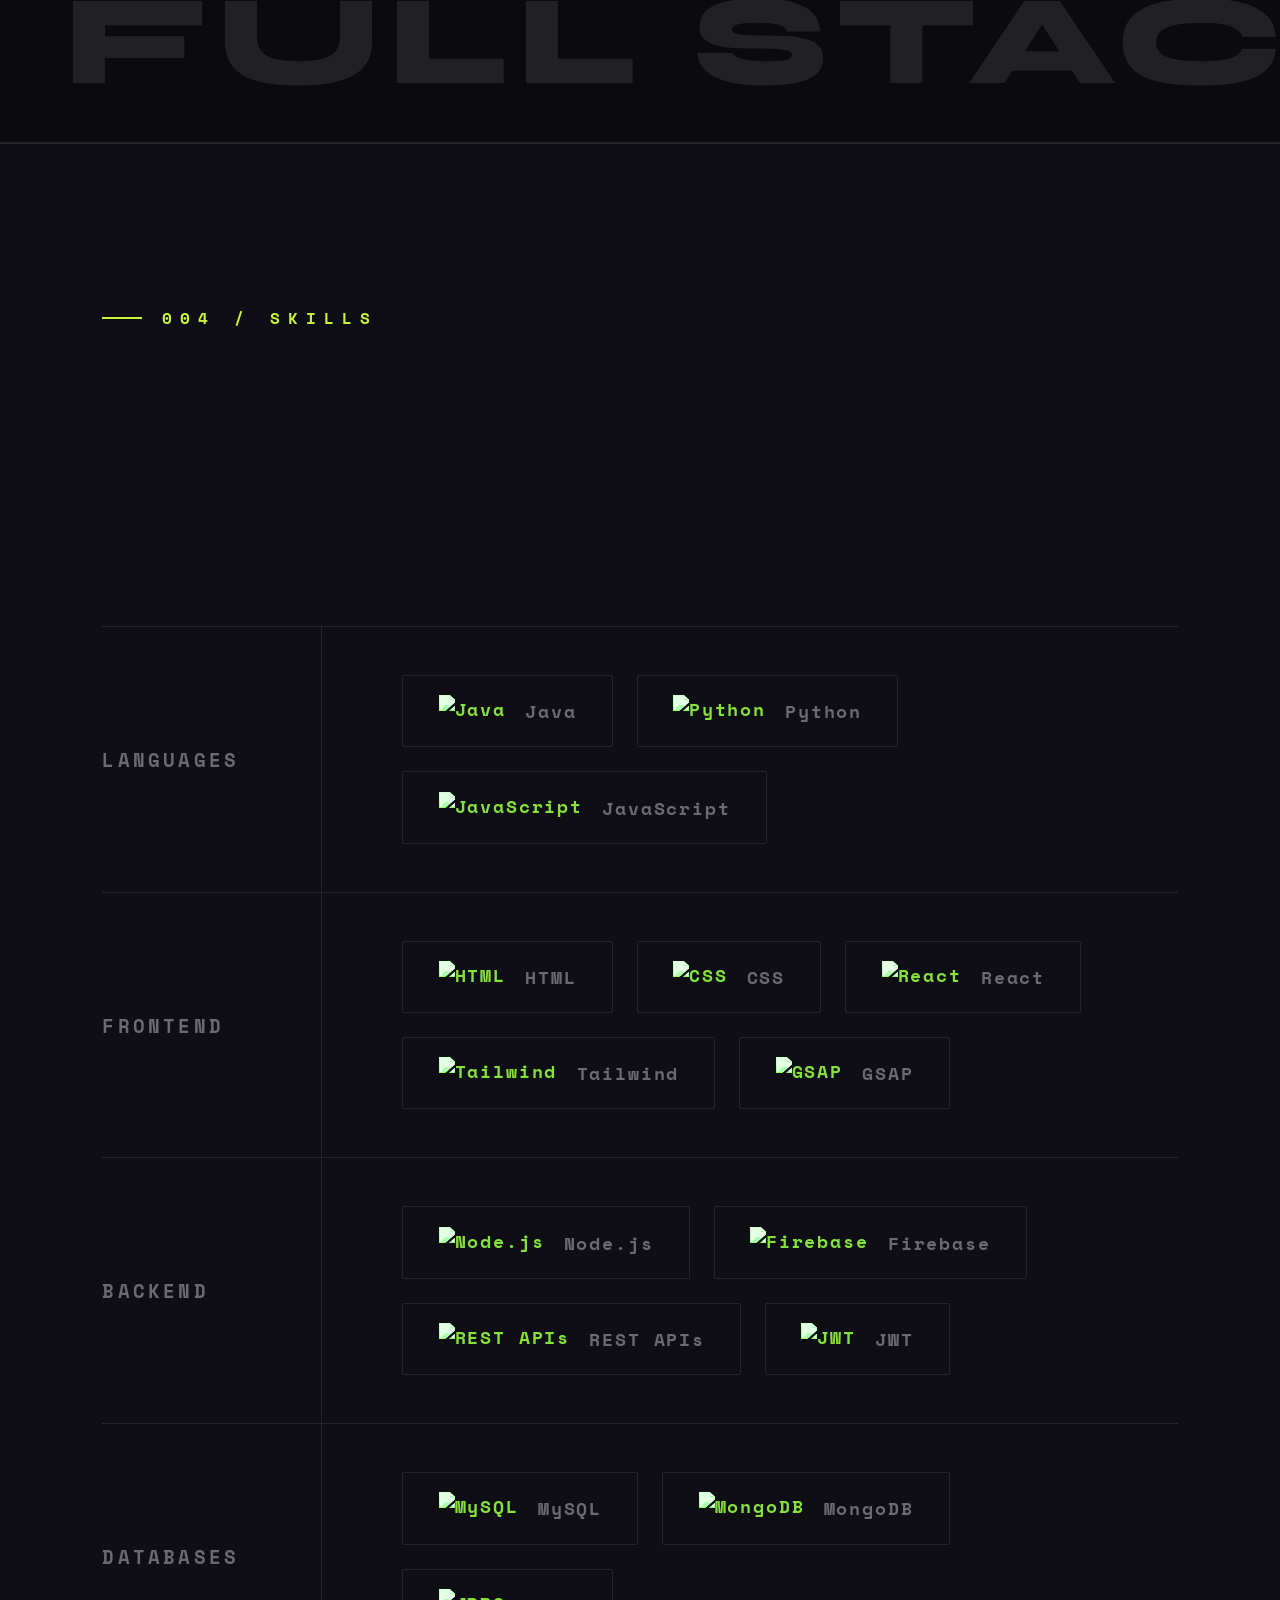
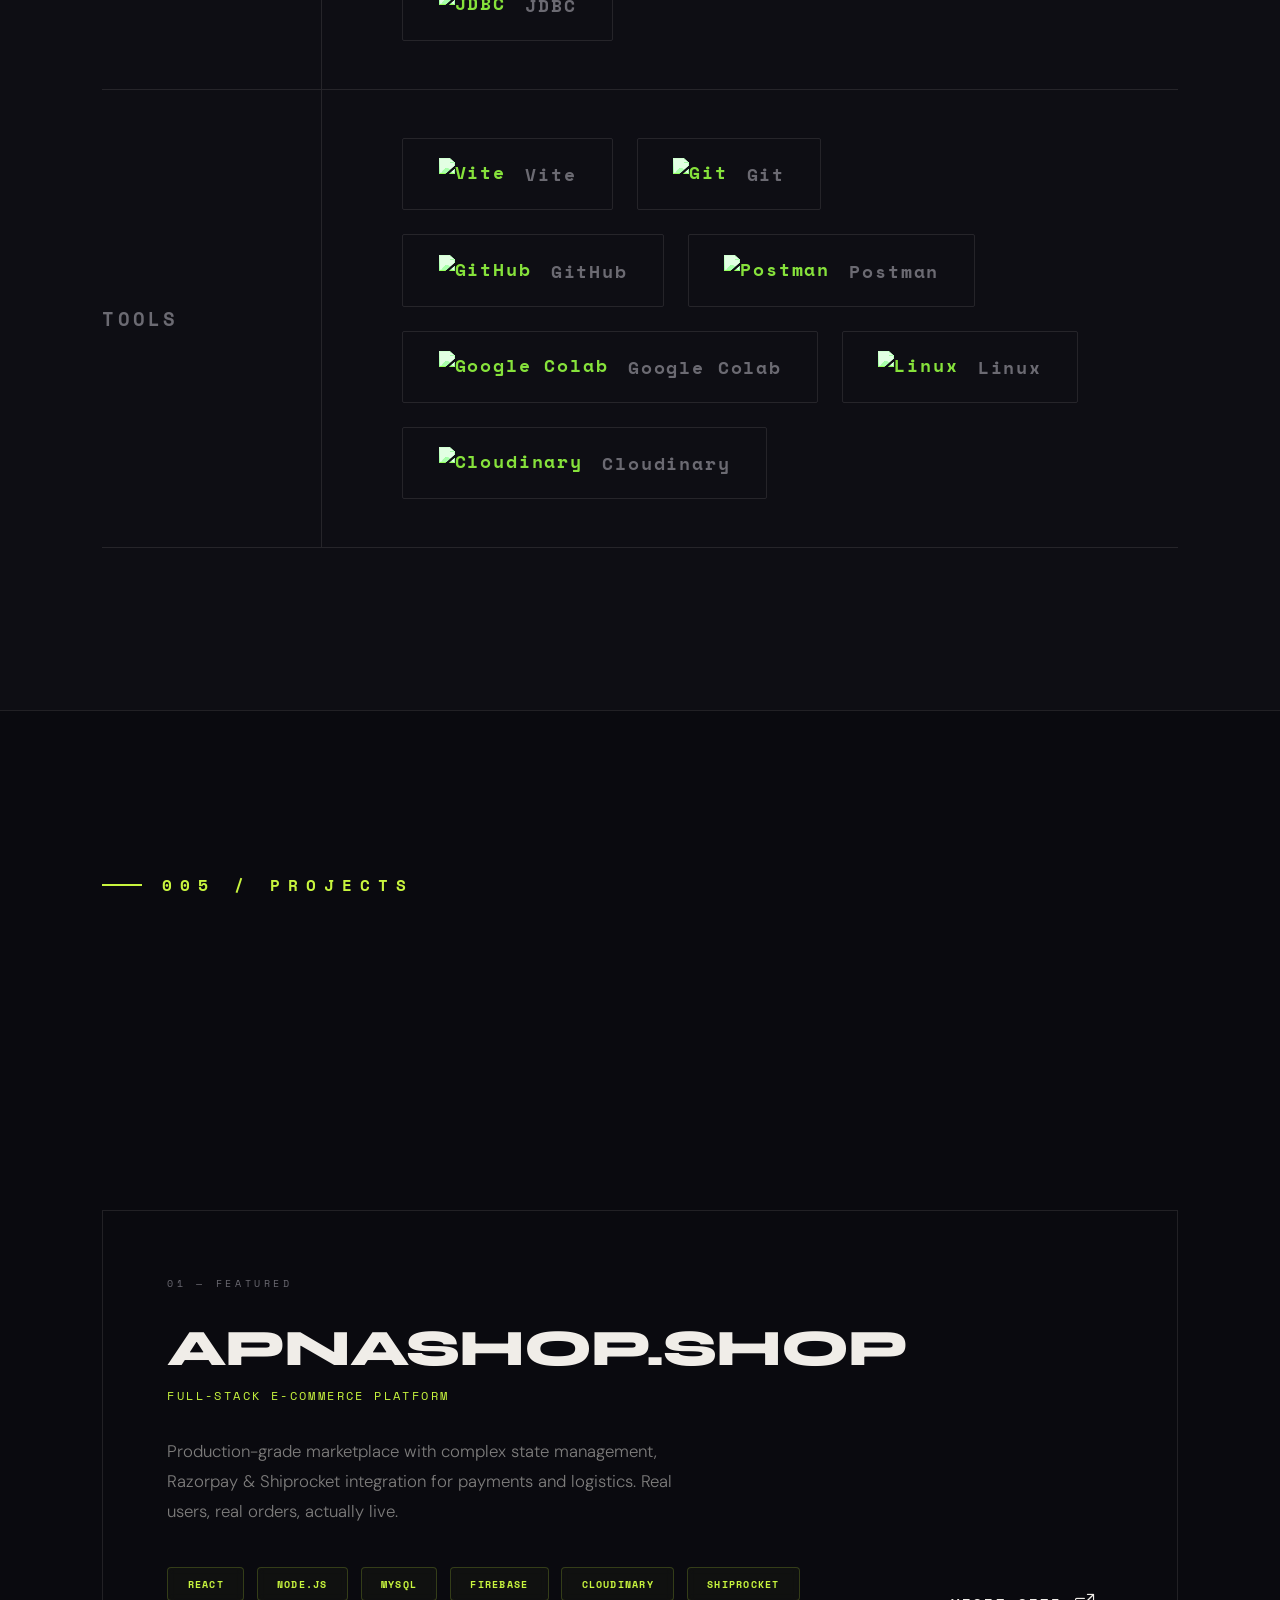
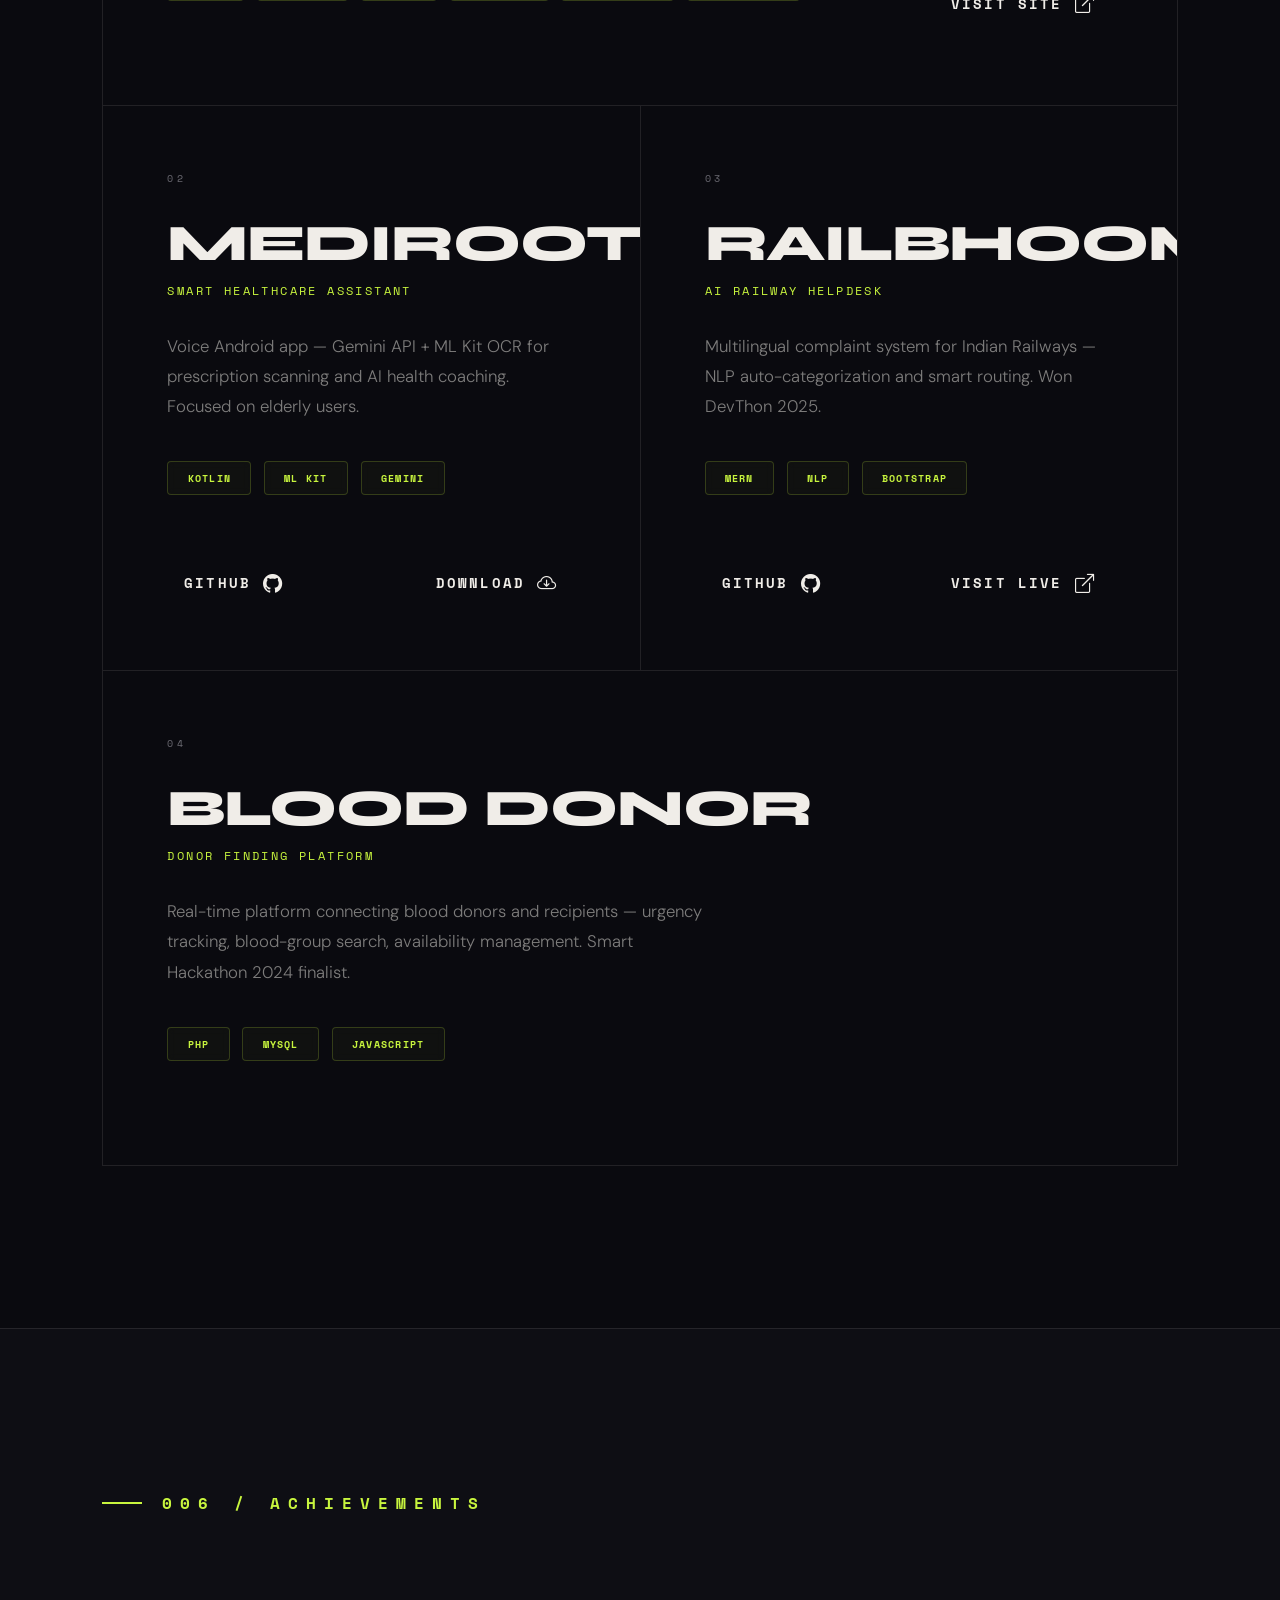
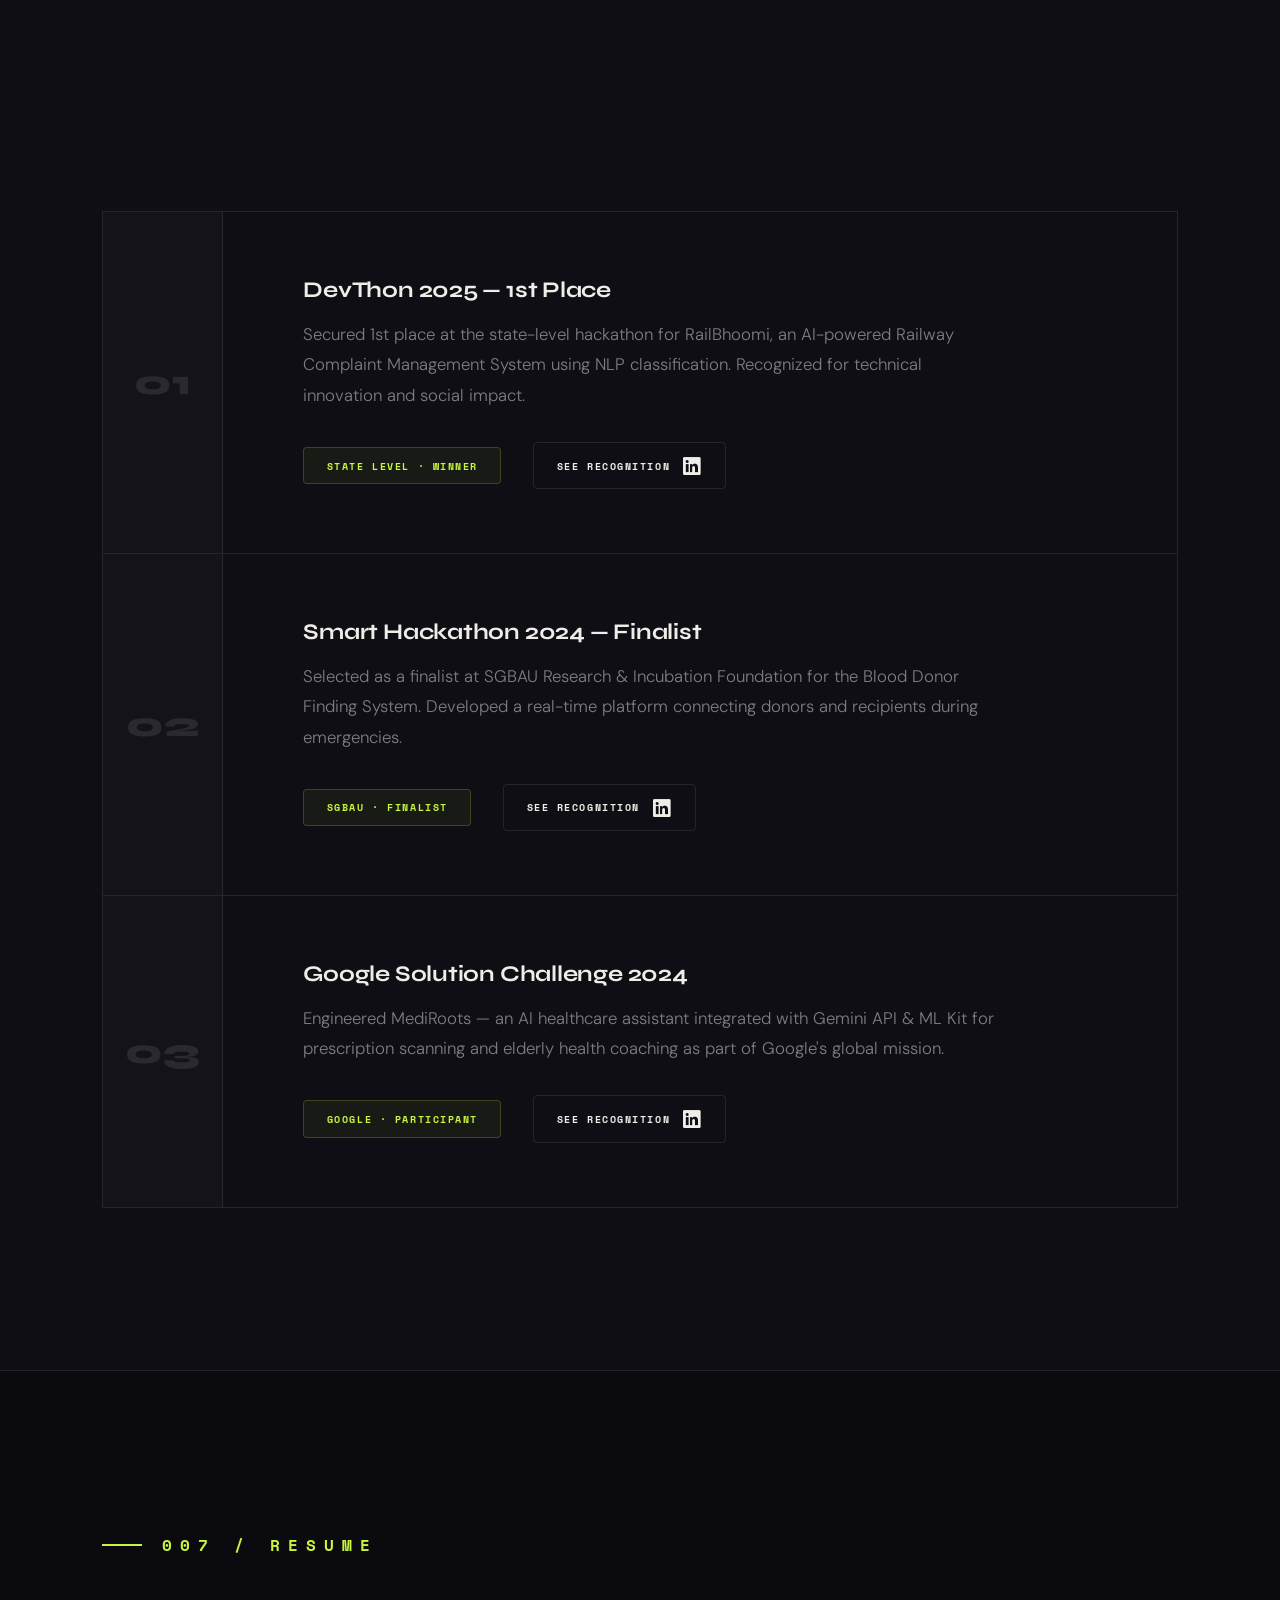
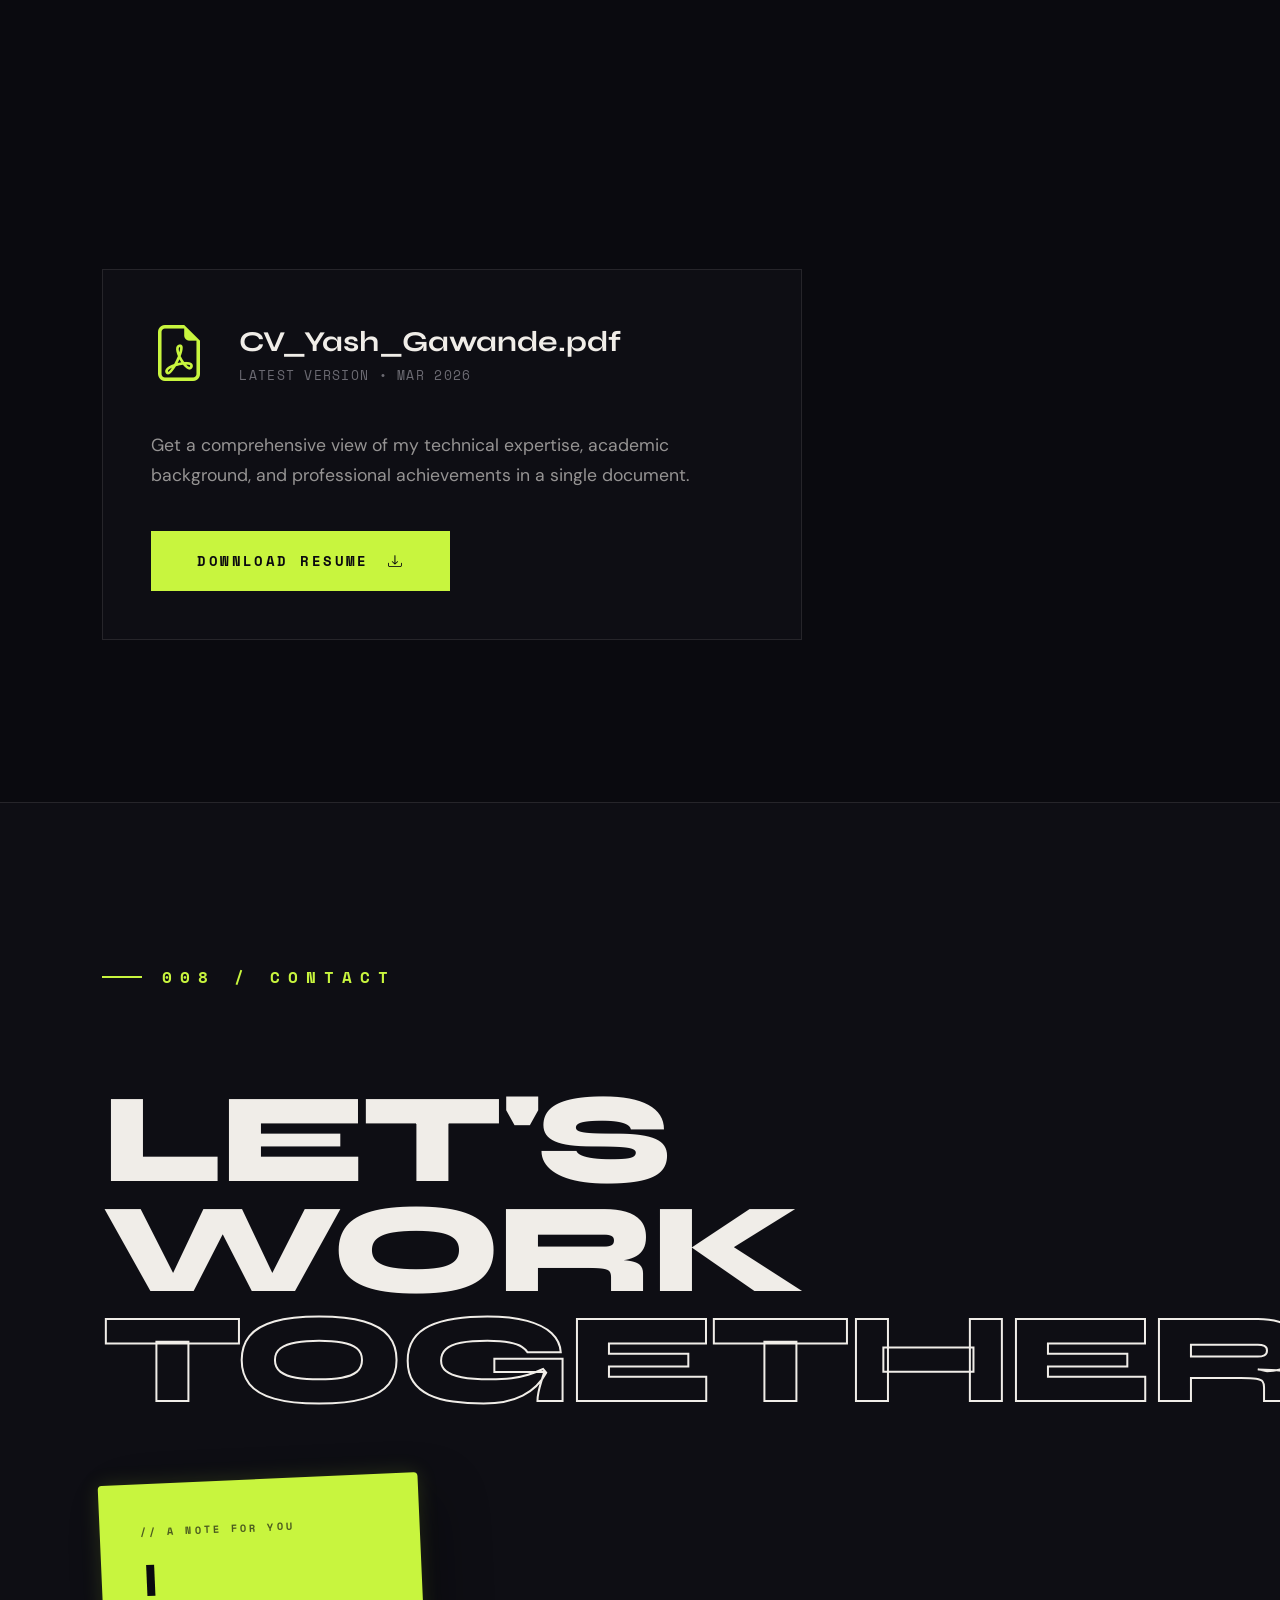
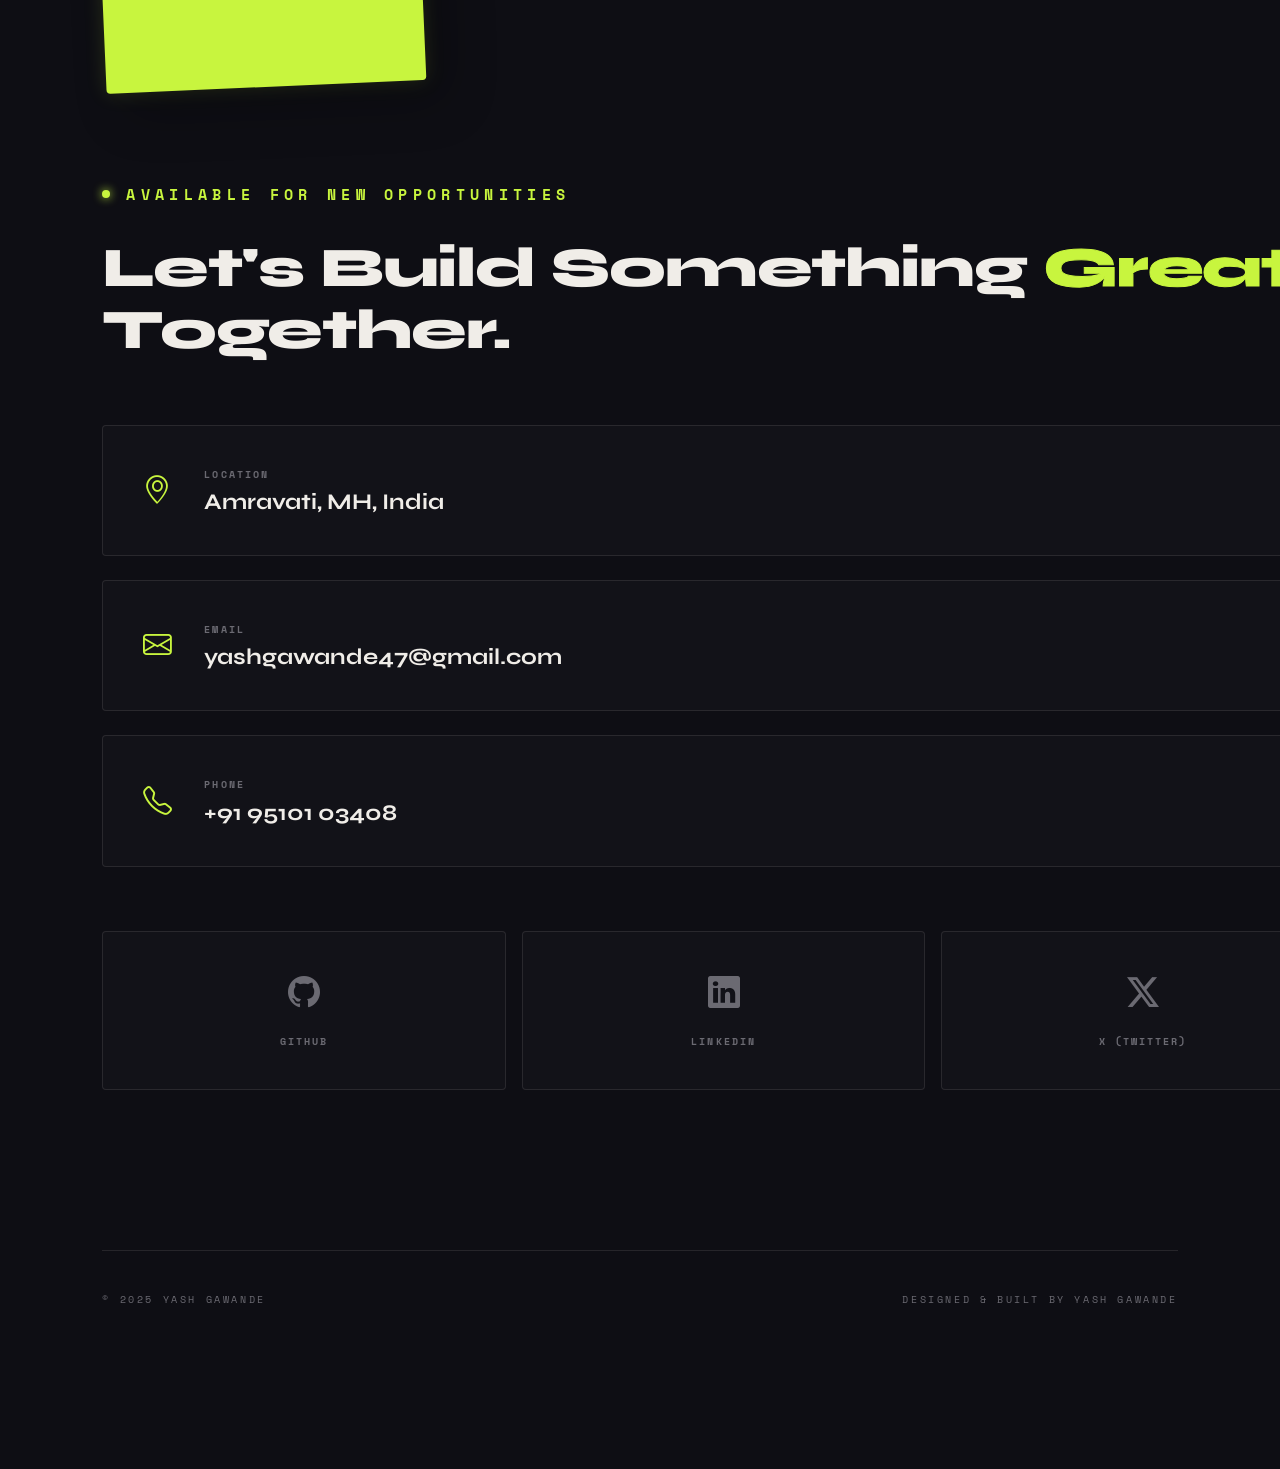
==== commit d0f7b6de: "Fixed favicon paths and added pro icon support" ====
--- a/index.html
+++ b/index.html
@@ -6,6 +6,8 @@
     <meta name="viewport" content="width=device-width,initial-scale=1" />
     <title>Yash Gawande — AI & Data Science</title>
     <link rel="icon" type="image/x-icon" href="assets/favicon.ico" />
+    <link rel="icon" type="image/png" sizes="32x32" href="assets/favicon-32x32.png" />
+    <link rel="apple-touch-icon" href="assets/apple-icon.png" />
 
     <!-- Fonts -->
     <link rel="preconnect" href="https://fonts.googleapis.com" />
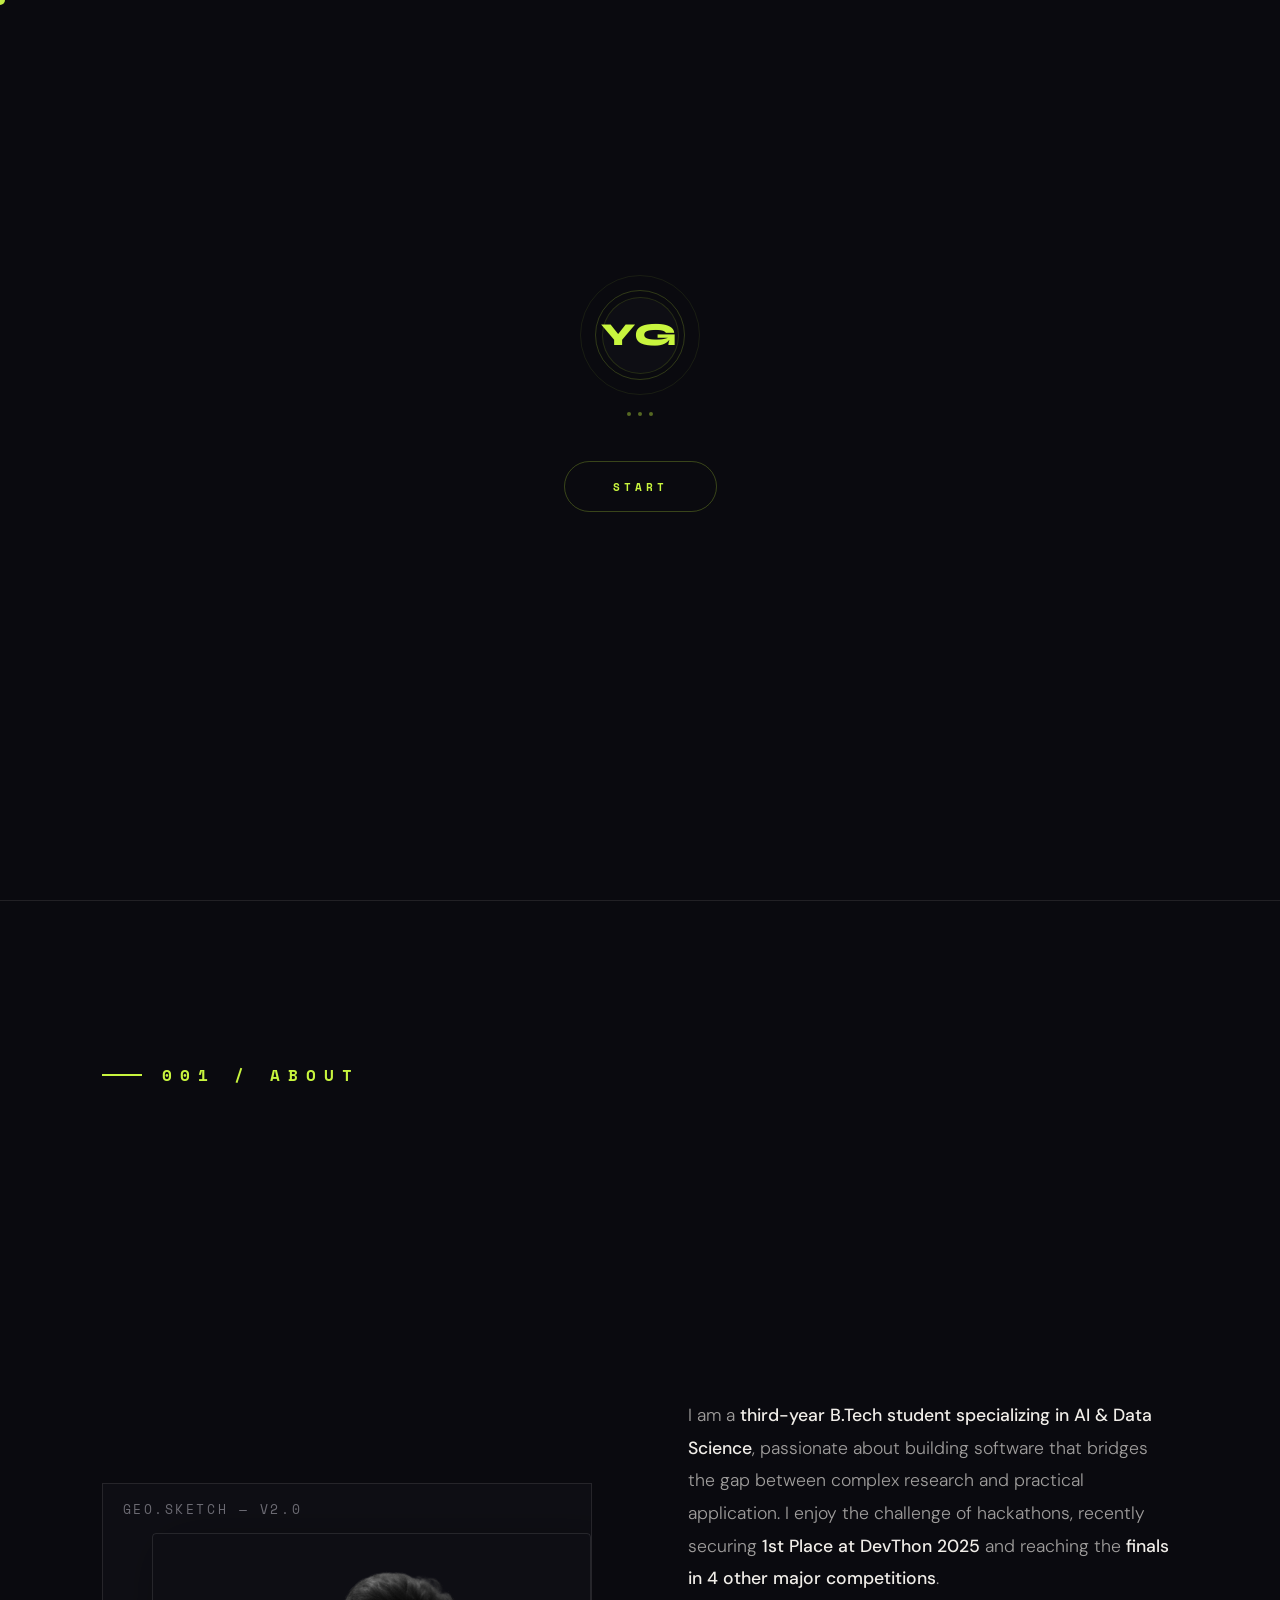
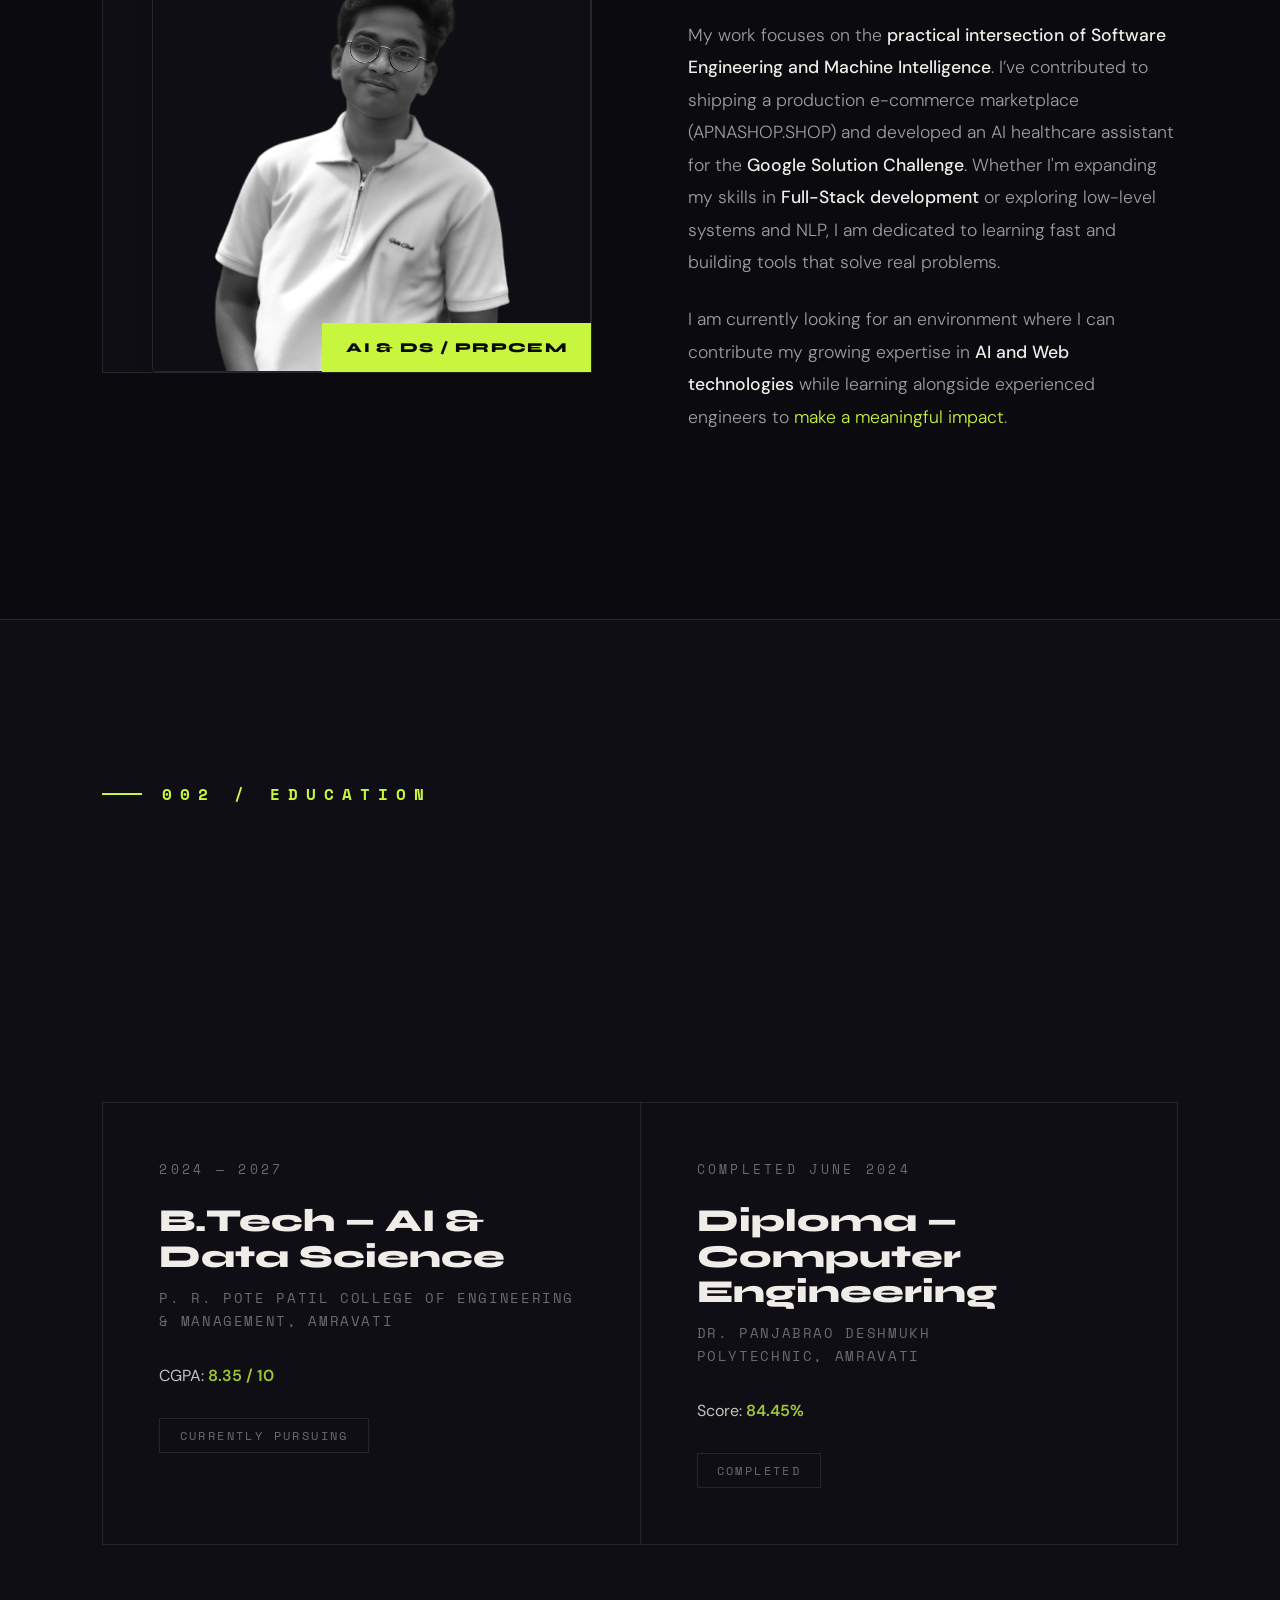
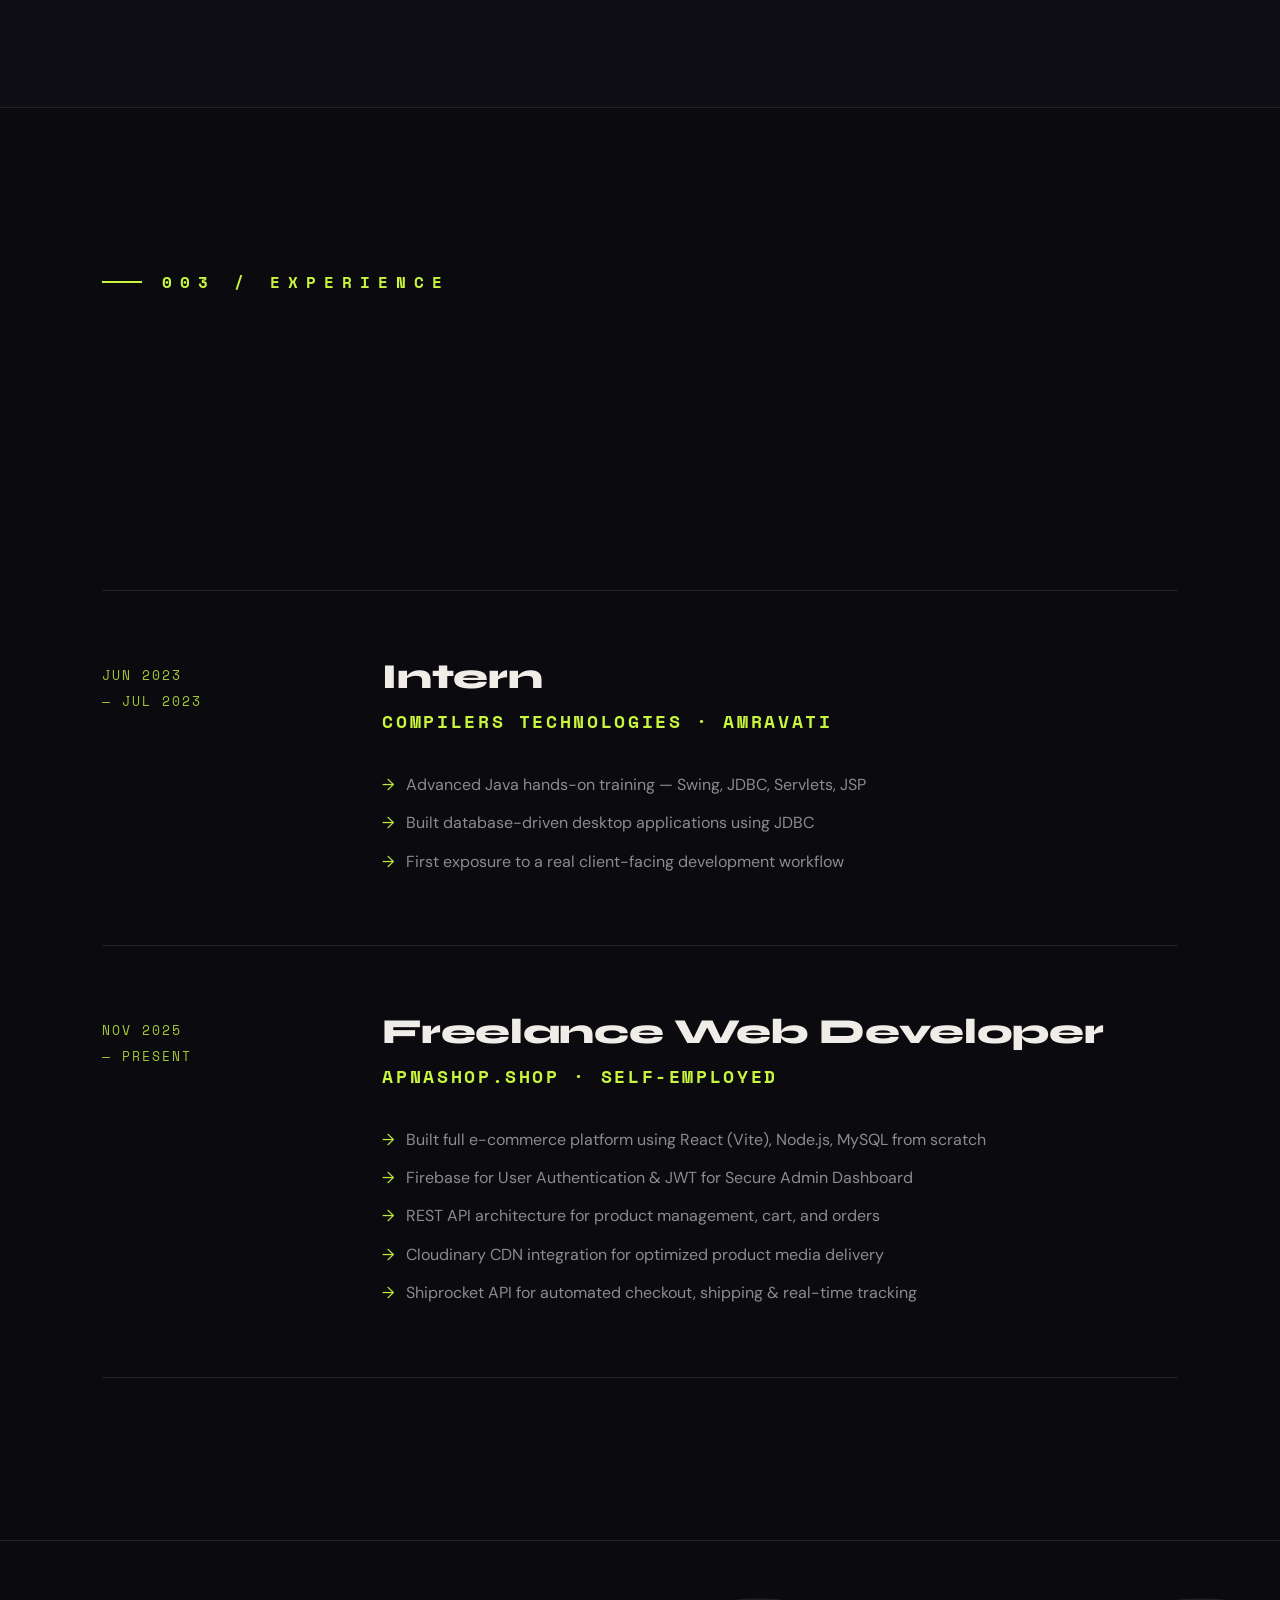
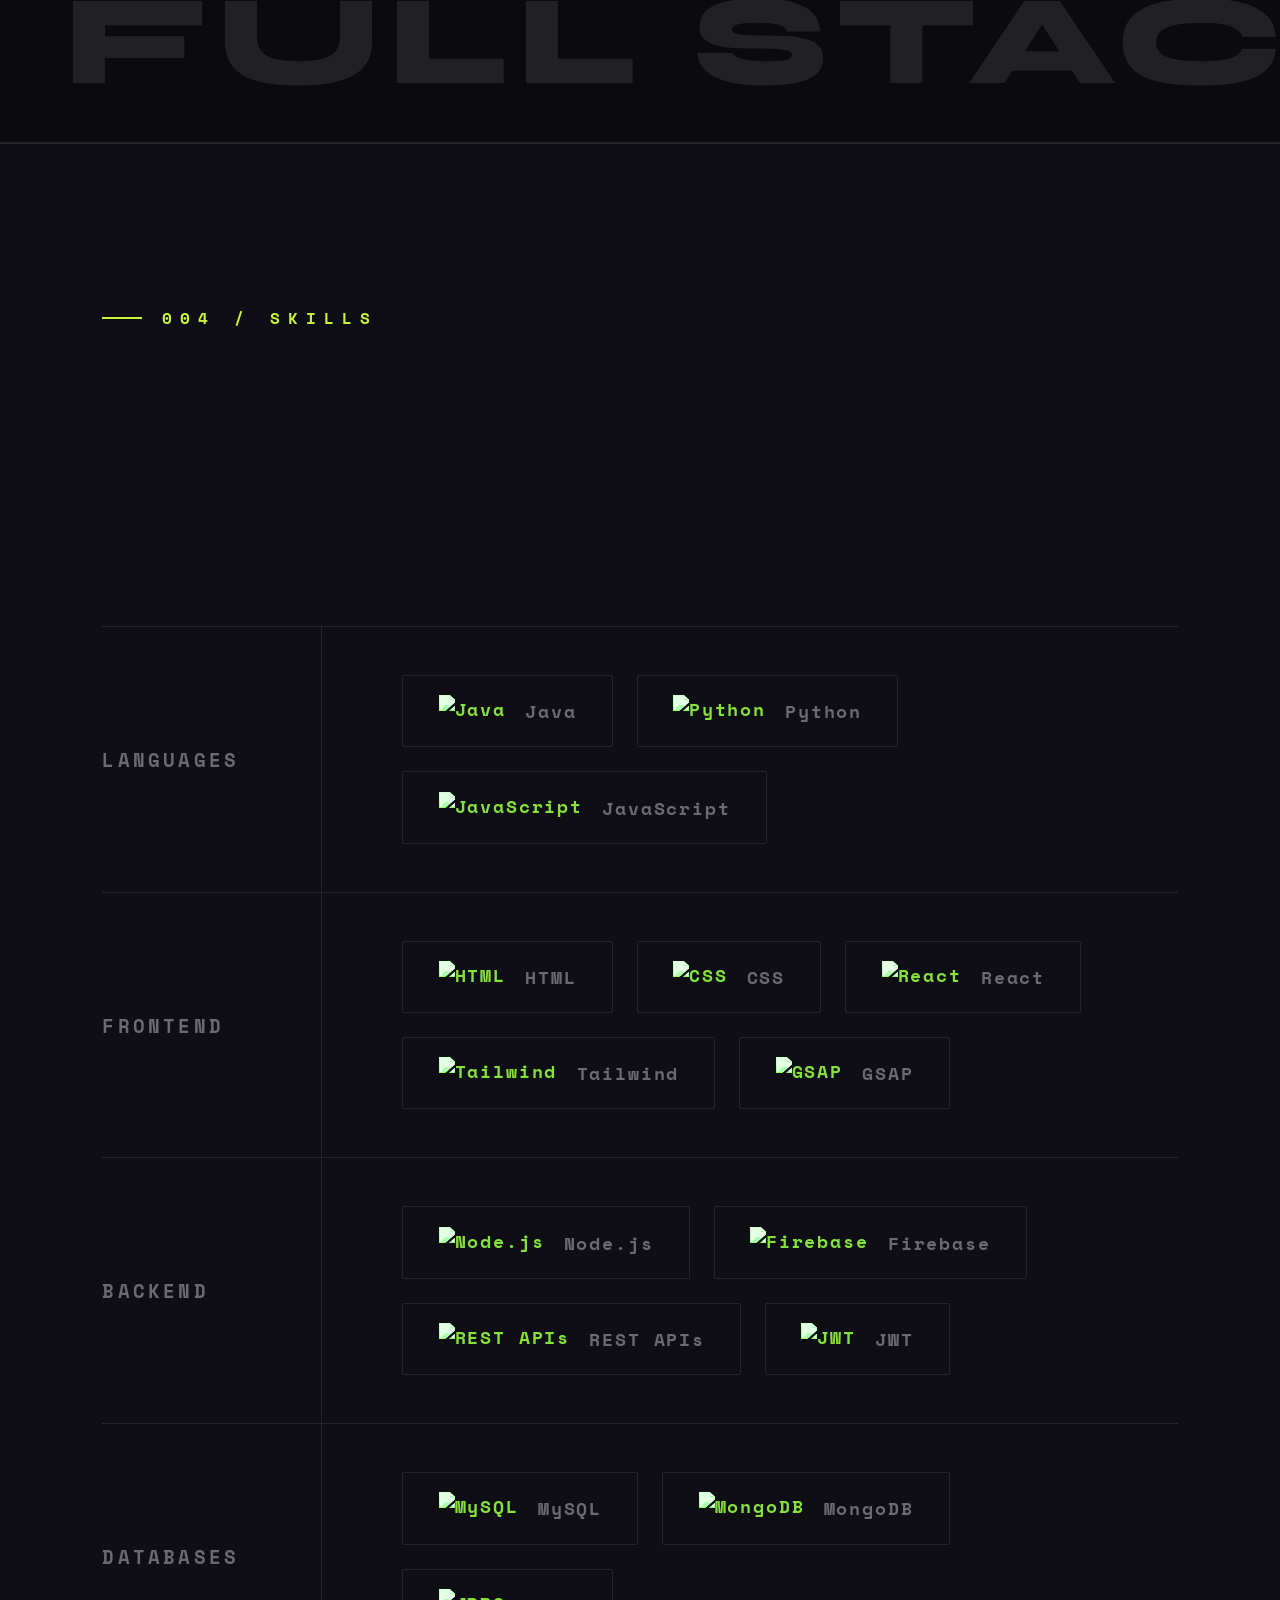
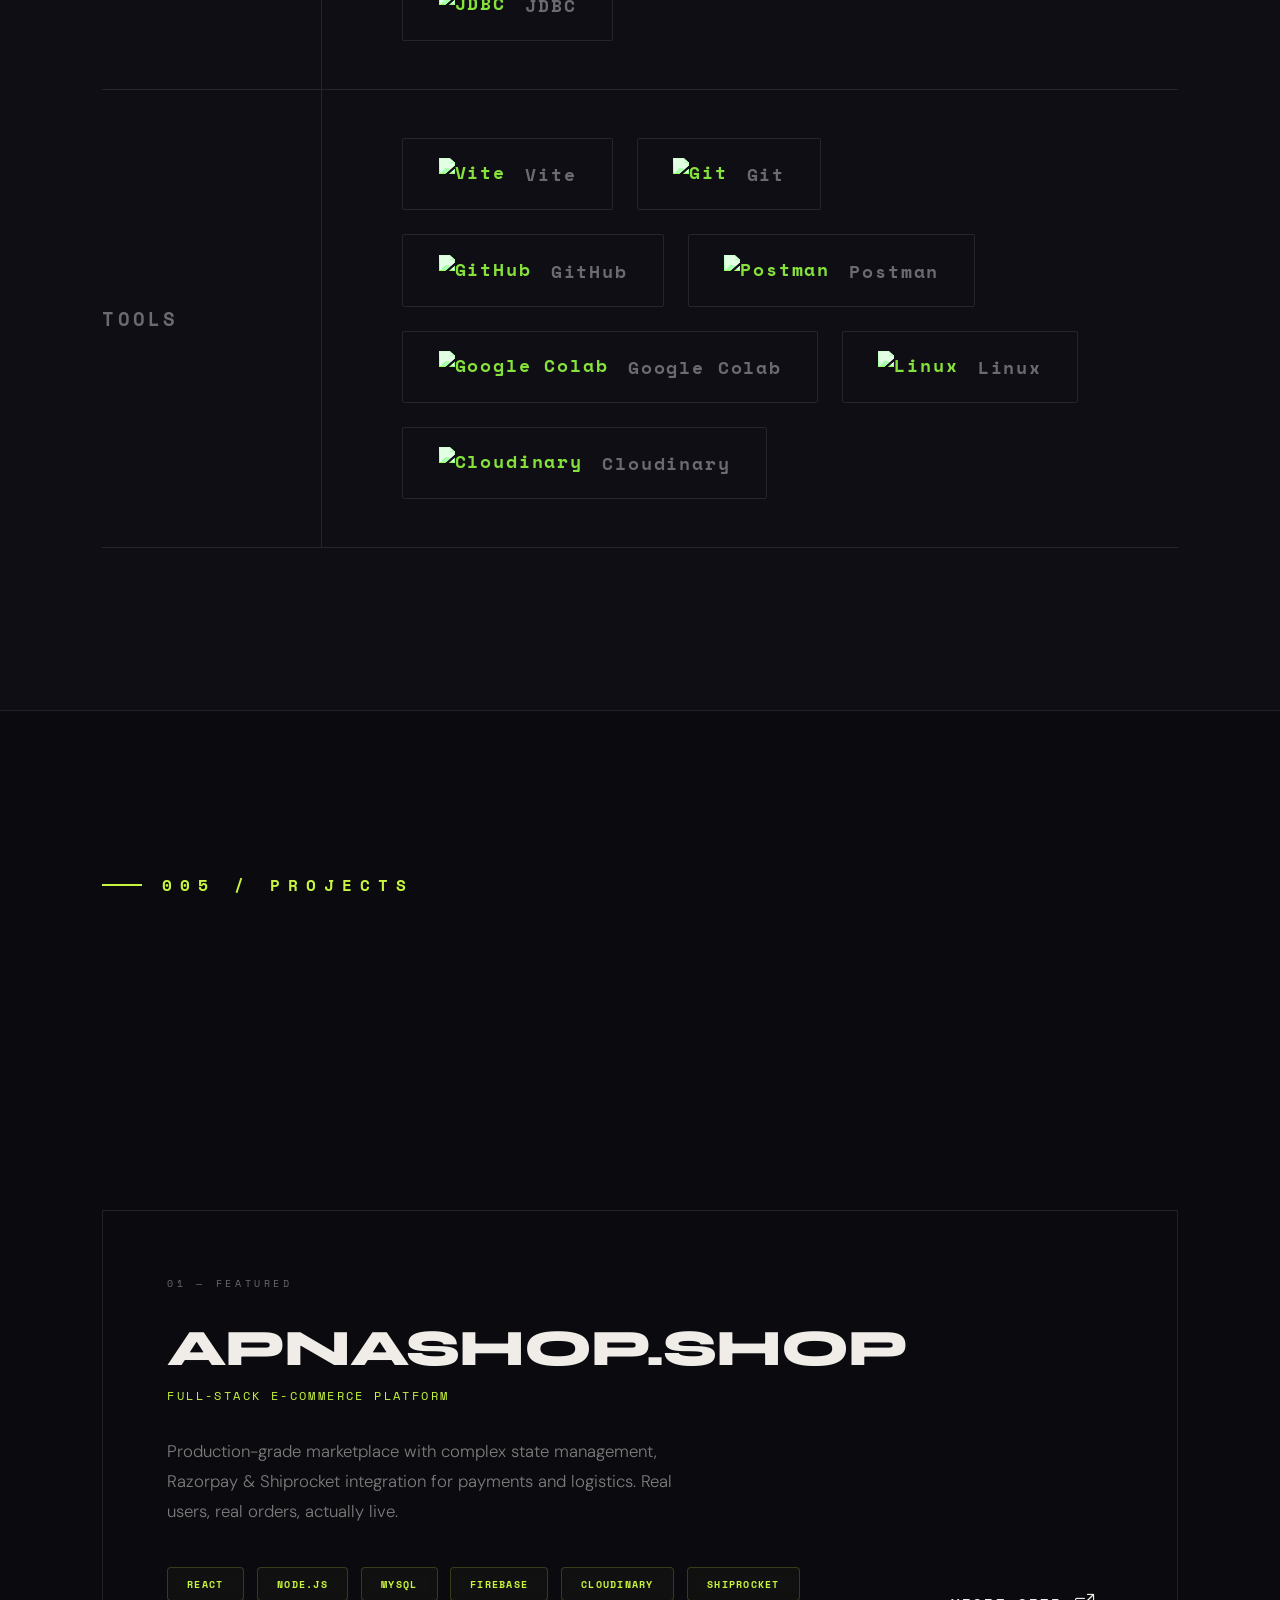
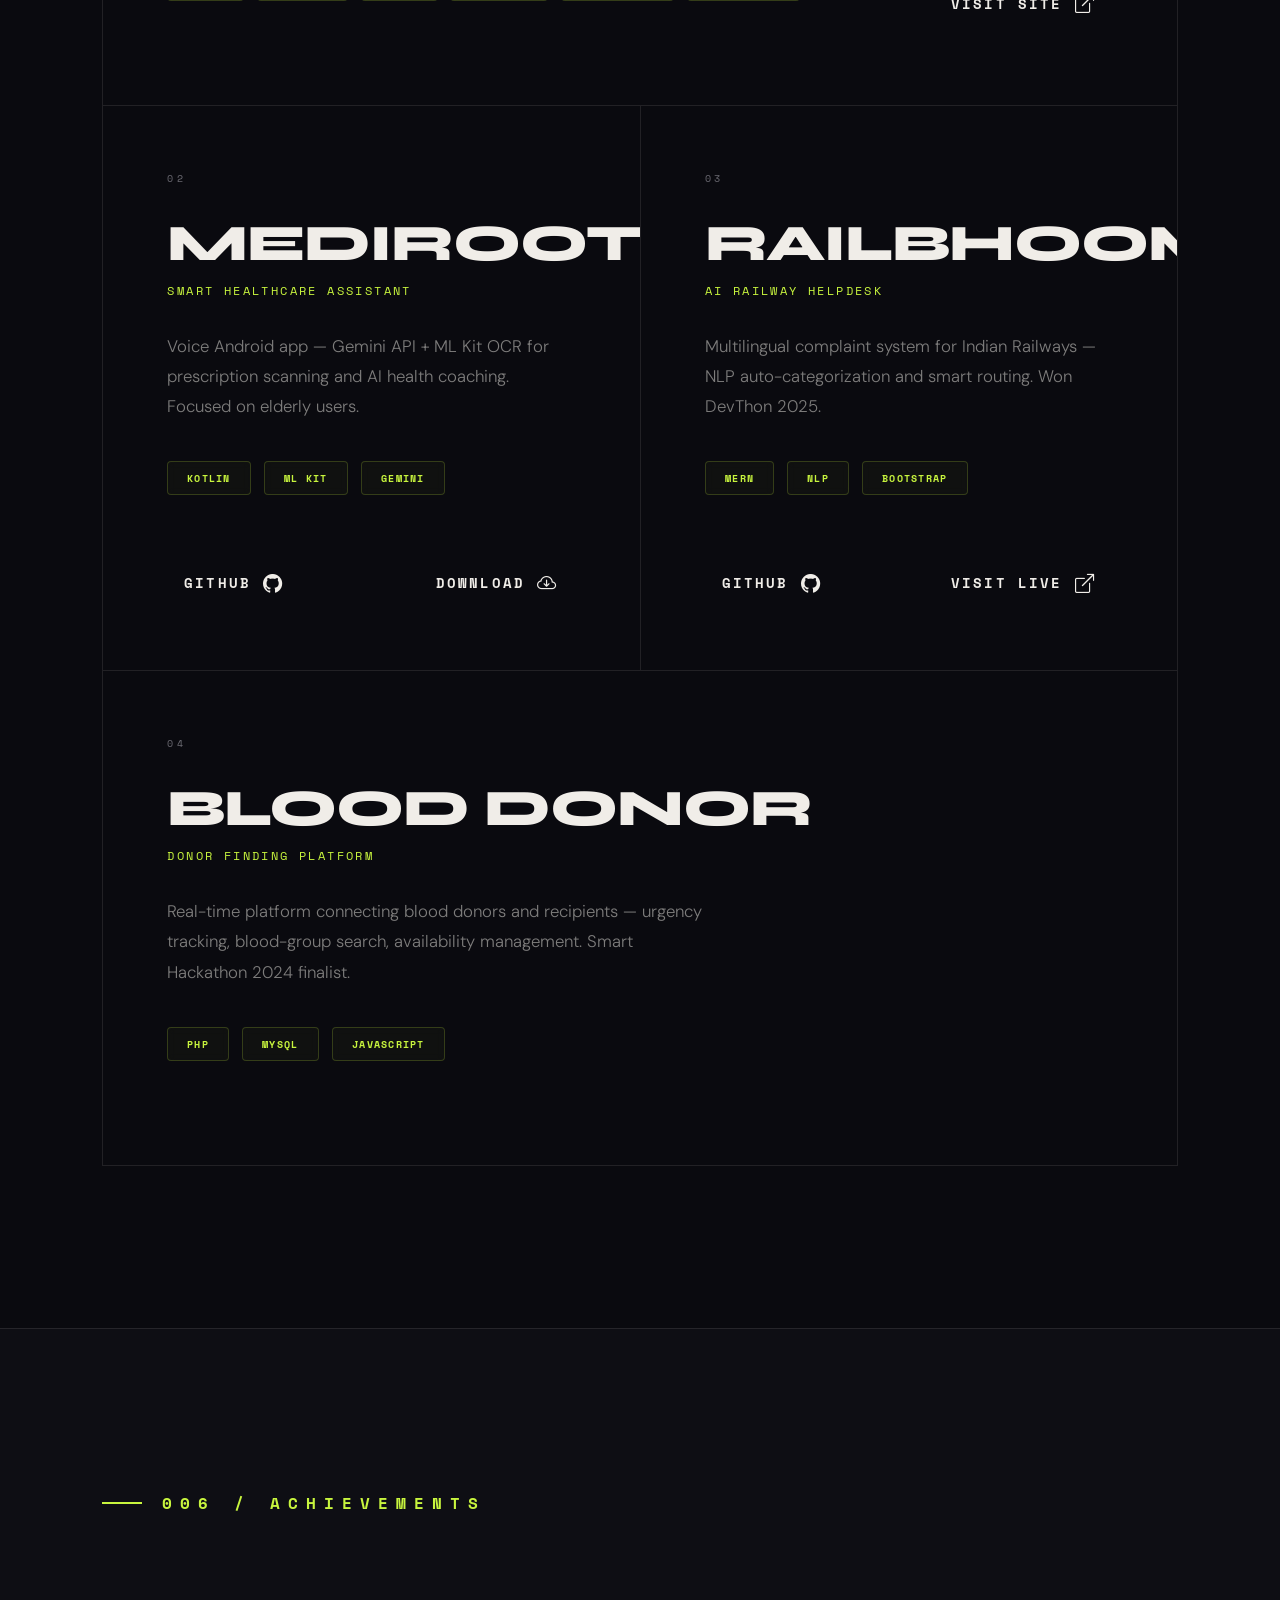
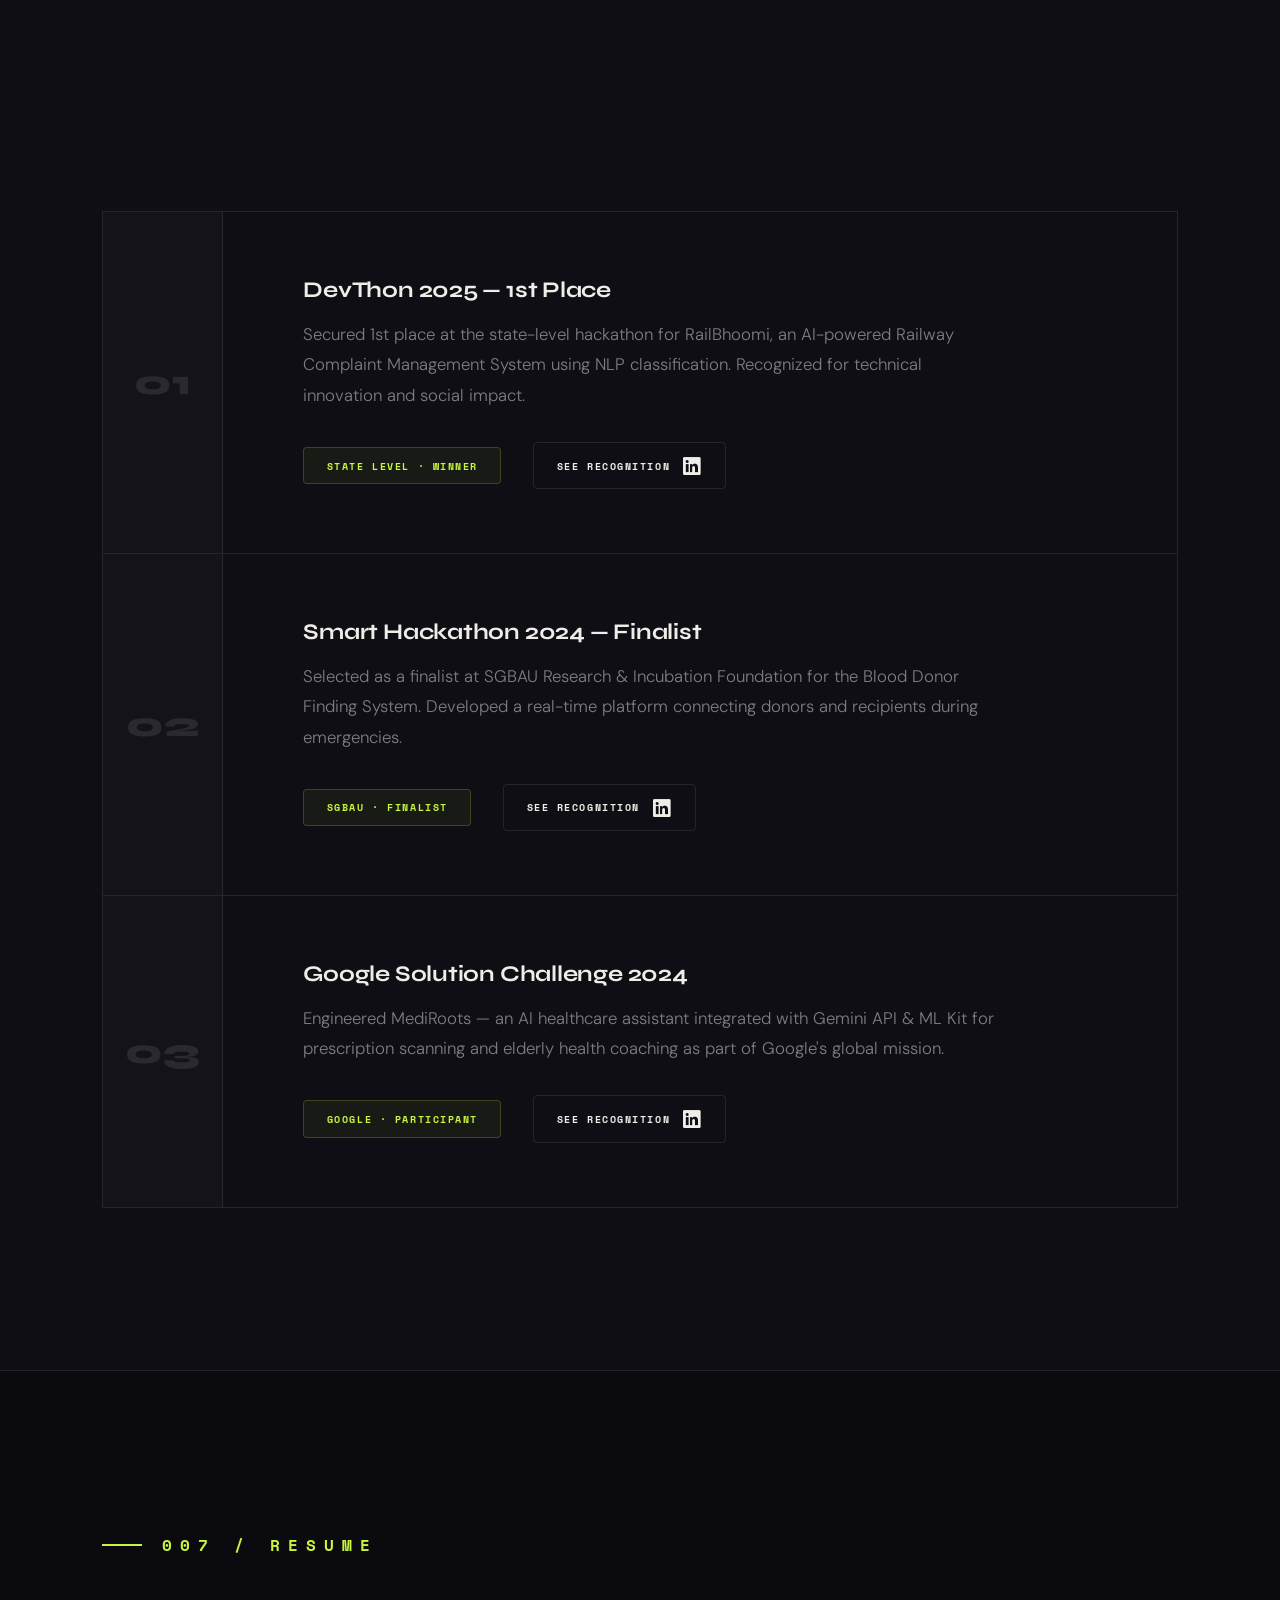
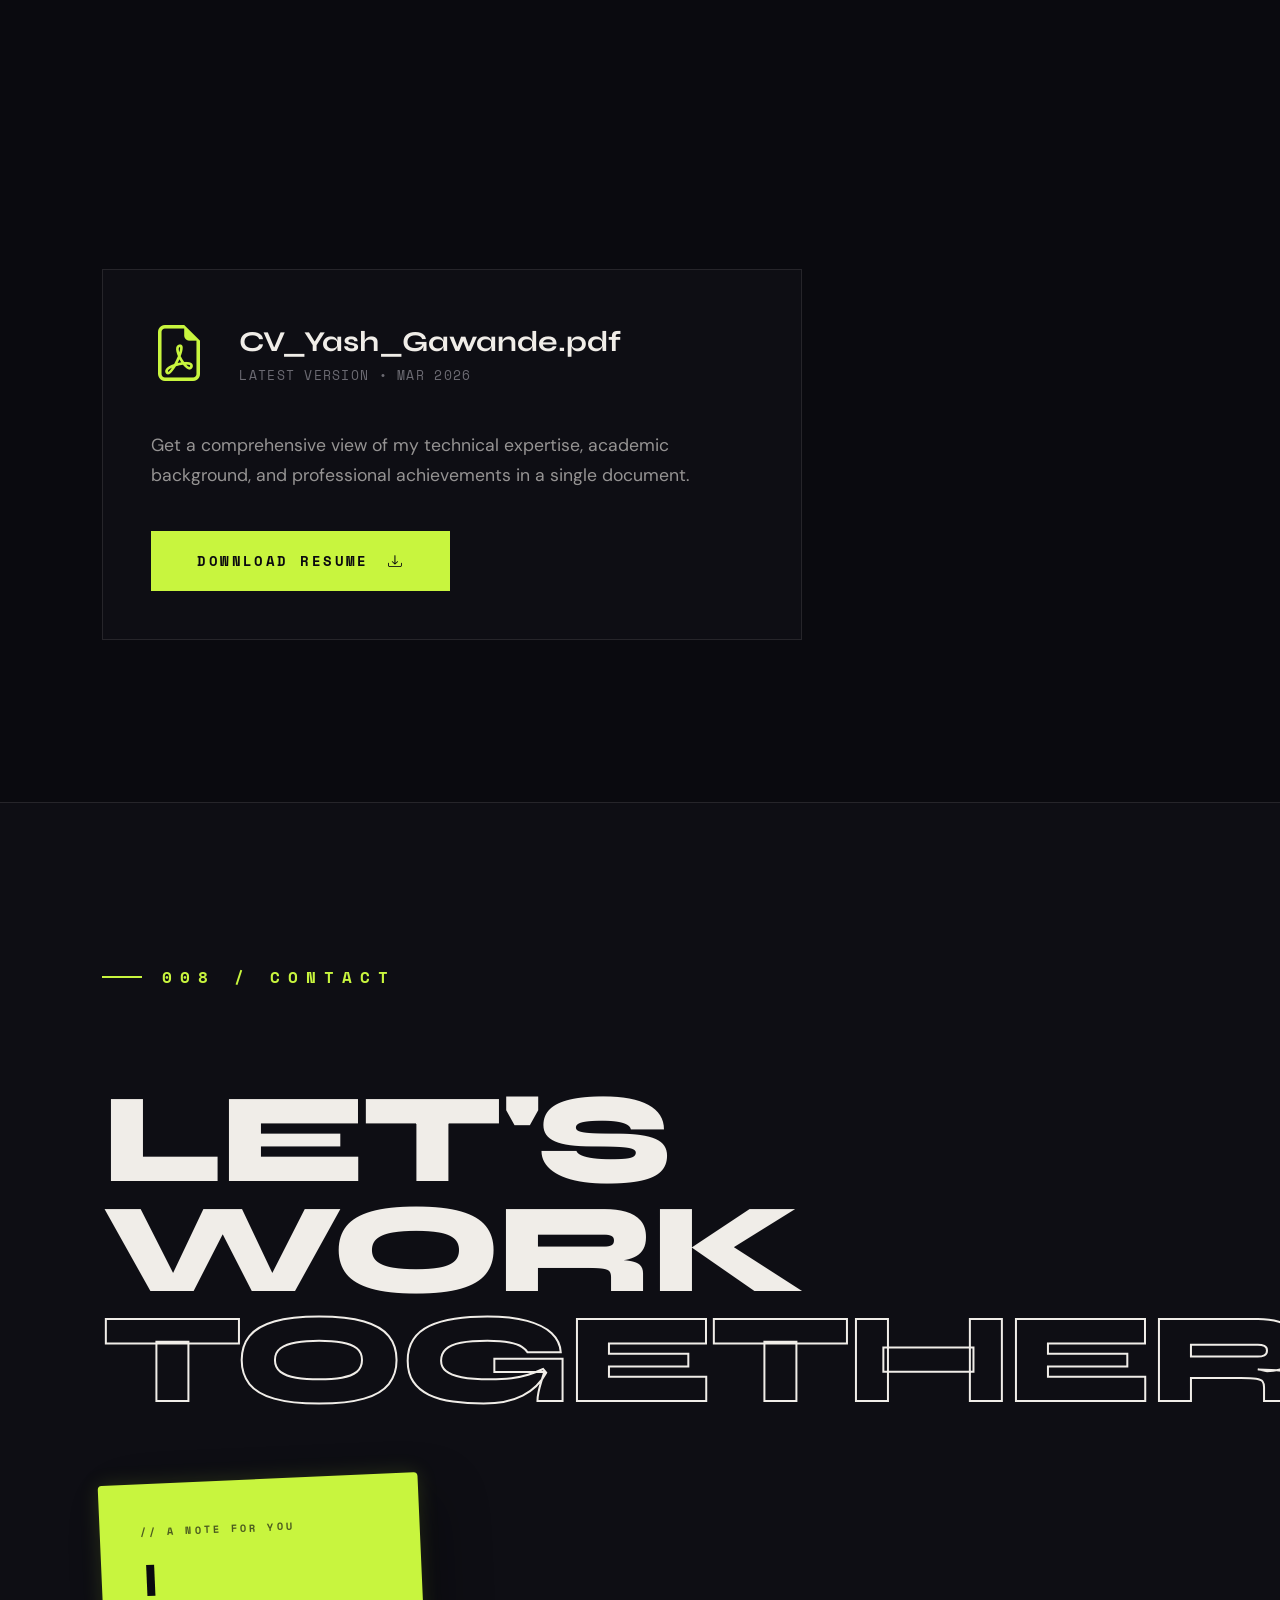
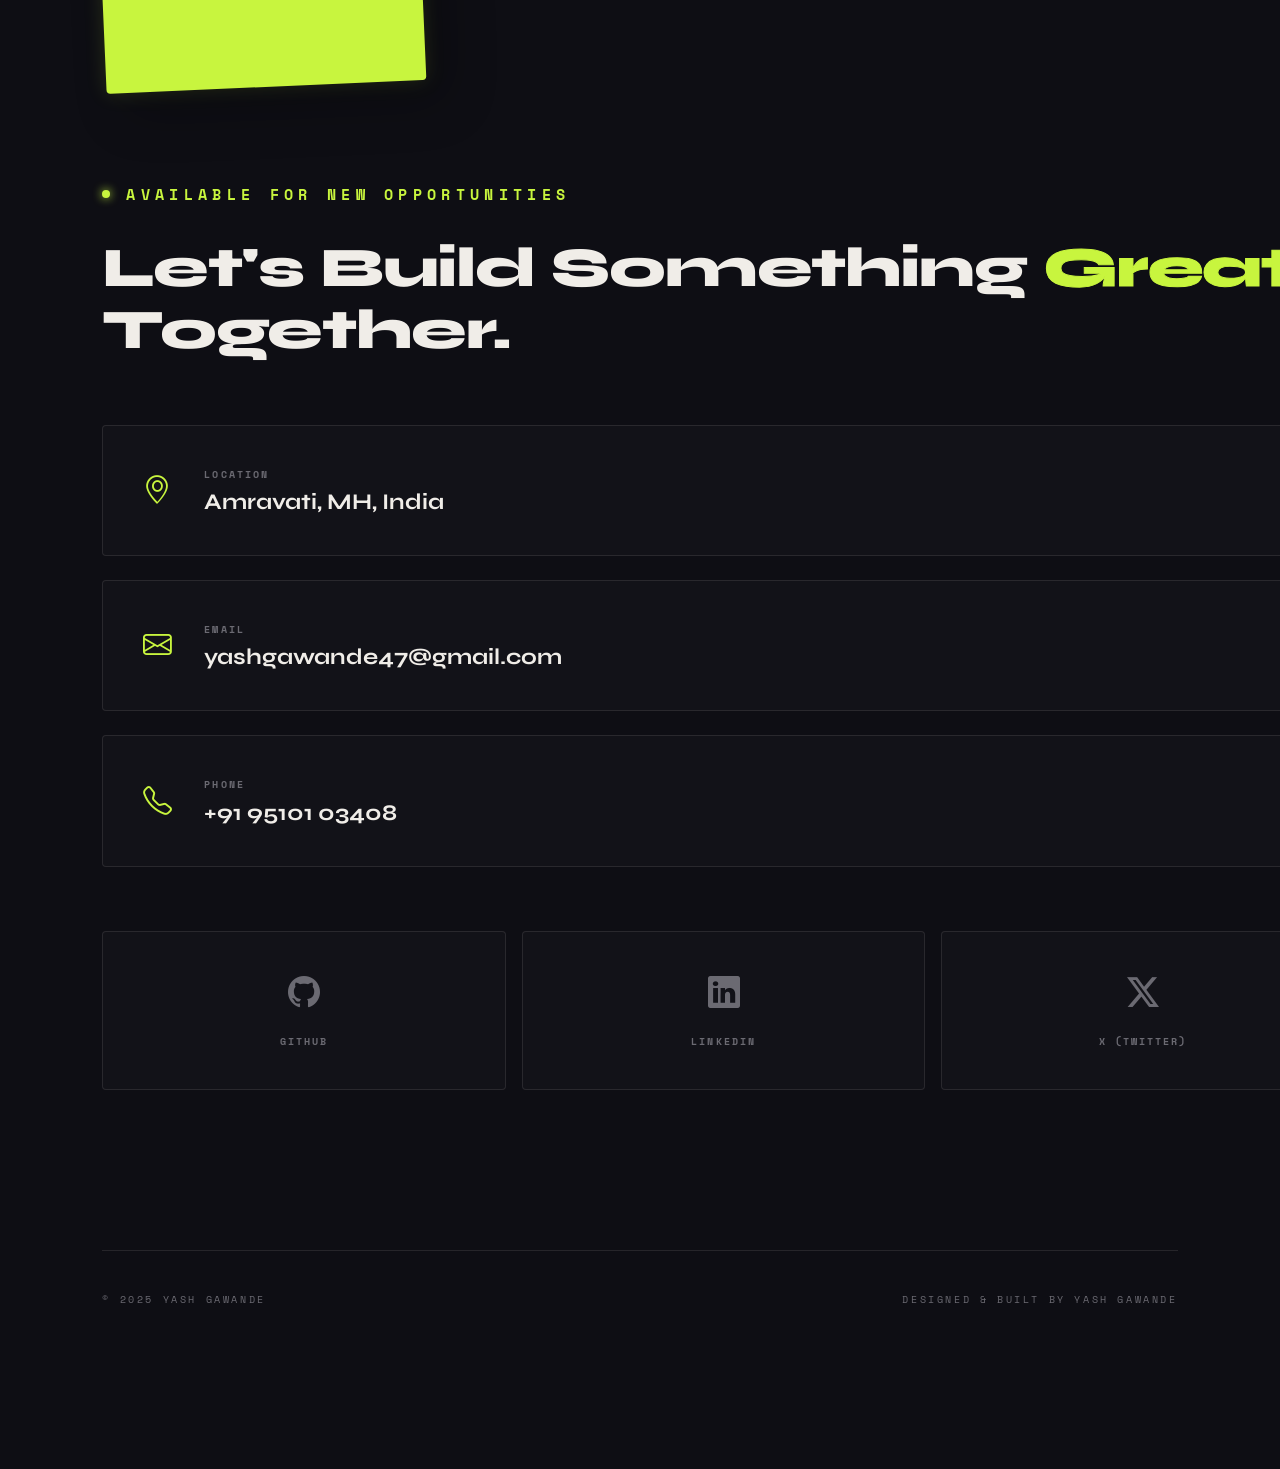
==== commit e9d626c3: "fix: replace blank favicon with proper YG. icon to fix Google Search display" ====
--- a/index.html
+++ b/index.html
@@ -4,10 +4,52 @@
 <head>
     <meta charset="UTF-8" />
     <meta name="viewport" content="width=device-width,initial-scale=1" />
+    <meta name="google-site-verification" content="cujH51EHWnO1iGiO-0iz9SWSpd3C5QmiJCSZS65hFwM" />
     <title>Yash Gawande — AI & Data Science</title>
+    <meta name="description" content="Yash Gawande – AI & Data Science Engineer at P.R. Pote Patil College. Expert Full-Stack Web Developer and Mobile App Designer building intelligent AI systems.">
+    <meta name="keywords" content="Yash Gawande, AI Developer, Web Designer, Mobile App Developer, Artificial Intelligence and Data Science, P.R. Pote Patil College of Engineering and Management, Amravati, Webdeveloper, Full-Stack Developer">
+    
+    <!-- Open Graph / Facebook -->
+    <meta property="og:type" content="website">
+    <meta property="og:url" content="https://yashgawande.pages.dev/">
+    <meta property="og:title" content="Yash Gawande — AI & Data Science Engineer">
+    <meta property="og:description" content="Full-Stack Developer and AI Enthusiast building modern, intelligent web and mobile applications.">
+    <meta property="og:image" content="https://yashgawande.pages.dev/assets/yashimage.png">
+
+    <!-- Twitter -->
+    <meta property="twitter:card" content="summary_large_image">
+    <meta property="twitter:url" content="https://yashgawande.pages.dev/">
+    <meta property="twitter:title" content="Yash Gawande — AI & Data Science Engineer">
+    <meta property="twitter:description" content="Full-Stack Developer and AI Enthusiast building modern, intelligent web and mobile applications.">
+    <meta property="twitter:image" content="https://yashgawande.pages.dev/assets/yashimage.png">
+
+    <!-- Structured Data -->
+    <script type="application/ld+json">
+    {
+      "@context": "https://schema.org",
+      "@type": "Person",
+      "name": "Yash Gawande",
+      "url": "https://yashgawande.pages.dev/",
+      "image": "https://yashgawande.pages.dev/assets/yashimage.png",
+      "jobTitle": "AI & Data Science Engineer, Full-Stack Developer, Web Development",
+      "worksFor": {
+        "@type": "EducationalOrganization",
+        "name": "P.R. Pote Patil College of Engineering and Management, Amravati"
+      },
+      "alumniOf": "P.R. Pote Patil College of Engineering and Management",
+      "sameAs": [
+        "https://linkedin.com/in/yash-g-4b0785229",
+        "https://github.com/ya5h8"
+      ],
+      "knowsAbout": ["Artificial Intelligence", "Data Science", "Web Development", "Mobile App Development", "UI/UX Design"]
+    }
+    </script>
+
+    <link rel="icon" type="image/png" sizes="32x32" href="assets/favicon-32x32.png" />
+    <link rel="icon" type="image/png" sizes="16x16" href="assets/favicon-32x32.png" />
     <link rel="icon" type="image/x-icon" href="assets/favicon.ico" />
-    <link rel="icon" type="image/png" sizes="32x32" href="assets/favicon-32x32.png" />
-    <link rel="apple-touch-icon" href="assets/apple-icon.png" />
+    <link rel="apple-touch-icon" sizes="180x180" href="assets/apple-icon.png" />
+    <link rel="shortcut icon" href="assets/favicon-32x32.png" />
 
     <!-- Fonts -->
     <link rel="preconnect" href="https://fonts.googleapis.com" />
@@ -52,7 +94,7 @@
     <!-- NAV -->
     <nav id="nav">
         <a href="#hero" class="n-logo">YG<span>.</span></a>
-        
+
         <!-- Hamburger Menu Toggle -->
         <button id="menu-toggle" class="menu-btn" aria-label="Open Menu">
             <span class="m-line"></span>
@@ -85,7 +127,8 @@
             <div class="m-overlay-info">
                 <p>Available for new opportunities</p>
                 <div class="m-socials">
-                    <a href="https://linkedin.com/in/yash-g-4b0785229" target="_blank"><i class="bi bi-linkedin"></i></a>
+                    <a href="https://linkedin.com/in/yash-g-4b0785229" target="_blank"><i
+                            class="bi bi-linkedin"></i></a>
                     <a href="https://github.com/ya5h8" target="_blank"><i class="bi bi-github"></i></a>
                 </div>
             </div>
@@ -97,7 +140,8 @@
         <canvas id="threeC"></canvas>
         <div class="h-inner">
             <div class="h-eyebrow">AI &amp; Data Science — Amravati, IN</div>
-            <div class="h-name">
+            <h1 class="h-name">
+                <span class="sr-only">Yash Gawande - AI Developer & Web Designer</span>
                 <span class="h-name-line"><span class="mask-wrap"><span
                             class="h-name-word mask-inner">HELLO</span></span></span>
                 <span class="h-name-line"><span class="mask-wrap"><span
@@ -105,11 +149,11 @@
                             class="h-name-word mask-inner red">,</span></span></span>
                 <span class="h-name-line"><span class="mask-wrap"><span class="h-name-word mask-inner"
                             style="font-size:.52em;font-weight:300;color:var(--mid)">I'm Yash.</span></span></span>
-            </div>
+            </h1>
             <p class="h-role">Full-Stack Dev / <b>AI Enthusiast</b> / Builder</p>
             <div class="h-btns">
                 <a href="#projects" class="btn-blk">See My Work</a>
-                <a href="assets/YashGawandeResume.pdf" target="_blank" rel="noopener noreferrer" class="btn-cv"><i
+                <a href="assets/YashGawandeResumePDF.pdf" target="_blank" rel="noopener noreferrer" class="btn-cv"><i
                         class="bi bi-file-earmark-pdf"></i> Resume</a>
                 <a href="#contact" class="btn-out">Get In Touch</a>
             </div>
@@ -130,16 +174,16 @@
     <!-- ABOUT -->
     <section id="about" class="s-wrap">
         <div class="s-label">001 / About</div>
-        <div class="s-title">
+        <h2 class="s-title">
             <span class="s-title-line"><span class="mask-wrap"><span
                         class="s-title-word mask-inner">Who</span></span></span>
             <span class="s-title-line"><span class="mask-wrap"><span class="s-title-word mask-inner">I
                         Am.</span></span></span>
-        </div>
+        </h2>
         <div class="about-grid">
             <div class="geo-wrap" data-scroll-reveal>
                 <div class="geo-label">geo.sketch — v2.0</div>
-                <img src="assets/yashimage.png" class="geo-profile" alt="Yash Gawande" loading="lazy">
+                <img src="assets/yashimage.png" class="geo-profile" alt="Yash Gawande - AI Developer & Web Designer" loading="lazy">
                 <canvas id="geo-canvas"></canvas>
                 <div class="geo-stamp">AI &amp; DS / PRPCEM</div>
             </div>
@@ -495,7 +539,7 @@
                 <div class="cv-body">
                     <p>Get a comprehensive view of my technical expertise, academic background, and professional
                         achievements in a single document.</p>
-                    <a href="assets/YashGawandeResume.pdf" target="_blank" rel="noopener noreferrer"
+                    <a href="assets/YashGawandeResumePDF.pdf" target="_blank" rel="noopener noreferrer"
                         class="btn-blk cv-btn">
                         <span>Download Resume</span>
                         <i class="bi bi-download"></i>
--- a/style.css
+++ b/style.css
@@ -21,6 +21,18 @@
   box-sizing: border-box;
   margin: 0;
   padding: 0;
+}
+
+.sr-only {
+  position: absolute;
+  width: 1px;
+  height: 1px;
+  padding: 0;
+  margin: -1px;
+  overflow: hidden;
+  clip: rect(0, 0, 0, 0);
+  white-space: nowrap;
+  border: 0;
 }
 
 html {
@@ -374,8 +386,15 @@
   transition: all .4s cubic-bezier(.4, 0, .2, 1);
 }
 
-.menu-btn.active .m-line:nth-child(1) { transform: translateY(4px) rotate(45deg); width: 100%; }
-.menu-btn.active .m-line:nth-child(2) { transform: translateY(-4px) rotate(-45deg); width: 100%; }
+.menu-btn.active .m-line:nth-child(1) {
+  transform: translateY(4px) rotate(45deg);
+  width: 100%;
+}
+
+.menu-btn.active .m-line:nth-child(2) {
+  transform: translateY(-4px) rotate(-45deg);
+  width: 100%;
+}
 
 #m-overlay {
   position: fixed;
@@ -441,13 +460,27 @@
   font-size: 1.5rem;
 }
 
-.m-socials a { color: var(--ink); transition: color .3s; }
-.m-socials a:hover { color: var(--acc); }
+.m-socials a {
+  color: var(--ink);
+  transition: color .3s;
+}
+
+.m-socials a:hover {
+  color: var(--acc);
+}
 
 @media(max-width:900px) {
-  .menu-btn { display: flex; }
-  .n-links { display: none; }
-  nav { padding: 1.5rem 6vw; }
+  .menu-btn {
+    display: flex;
+  }
+
+  .n-links {
+    display: none;
+  }
+
+  nav {
+    padding: 1.5rem 6vw;
+  }
 }
 
 /* ── HERO ── */
@@ -1861,53 +1894,73 @@
 }
 
 @media(max-width:768px) {
-  #dot, #prog { display: none !important; }
-  body, a, button { cursor: auto !important; }
-  
-  #hero { 
-    padding: 12vh 6vw 4vh; 
-    justify-content: space-between; 
+
+  #dot,
+  #prog {
+    display: none !important;
+  }
+
+  body,
+  a,
+  button {
+    cursor: auto !important;
+  }
+
+  #hero {
+    padding: 12vh 6vw 4vh;
+    justify-content: space-between;
     align-items: flex-start;
     min-height: 100svh;
     display: flex;
     flex-direction: column;
   }
-  .h-inner { 
-    margin: 0; 
+
+  .h-inner {
+    margin: 0;
     width: 100%;
     display: flex;
     flex-direction: column;
     justify-content: center;
     flex-grow: 1;
   }
-  .h-eyebrow { font-size: 0.75rem; margin-bottom: 2.5vh; }
-  .h-name { 
-    font-size: clamp(3.8rem, 16vw, 6.5rem); 
+
+  .h-eyebrow {
+    font-size: 0.75rem;
+    margin-bottom: 2.5vh;
+  }
+
+  .h-name {
+    font-size: clamp(3.8rem, 16vw, 6.5rem);
     line-height: 0.82;
-    margin-bottom: 3.5vh; 
-  }
-  .h-role { 
-    font-size: 0.85rem; 
+    margin-bottom: 3.5vh;
+  }
+
+  .h-role {
+    font-size: 0.85rem;
     line-height: 1.6;
-    margin-bottom: 5vh; 
+    margin-bottom: 5vh;
     max-width: 90%;
   }
-  .h-btns { 
-    flex-direction: column; 
-    gap: 1rem; 
-    margin-bottom: 0; 
-    width: 100%; 
-  }
-  .btn-blk, .btn-out, .btn-cv { 
-    width: 100%; 
-    text-align: center; 
-    justify-content: center; 
+
+  .h-btns {
+    flex-direction: column;
+    gap: 1rem;
+    margin-bottom: 0;
+    width: 100%;
+  }
+
+  .btn-blk,
+  .btn-out,
+  .btn-cv {
+    width: 100%;
+    text-align: center;
+    justify-content: center;
     padding: 1.3rem;
     font-size: 0.95rem;
   }
-  
-  .h-corner { 
-    position: relative; 
+
+  .h-corner {
+    position: relative;
     top: auto;
     right: auto;
     width: 100%;
@@ -1918,15 +1971,16 @@
     display: block;
     z-index: 5;
   }
-  
-  .h-corner p { 
-    display: block; 
+
+  .h-corner p {
+    display: block;
     line-height: 2.2;
     font-size: 0.72rem;
     color: var(--mid);
     letter-spacing: 0.12em;
   }
-  .h-corner p:first-child { 
+
+  .h-corner p:first-child {
     display: inline-flex;
     align-items: center;
     gap: 0.6rem;
@@ -1942,25 +1996,69 @@
     text-transform: uppercase;
   }
 
-  .scroll-hint { display: none; }
-  
-  .s-wrap { padding: 12vh 6vw; }
-  .s-title { font-size: clamp(3rem, 12vw, 5rem); }
-  
-  .about-grid { gap: 4rem; }
-  .a-stats { grid-template-columns: 1fr; }
-  .a-st { padding: 2.5rem 0; text-align: left; }
-  
-  .edu-grid { grid-template-columns: 1fr; }
-  .edu-card { padding: 3rem 0; border-right: none; }
-  
-  .sk-row { grid-template-columns: 1fr; }
-  .sk-cat { border-right: none; border-bottom: 1px solid var(--rule); padding: 2rem 0; }
-  .sk-pills { padding: 2.5rem 0; gap: 1rem; }
-  .pill { width: 100%; justify-content: space-between; padding: 1.5rem; font-size: 1.2rem; }
-  
-  .contact-grid { gap: 5rem; }
-  .contact-left h2 { font-size: clamp(4rem, 15vw, 6.5rem); }
+  .scroll-hint {
+    display: none;
+  }
+
+  .s-wrap {
+    padding: 12vh 6vw;
+  }
+
+  .s-title {
+    font-size: clamp(3rem, 12vw, 5rem);
+  }
+
+  .about-grid {
+    gap: 4rem;
+  }
+
+  .a-stats {
+    grid-template-columns: 1fr;
+  }
+
+  .a-st {
+    padding: 2.5rem 0;
+    text-align: left;
+  }
+
+  .edu-grid {
+    grid-template-columns: 1fr;
+  }
+
+  .edu-card {
+    padding: 3rem 0;
+    border-right: none;
+  }
+
+  .sk-row {
+    grid-template-columns: 1fr;
+  }
+
+  .sk-cat {
+    border-right: none;
+    border-bottom: 1px solid var(--rule);
+    padding: 2rem 0;
+  }
+
+  .sk-pills {
+    padding: 2.5rem 0;
+    gap: 1rem;
+  }
+
+  .pill {
+    width: 100%;
+    justify-content: space-between;
+    padding: 1.5rem;
+    font-size: 1.2rem;
+  }
+
+  .contact-grid {
+    gap: 5rem;
+  }
+
+  .contact-left h2 {
+    font-size: clamp(4rem, 15vw, 6.5rem);
+  }
 }
 
 /* ── HORIZONTAL SCROLL TEXT ── */
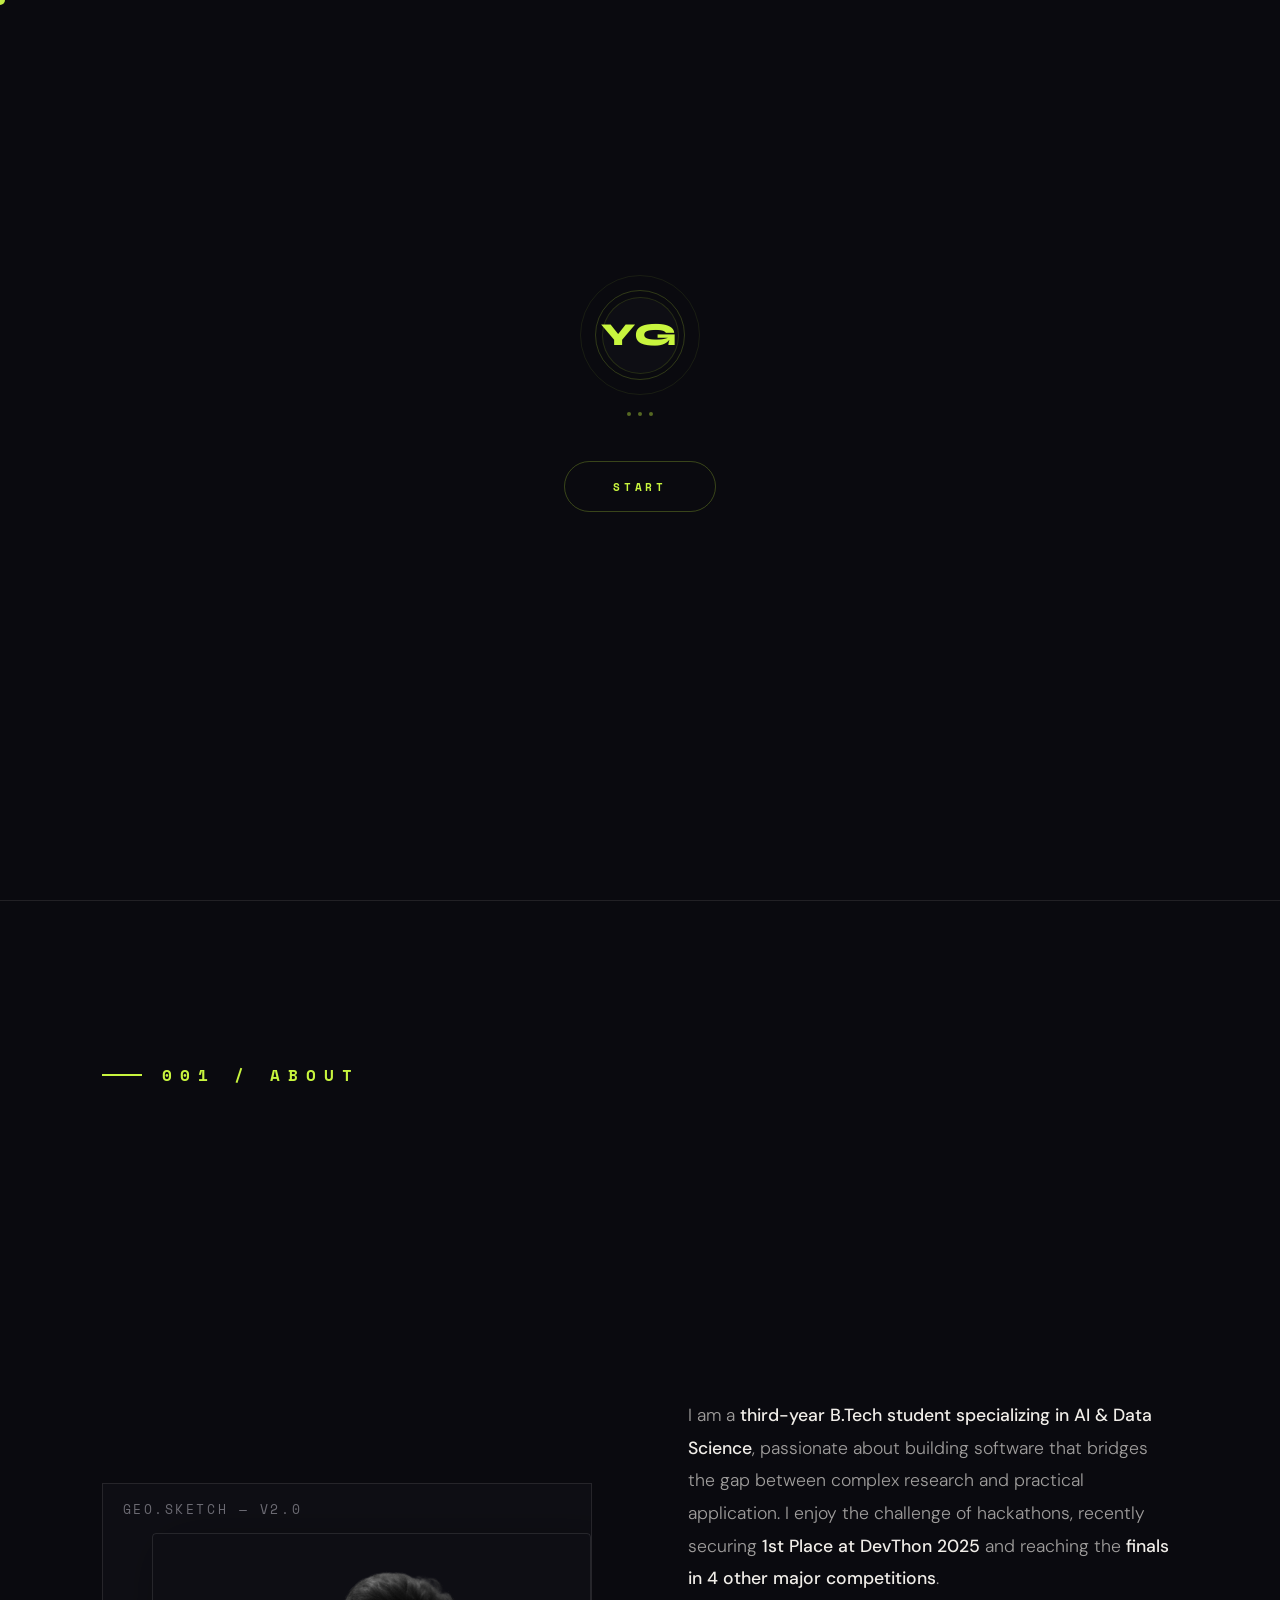
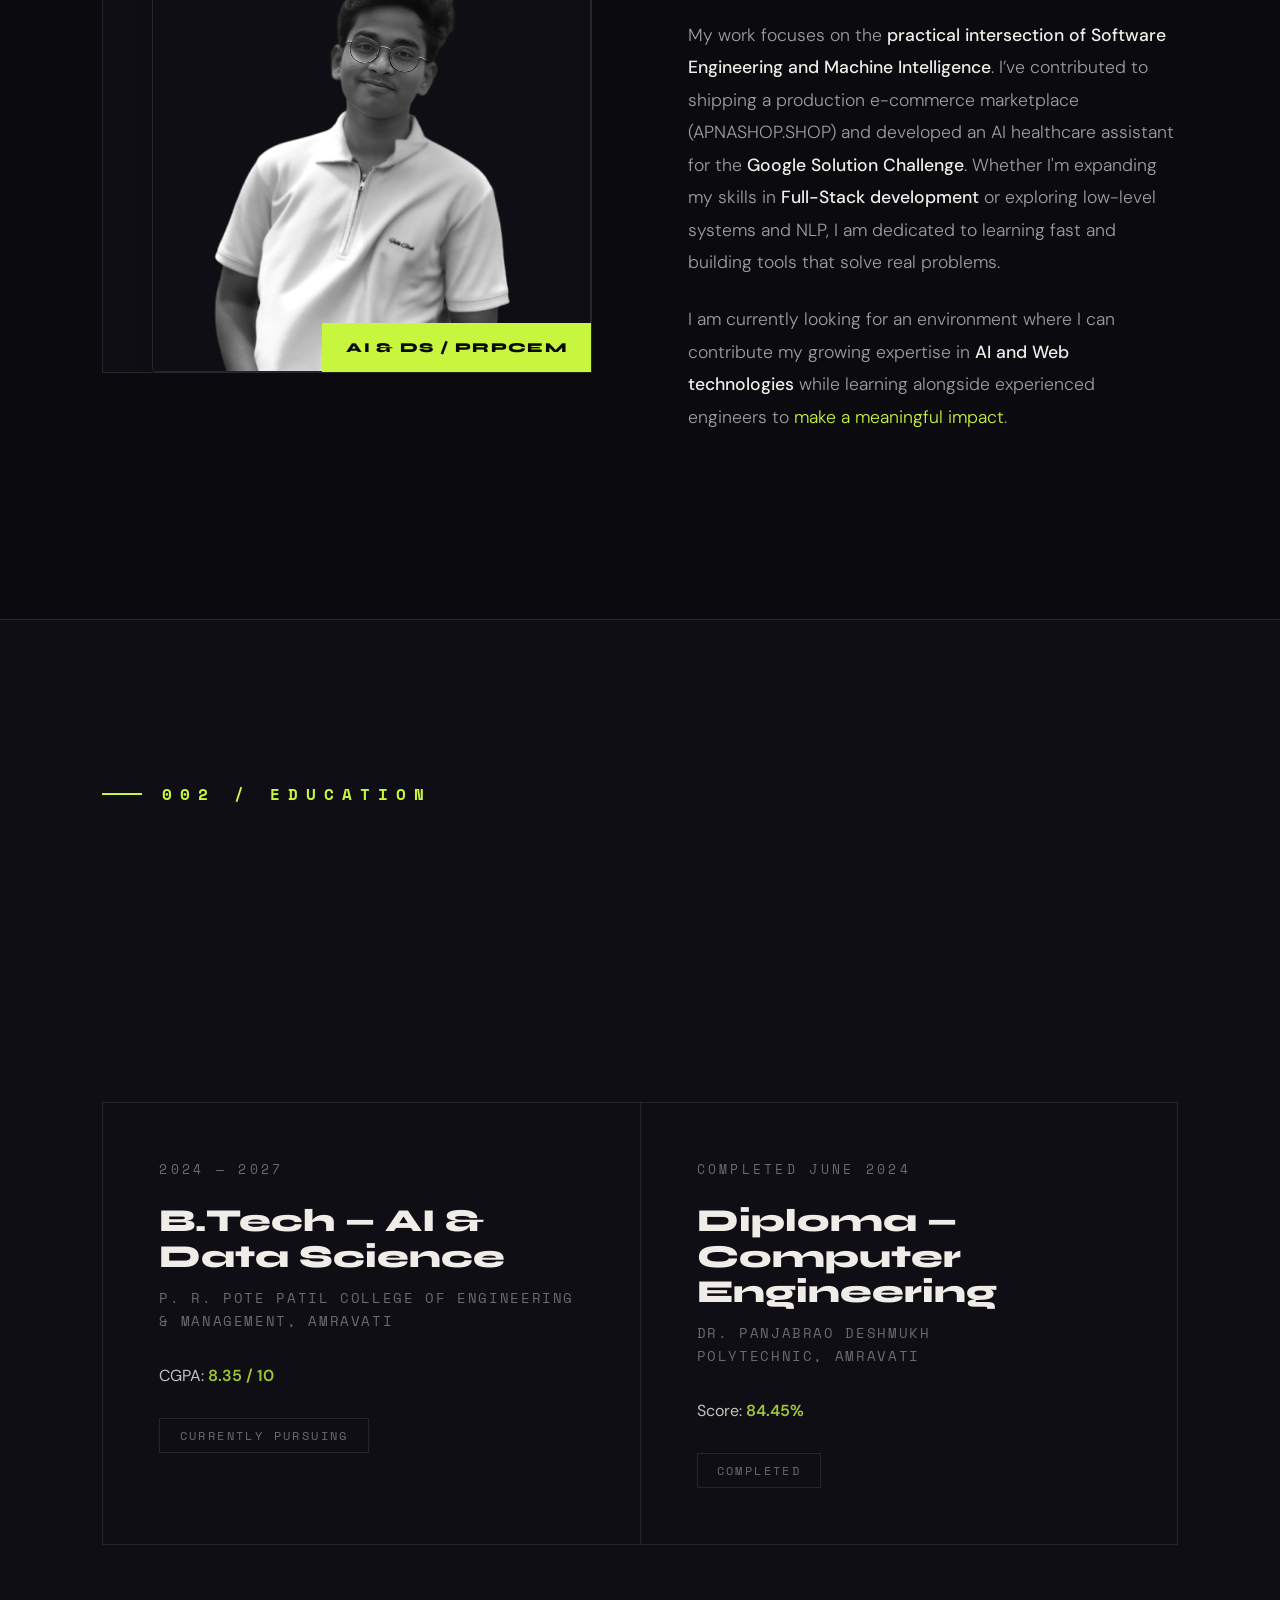
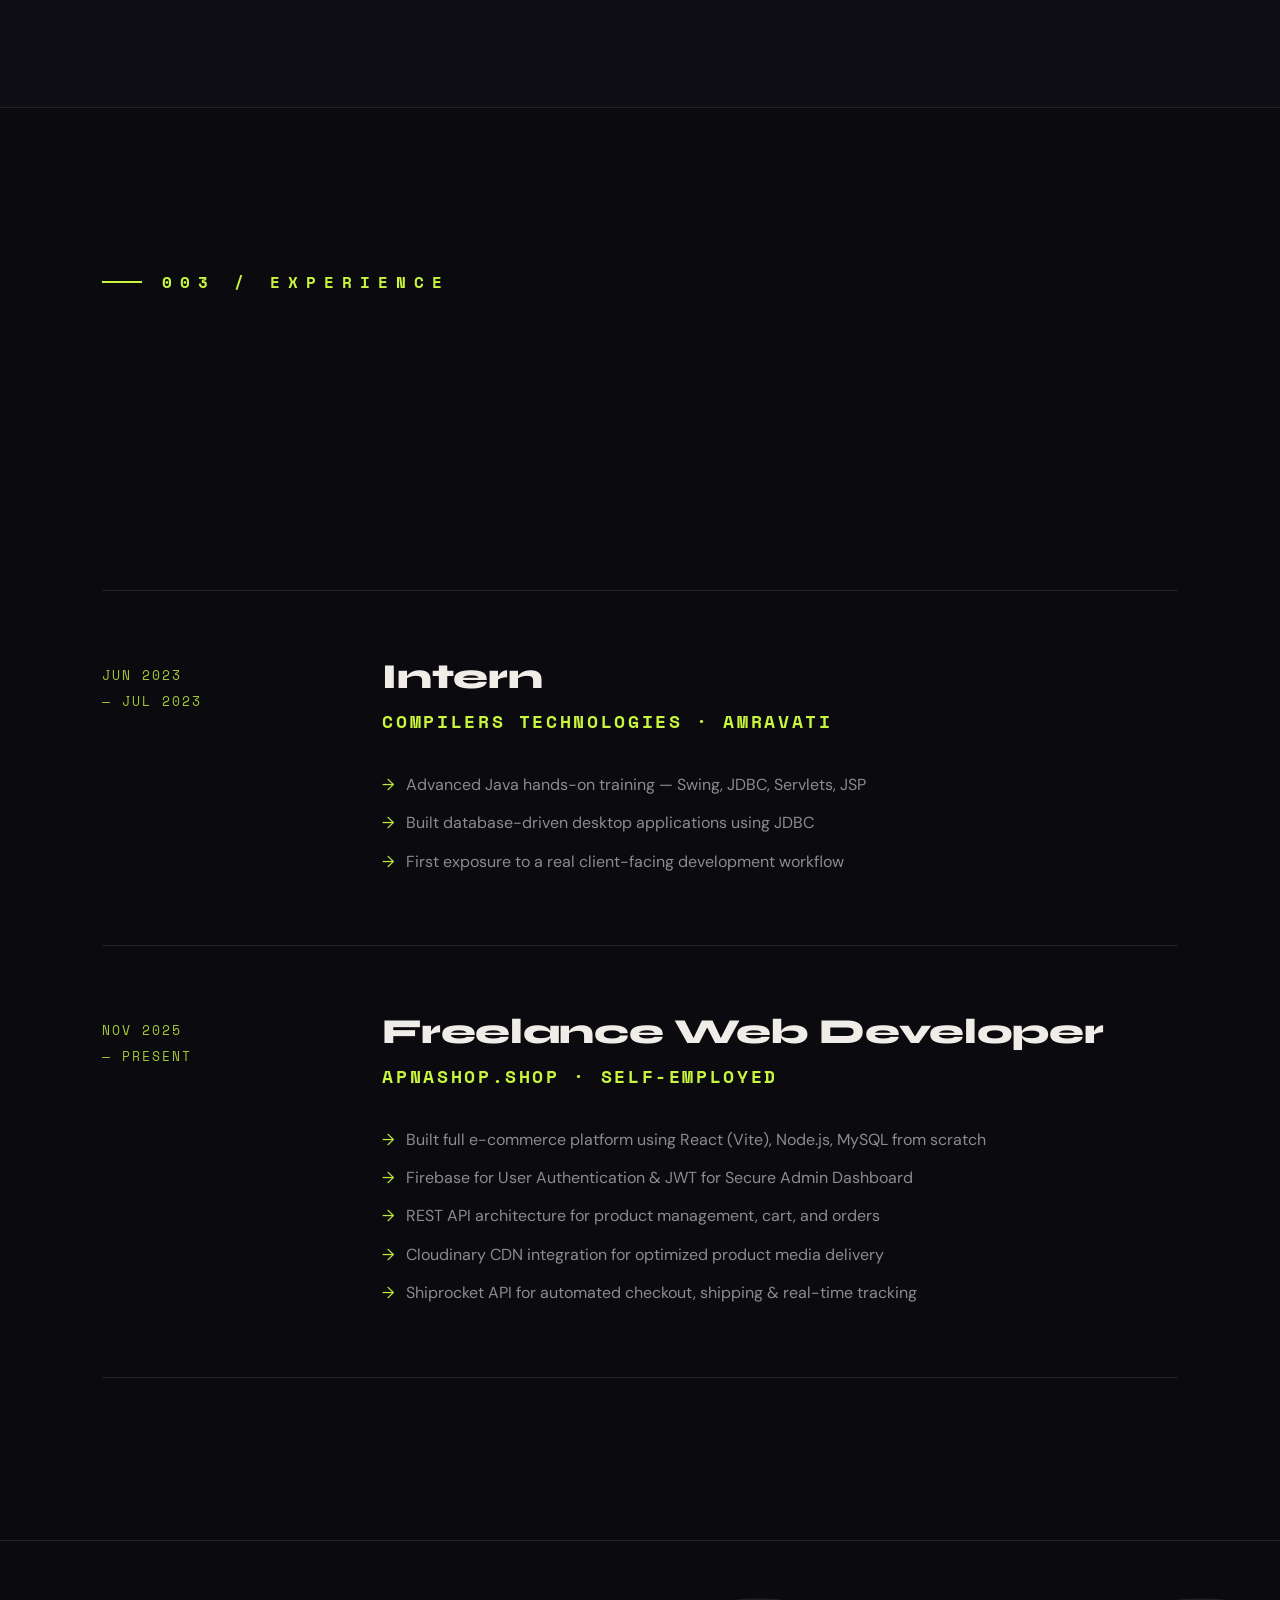
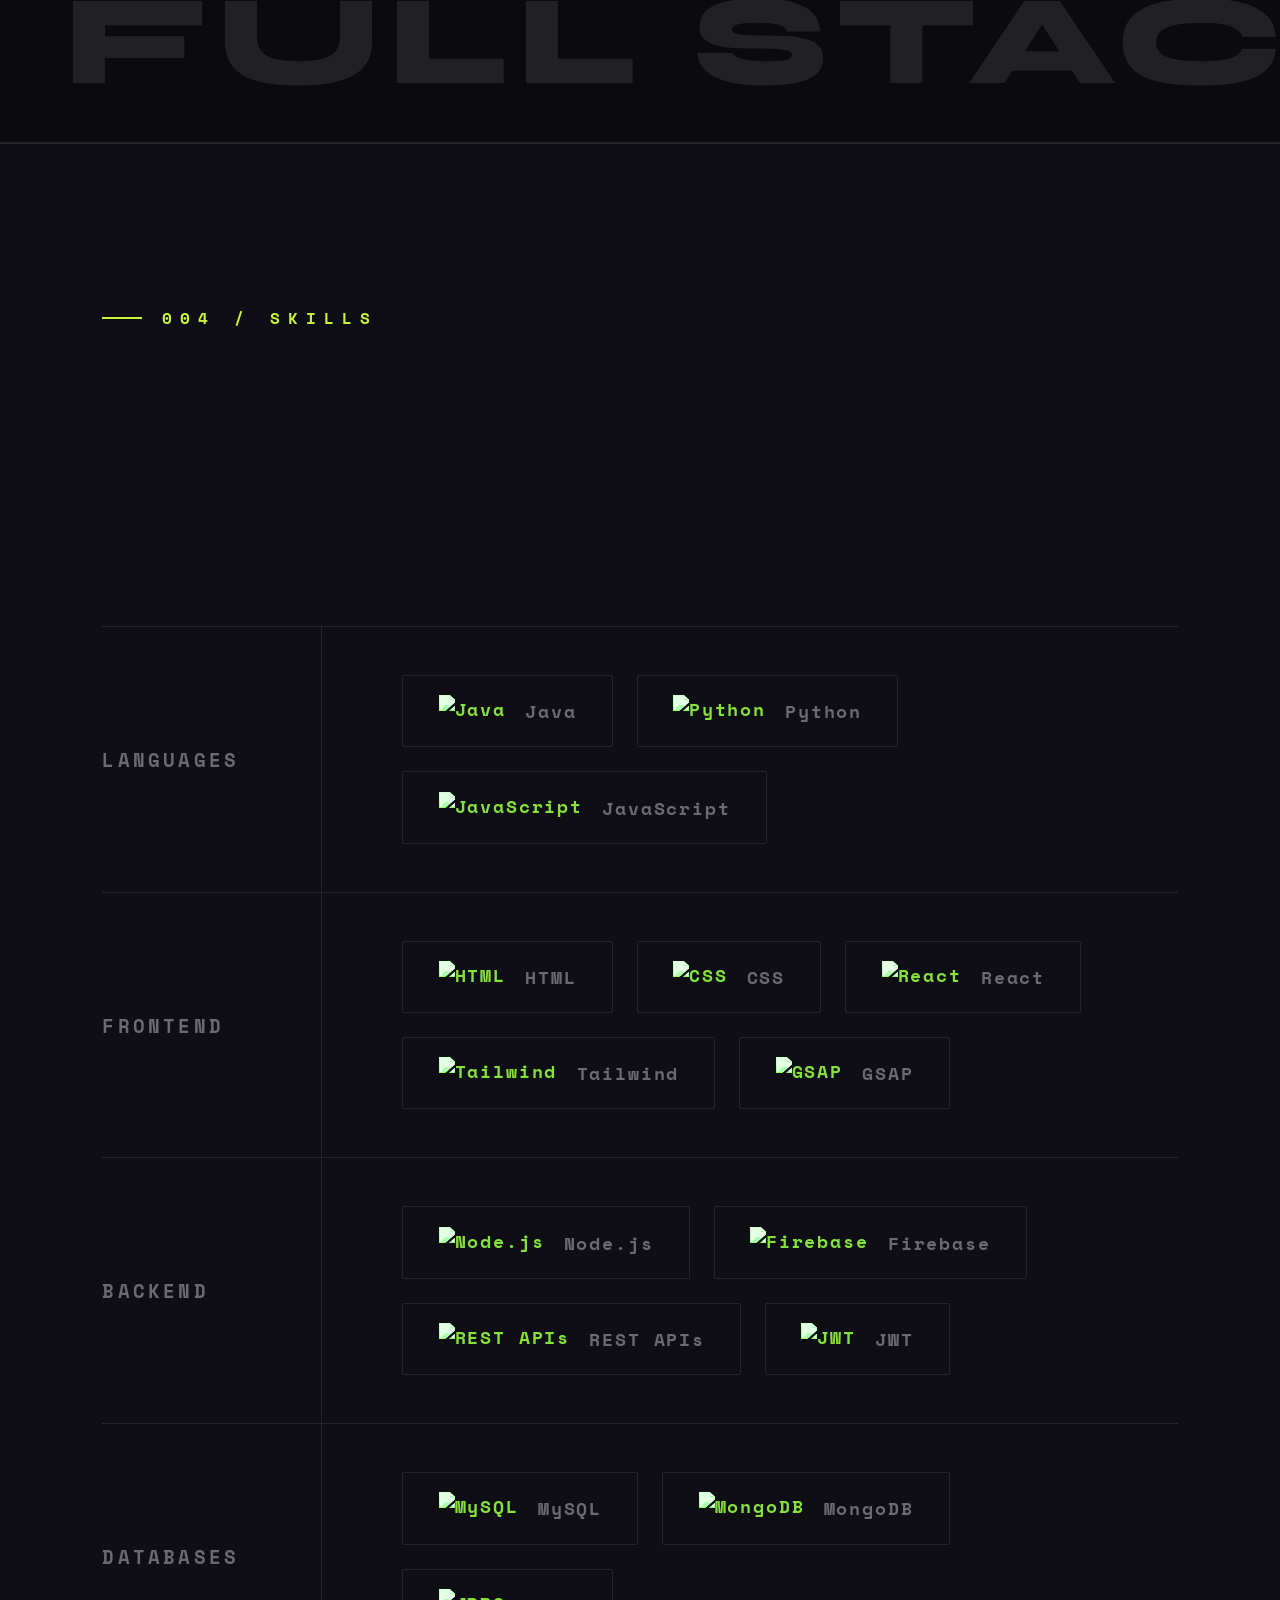
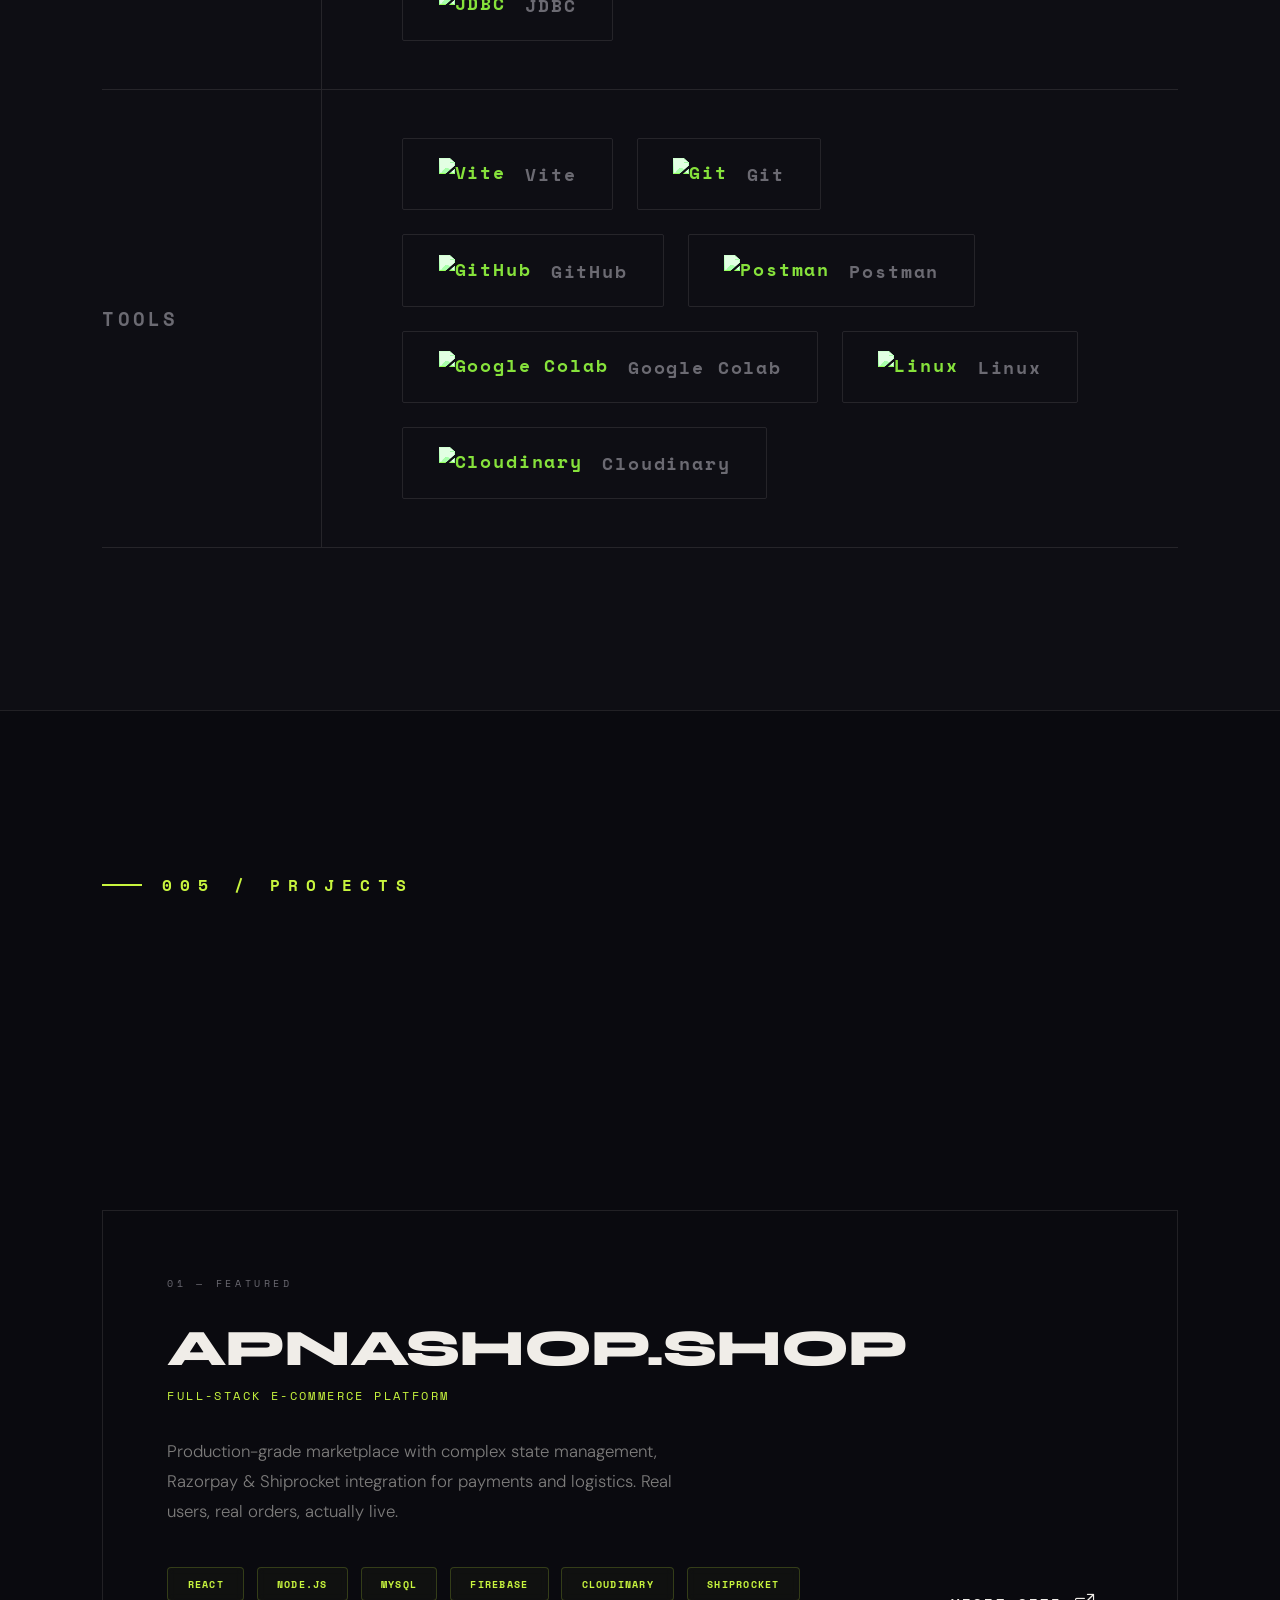
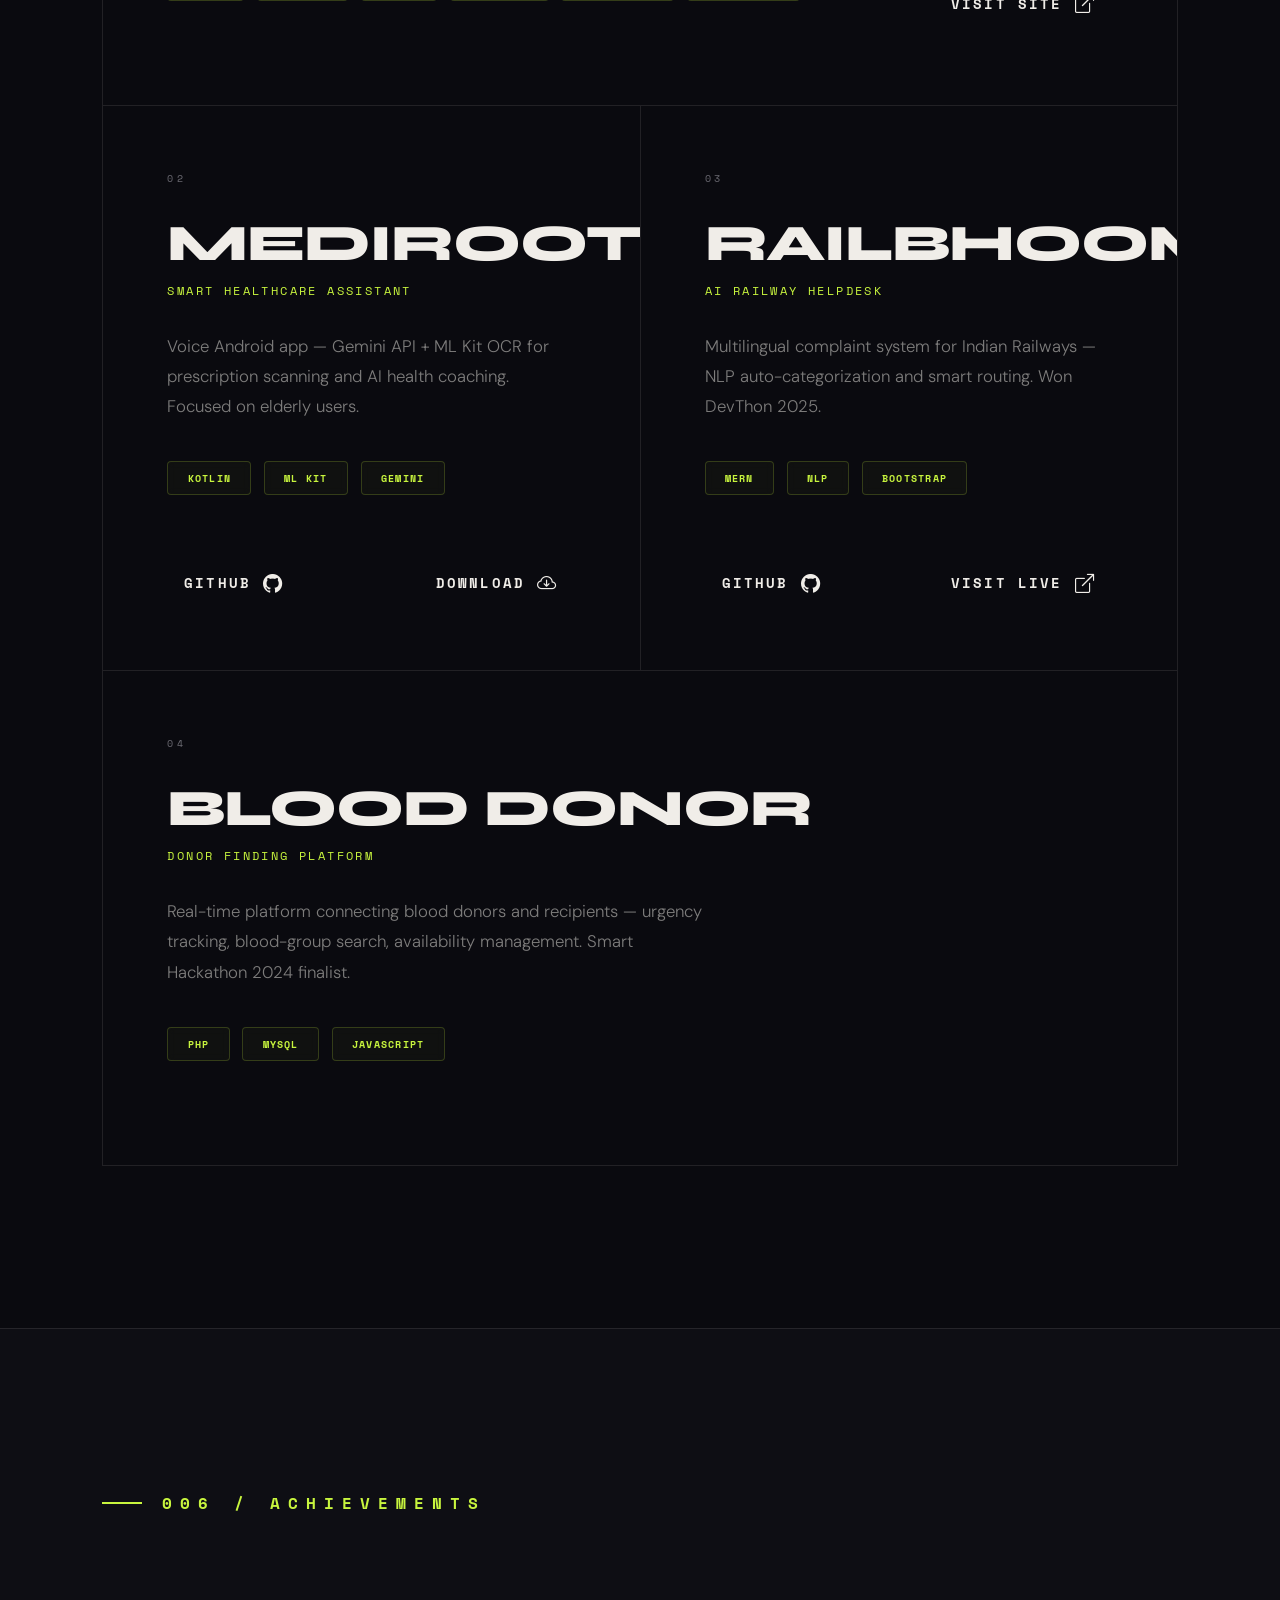
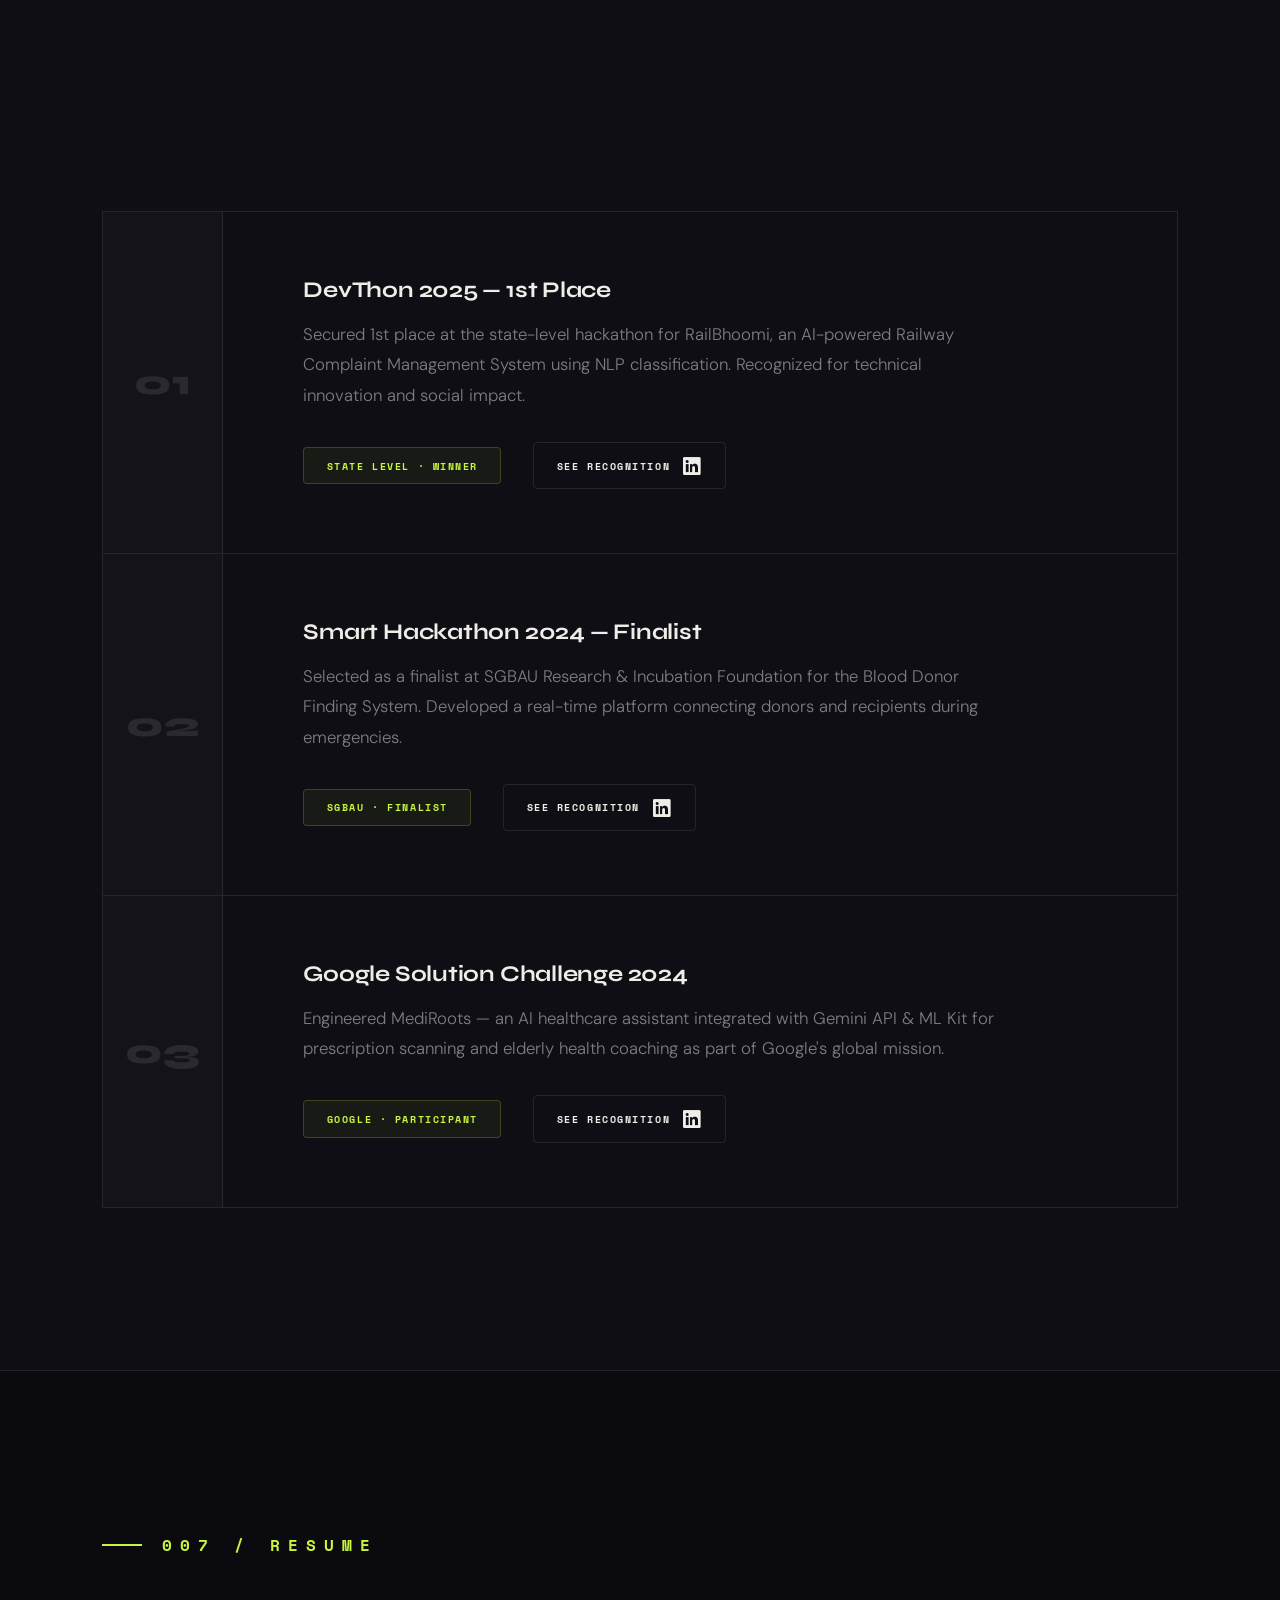
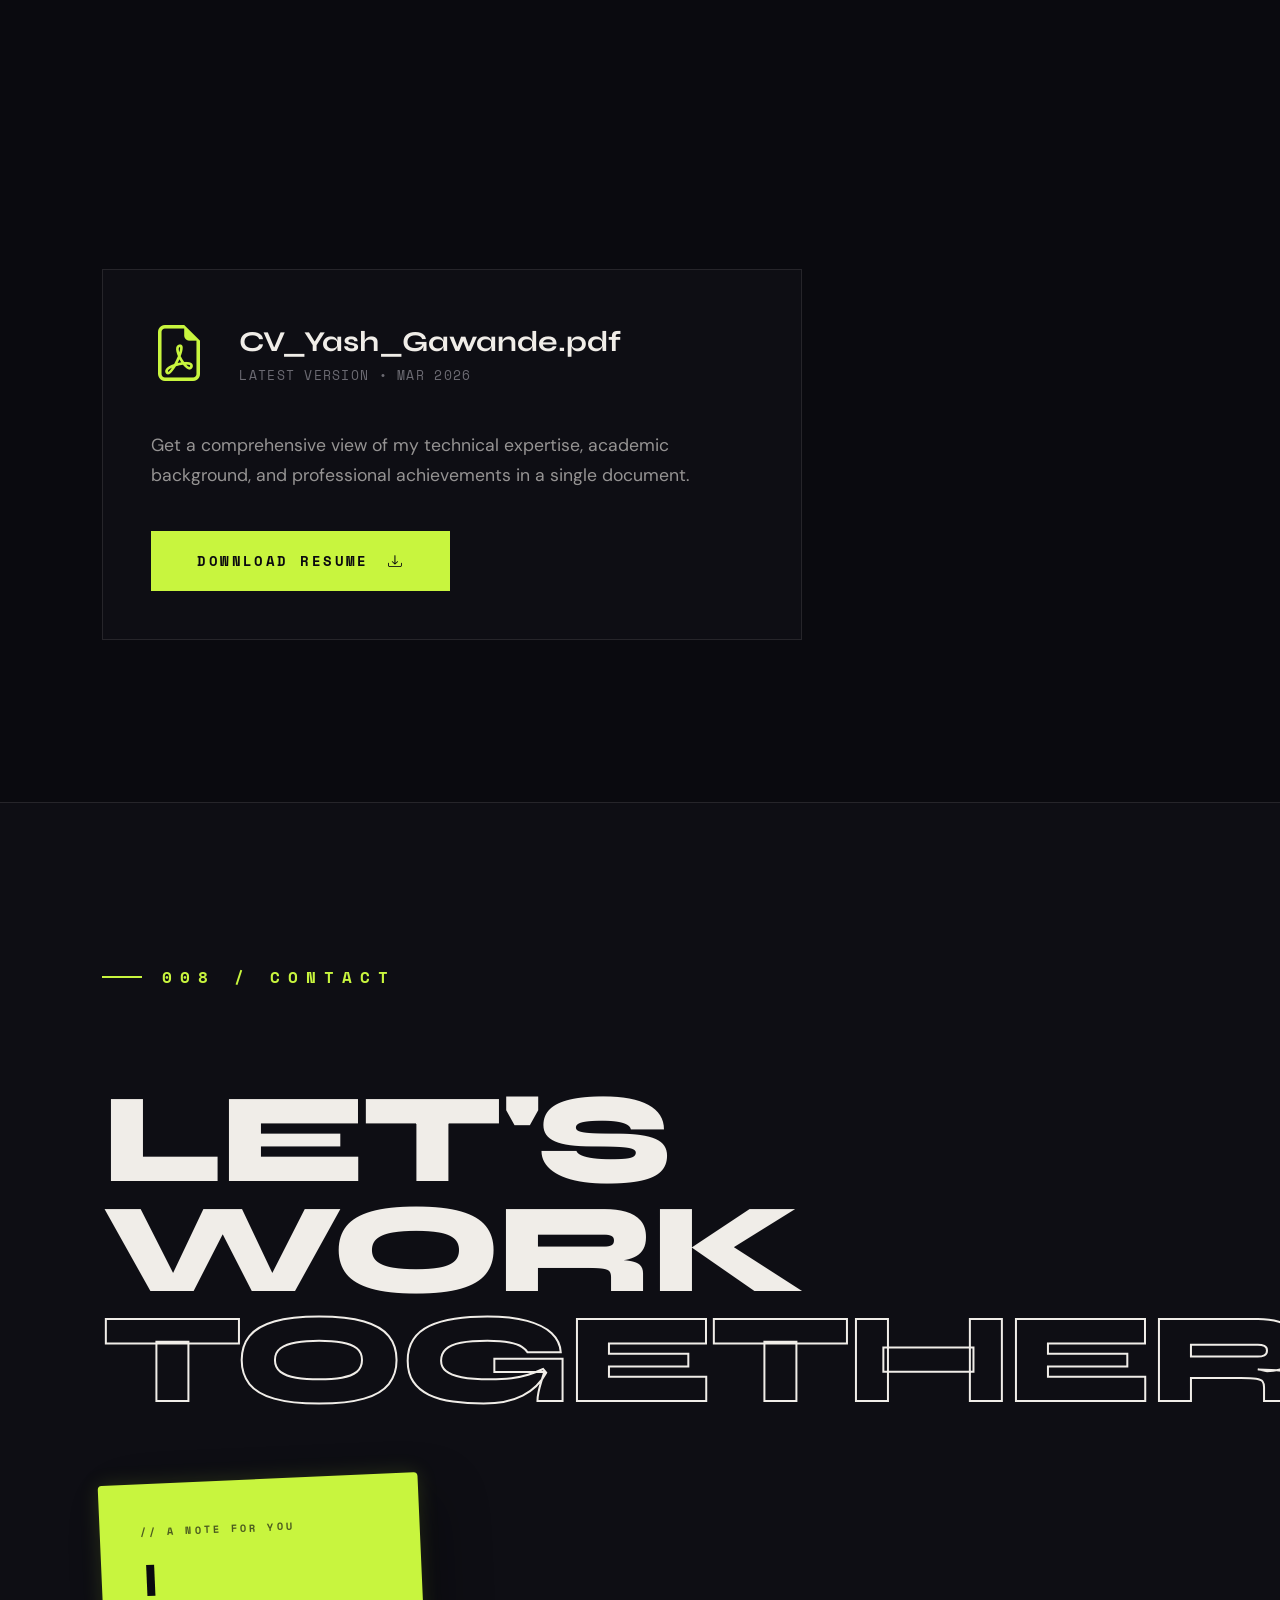
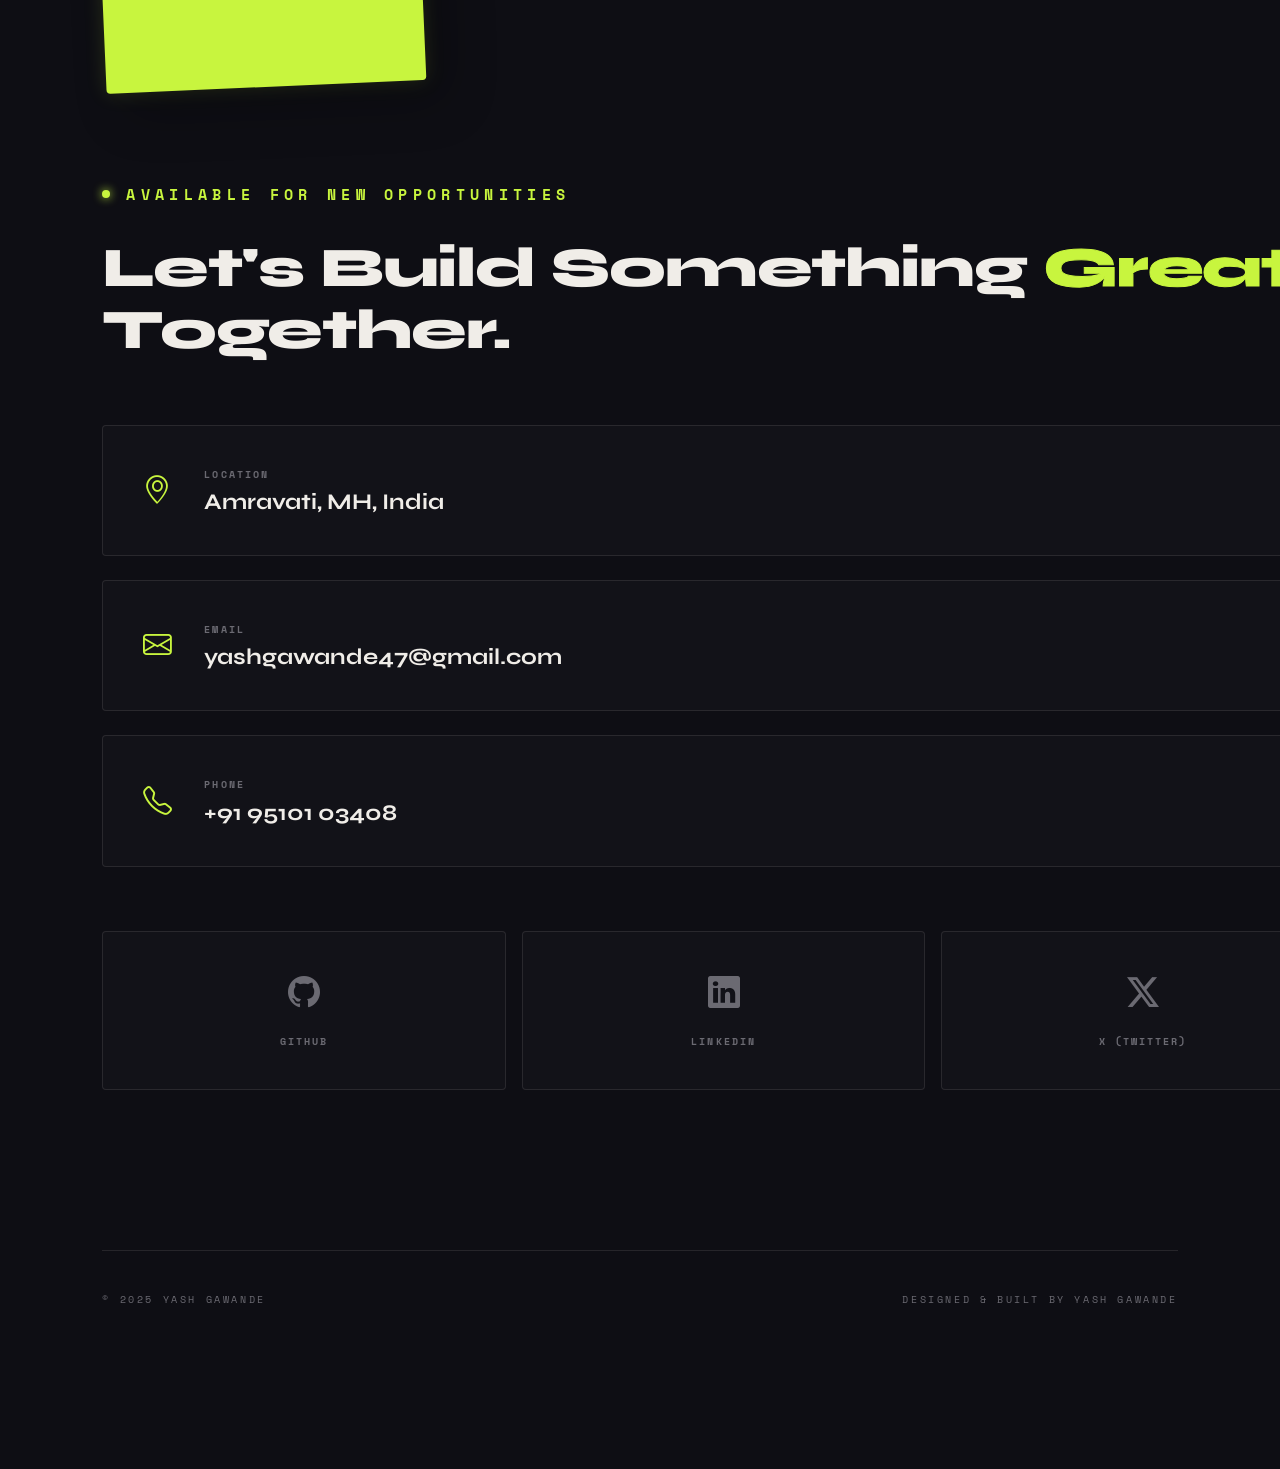
==== commit ead80dba: "seo: add og:site_name and WebSite schema to show 'Yash Gawande' in Google Search instead of Cloudfla" ====
--- a/index.html
+++ b/index.html
@@ -11,6 +11,7 @@
     
     <!-- Open Graph / Facebook -->
     <meta property="og:type" content="website">
+    <meta property="og:site_name" content="Yash Gawande">
     <meta property="og:url" content="https://yashgawande.pages.dev/">
     <meta property="og:title" content="Yash Gawande — AI & Data Science Engineer">
     <meta property="og:description" content="Full-Stack Developer and AI Enthusiast building modern, intelligent web and mobile applications.">
@@ -23,7 +24,18 @@
     <meta property="twitter:description" content="Full-Stack Developer and AI Enthusiast building modern, intelligent web and mobile applications.">
     <meta property="twitter:image" content="https://yashgawande.pages.dev/assets/yashimage.png">
 
-    <!-- Structured Data -->
+    <!-- Structured Data: WebSite (tells Google the site name) -->
+    <script type="application/ld+json">
+    {
+      "@context": "https://schema.org",
+      "@type": "WebSite",
+      "name": "Yash Gawande",
+      "url": "https://yashgawande.pages.dev/",
+      "description": "Portfolio of Yash Gawande — AI & Data Science Engineer and Full-Stack Web Developer"
+    }
+    </script>
+
+    <!-- Structured Data: Person -->
     <script type="application/ld+json">
     {
       "@context": "https://schema.org",
